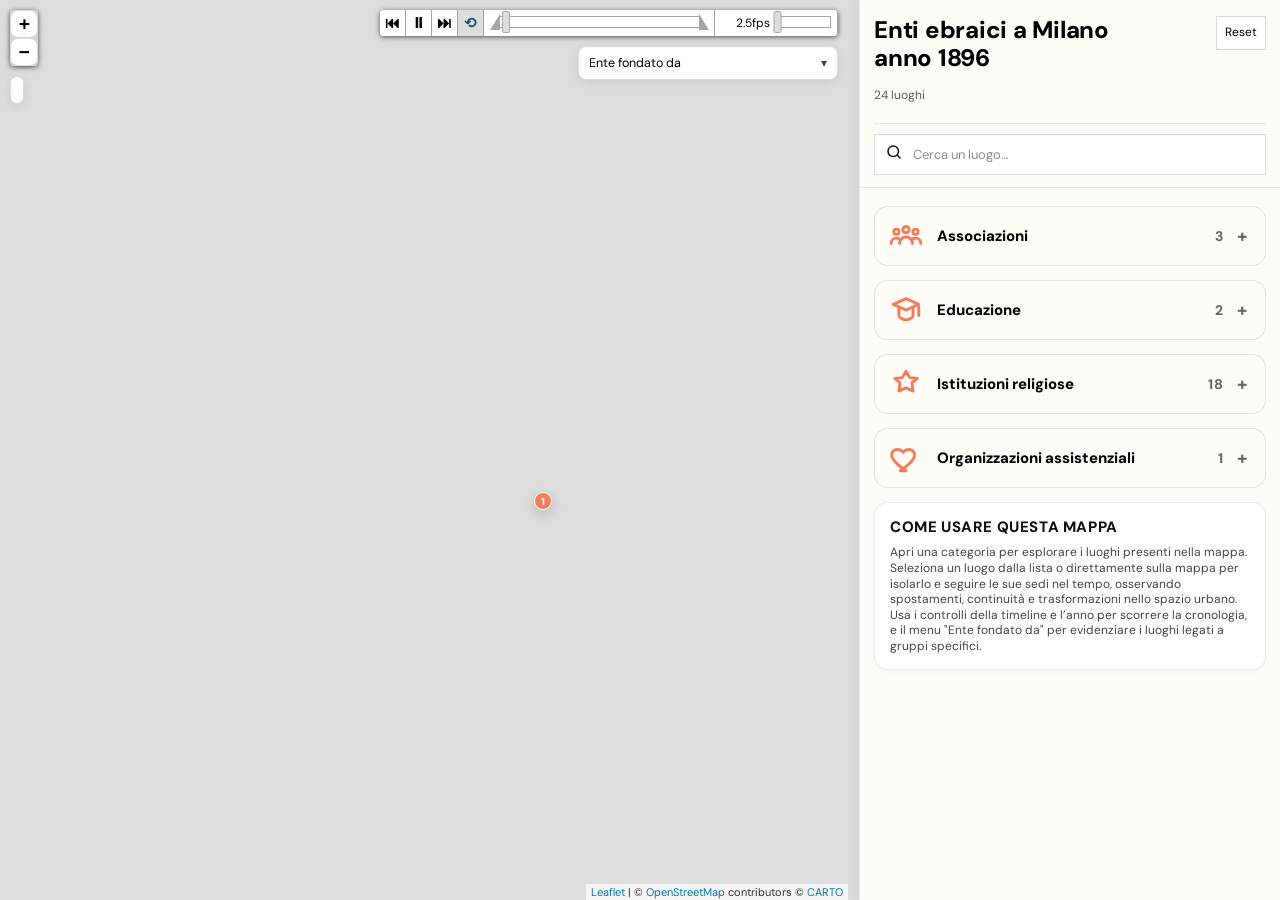
==== index_it.html @ d7c6ec54 "Improve story marker clarity" ====
<!DOCTYPE html>
<html lang="it">
  <head>
    <meta charset='utf-8' />
      <title>Trame — Milano ebraica nel tempo</title>
      <meta name='viewport' content='initial-scale=1,maximum-scale=1,user-scalable=no' />

      <link rel="stylesheet" href="./css/leaflet.css">
      <script src="./js/leaflet.js"></script>

      <script type="text/javascript" src="./js/Leaflet.Coordinates-0.1.5.min.js"></script>
	    <link rel="stylesheet" href="./css/Leaflet.Coordinates-0.1.5.css"/>

      <script src="js/Autolinker.min.js"></script>

      <link rel="stylesheet" href="./css/leaflet-search.min.css"/>
      <script src="js/leaflet-search.js"></script>

      <link rel="stylesheet" href="./css/easy-button.css">
      <script src="js/easy-button.js"></script>

      <script type="text/javascript" src="./js/iso8601-js-period-master/iso8601.js"></script>

      <script type="text/javascript" src="./js/Leaflet.TimeDimension-master/dist/leaflet.timedimension.min.js"></script>
      <link rel="stylesheet" href="./js/Leaflet.TimeDimension-master/dist/leaflet.timedimension.control.min.css" />

      <link rel="stylesheet" href="./css/MapStyle.css"/>
      <link rel="stylesheet" href="./css/milano.css"/>

      <script type="text/javascript" src="./js/milano_layer_style.js"></script>

      <!-- Data -->
      <script src="./data/milano_sites.js" type="text/javascript"></script>

      <!-- GeoJSON builder -->
      <script src="./js/trame/milano-geojson-creation.js" type="text/javascript"></script>

      <!-- TimeDimension helper -->
      <script type="text/javascript" src="./js/timedimension_layer_betweendates.js"></script>
  </head>

  <body>
    <div id='map'></div>

    <!-- Right sidebar: places visible in the current year -->
    <div id="sidebar" aria-label="Luoghi">
      <div class="sidebar-header">
        <div class="sidebar-title">
          <h3 id="sidebarTitle">Enti ebraici a Milano<br>anno <span id="sidebarYear">—</span></h3>
          <button id="btnClearSelection" class="sidebar-btn" type="button">Reset</button>
        </div>
        <div class="sidebar-sub">
          <span id="sidebarCount">0</span>
          <span id="sidebarHint"></span>
        </div>
        <div id="sidebarCategoryFilters" class="sidebar-filters" aria-label="Filtri categoria"></div>
      </div>
      <!-- Info box (shown when a place/marker is clicked) -->
      <div id="placeInfo" class="place-info" hidden></div>
      <div id="placesList"></div>
    </div>

    <script type="text/javascript" src="./js/timedimension_map_milano.js"></script>
<script>

      // ---- Normalisers (robust matching across dataset quirks) ----
      // Some entries may contain trailing spaces or multiple inner spaces.
      // We normalise to compare reliably (case-insensitive, trimmed, collapsed whitespace).
      function normSiteName(v) {
        return (v == null ? "" : String(v))
          .replace(/\s+/g, " " )
          .trim()
          .toLowerCase();
      }

      function cleanYearValue(v) {
        var s = String(v == null ? '' : v).trim();
        if (!s) return '';
        var lower = s.toLowerCase();
        if (lower === 'null' || lower === 'nan') return '';
        return s;
      }

      function numericYearValue(v, fallback) {
        var s = cleanYearValue(v);
        if (!s) return (typeof fallback === 'number') ? fallback : null;
        var n = Number(s);
        return isNaN(n) ? ((typeof fallback === 'number') ? fallback : null) : n;
      }

      function currentTimelineYear() {
        return new Date().getFullYear();
      }

      // ---- Derive slider interval from data (fallback to 1927–2026) ----
      function getYearRange(arr) {
        var minY = 9999, maxY = 0;
        for (var i = 0; i < arr.length; i++) {
          var s = numericYearValue(arr[i].start_year);
          var e = numericYearValue(arr[i].end_year, currentTimelineYear());
          if (!isNaN(s)) minY = Math.min(minY, s);
          if (!isNaN(e)) maxY = Math.max(maxY, e);
        }
        if (minY === 9999) minY = 1927;
        if (maxY === 0) maxY = 2026;
        return { min: minY, max: maxY };
      }

      var yr = getYearRange(milanoSites);
      var startISO = yr.min + "-01-01";
      var endISO = yr.max + "-12-31";

      var map = createAndSetUpMapMilano(startISO, endISO);

      function getSidebarOcclusionInsets() {
        var out = { top: 0, right: 0, bottom: 0, left: 0 };
        var sidebar = document.getElementById('sidebar');
        if (!sidebar || !map || !map.getContainer) return out;
        try {
          var mapRect = map.getContainer().getBoundingClientRect();
          var sideRect = sidebar.getBoundingClientRect();
          if (!mapRect || !sideRect) return out;

          var overlapX = Math.min(mapRect.right, sideRect.right) - Math.max(mapRect.left, sideRect.left);
          var overlapY = Math.min(mapRect.bottom, sideRect.bottom) - Math.max(mapRect.top, sideRect.top);
          if (overlapX <= 0 || overlapY <= 0) return out;

          if (sideRect.width >= mapRect.width * 0.75) {
            out.bottom = Math.round(overlapY);
            return out;
          }

          out.right = Math.round(overlapX);
        } catch (e) {}
        return out;
      }

      function getVisibleMapSize() {
        if (!map || !map.getSize) return null;
        var size = map.getSize();
        var insets = getSidebarOcclusionInsets();
        return L.point(
          Math.max(160, size.x - insets.left - insets.right),
          Math.max(160, size.y - insets.top - insets.bottom)
        );
      }

      function fitBoundsKeepingSidebar(bounds, extraOptions) {
        if (!map || !bounds || !bounds.isValid || !bounds.isValid()) return;
        var insets = getSidebarOcclusionInsets();
        var opts = {
          maxZoom: 13,
          paddingTopLeft: [24 + insets.left, 24 + insets.top],
          paddingBottomRight: [24 + insets.right, 32 + insets.bottom]
        };
        if (extraOptions) {
          for (var k in extraOptions) opts[k] = extraOptions[k];
        }
        map.fitBounds(bounds, opts);
      }

      function fitStoryBoundsKeepingSidebar(bounds) {
        if (!map || !bounds || !bounds.isValid || !bounds.isValid()) return;
        var insets = getSidebarOcclusionInsets();
        map.fitBounds(bounds, {
          maxZoom: 13,
          paddingTopLeft: [72 + insets.left, 84 + insets.top],
          paddingBottomRight: [72 + insets.right, 148 + insets.bottom]
        });
      }

      function focusLatLngKeepingSidebar(latlng, zoom) {
        if (!map || !latlng) return;
        map.setView(latlng, zoom);
        var insets = getSidebarOcclusionInsets();
        var dx = Math.round((insets.right - insets.left) / 2);
        var dy = Math.round((insets.bottom - insets.top) / 2);
        if (dx || dy) {
          try { map.panBy([dx, dy], { animate: false }); } catch (e) {}
        }
      }

      function fitCurrentFilteredMarkersKeepingSidebar() {
        if (!map || selectedSiteName) return;
        var t = map.timeDimension ? map.timeDimension.getCurrentTime() : NaN;
        var displayed = (timeSitesLayer && timeSitesLayer._currentLayer) ? timeSitesLayer._currentLayer : baseGeoJsonLayer;
        if (!displayed || !displayed.eachLayer) return;

        var bounds = L.latLngBounds([]);
        displayed.eachLayer(function(layer){
          if (!layer || !layer.getLatLng || !layer.feature || !layer.feature.properties) return;
          var p = layer.feature.properties || {};
          if (!passesActiveFilters(p)) return;
          if (!isNaN(t) && !isFeatureActiveAtTime(layer.feature, t)) return;
          bounds.extend(layer.getLatLng());
        });

        if (!bounds.isValid()) return;
        if (bounds.getNorthEast().equals(bounds.getSouthWest())) {
          focusLatLngKeepingSidebar(bounds.getCenter(), Math.max(map.getZoom ? map.getZoom() : 12, 13));
        } else {
          fitBoundsKeepingSidebar(bounds.pad(0.18), { maxZoom: 13 });
        }
      }

      function fitAllSitesKeepingSidebar() {
        if (!map) return;
        var bounds = L.latLngBounds([]);
        (sitesGeojson.features || []).forEach(function(f){
          var g = f && f.geometry;
          if (!g || g.type !== 'Point' || !Array.isArray(g.coordinates)) return;
          var lng = Number(g.coordinates[0]);
          var lat = Number(g.coordinates[1]);
          if (isNaN(lat) || isNaN(lng)) return;
          bounds.extend([lat, lng]);
        });
        if (bounds.isValid()) fitBoundsKeepingSidebar(bounds.pad(0.06), { maxZoom: 13 });
      }

      function panOpenPopupIntoVisibleMap(layer) {
        if (!map || !layer || !layer.getPopup) return;
        if (selectedSiteName) return;
        var popup = null;
        try { popup = layer.getPopup(); } catch(e0) { popup = null; }
        if (!popup || !popup.getElement) return;
        var el = popup.getElement();
        if (!el || !map.getContainer) return;

        var mapRect = map.getContainer().getBoundingClientRect();
        var popRect = el.getBoundingClientRect();
        var insets = getSidebarOcclusionInsets();
        var size = map.getSize();
        var pad = 24;
        var visible = {
          left: insets.left + pad,
          top: insets.top + pad,
          right: size.x - insets.right - pad,
          bottom: size.y - insets.bottom - pad
        };
        var box = {
          left: popRect.left - mapRect.left,
          top: popRect.top - mapRect.top,
          right: popRect.right - mapRect.left,
          bottom: popRect.bottom - mapRect.top
        };

        var dx = 0;
        var dy = 0;
        if (box.right > visible.right) dx = box.right - visible.right;
        else if (box.left < visible.left) dx = box.left - visible.left;
        if (box.bottom > visible.bottom) dy = box.bottom - visible.bottom;
        else if (box.top < visible.top) dy = box.top - visible.top;

        if (dx || dy) {
          try { map.panBy([dx, dy], { animate: true, duration: 0.25 }); } catch(e1) {}
        }
      }

      // ---- Build points GeoJSON ----
      var sitesGeojson = buildPointsForSites(milanoSites);

      // ---- Initial framing: keep the view centred on Milano and include all points ----
      // The right sidebar occupies part of the map, so we compensate with right padding
      // and a slightly tighter bound to keep the city more centred without hiding outer points.
      try {
        var bb = L.latLngBounds([]);
        (sitesGeojson.features || []).forEach(function(f){
          var g = f && f.geometry;
          if (!g || g.type !== 'Point' || !Array.isArray(g.coordinates)) return;
          var lng = Number(g.coordinates[0]);
          var lat = Number(g.coordinates[1]);
          if (isNaN(lat) || isNaN(lng)) return;
          bb.extend([lat, lng]);
        });
        if (bb && bb.isValid && bb.isValid()) {
          setTimeout(function(){
            try { fitBoundsKeepingSidebar(bb.pad(0.06)); } catch(e) {}
          }, 0);
        }
      } catch(e) {}

      // ---- Category list (used to build the checkbox filter UI) ----
      // We collect distinct categories from the dataset and keep the original labels for display.
      function getCategories(arr) {
        var seen = {};
        for (var i = 0; i < arr.length; i++) {
          var c = (arr[i].categoria || '').toString().trim();
          if (c) seen[c.toLowerCase()] = c;
        }
        var out = Object.keys(seen).map(function(k){ return seen[k]; });
        out.sort(function(a,b){ return a.localeCompare(b, 'it'); });
        return out;
      }

      

// ---- Affiliation list (Comunità) ----
var AFF_NONE_KEY = '(none)';
var AFFILIATION_ORDER = ['chabad', 'lebanese', 'milanese', 'persian', 'mena', 'postwar', AFF_NONE_KEY];

function noneAffiliationLabel() {
  return '(nessuna)';
}

function canonicalAffiliationKey(value) {
  var raw = String(value == null ? '' : value).trim().toLowerCase();
  if (!raw || raw === '(nessuna)' || raw === '(none)') return AFF_NONE_KEY;
  if (raw === 'chabad') return 'chabad';
  if (raw.indexOf('libanese') >= 0 || raw.indexOf('lebanese') >= 0) return 'lebanese';
  if (raw.indexOf('milanese') >= 0 || raw.indexOf('milanes') >= 0) return 'milanese';
  if (raw.indexOf('persian') >= 0 || raw.indexOf('persiana') >= 0) return 'persian';
  if (raw.indexOf('medio oriente') >= 0 || raw.indexOf('middle eastern') >= 0 || raw.indexOf('north african') >= 0) return 'mena';
  if (raw.indexOf('dopoguerra') >= 0 || raw.indexOf('postwar') >= 0) return 'postwar';
  return raw;
}

function compareAffiliationKeys(a, b) {
  var ia = AFFILIATION_ORDER.indexOf(a);
  var ib = AFFILIATION_ORDER.indexOf(b);
  if (ia === -1 && ib === -1) return String(a).localeCompare(String(b), 'it');
  if (ia === -1) return 1;
  if (ib === -1) return -1;
  return ia - ib;
}

function getAffiliations(arr) {
  var seen = {};
  var hasNone = false;
  for (var i = 0; i < arr.length; i++) {
    var a = (arr[i].affiliazione || '').toString().trim();
    if (!a) {
      hasNone = true;
      continue;
    }
    var key = canonicalAffiliationKey(a);
    if (!seen[key]) seen[key] = a;
  }
  var keys = Object.keys(seen).sort(compareAffiliationKeys);
  var labels = keys.map(function(k){ return seen[k]; });
  if (hasNone) {
    keys.push(AFF_NONE_KEY);
    labels.push(noneAffiliationLabel());
  }
  return { labels: labels, keys: keys };
}

var categories = getCategories(milanoSites);


var affiliationMeta = getAffiliations(milanoSites);
var affiliations = affiliationMeta.labels;

var affiliationsLowerAll = affiliationMeta.keys;
var activeAffiliationsLower = affiliationsLowerAll.slice(); // kept for backward compatibility

// Comunità selection state. Empty = no highlight; otherwise it outlines matching visible points.
var selectedAffiliationsLower = [];

// Deterministic outline colours for communities (used as marker borders)
var AFF_OUTLINE_COLORS = (function(){
  var fixed = {
    '(none)': '#8e8e8e',
    'chabad': '#06B6D4',
    'lebanese': '#9333EA',
    'milanese': '#16A34A',
    'persian': '#1E3A8A',
    'mena': '#EC4899',
    'postwar': '#7F1D1D'
  };
  var coolFallback = ['#06B6D4','#9333EA','#16A34A','#1E3A8A','#EC4899','#7F1D1D','#5d6d7e','#5bc0be'];
  var m = {};
  for (var i=0;i<affiliationsLowerAll.length;i++){
    var k = affiliationsLowerAll[i];
    m[k] = fixed[k] || coolFallback[i % coolFallback.length];
  }
  if (!m[AFF_NONE_KEY]) m[AFF_NONE_KEY] = '#8e8e8e';
  return m;
})();


      var categoriesLowerAll = categories.map(function(x){ return (x || '').toString().trim().toLowerCase(); });
      var activeCategoriesLower = categoriesLowerAll.slice(); // start with all selected

      // Category colours (used by the point style and by the checkbox 'swatches').
      // Keys are normalised to lower-case so matching is robust.
      // If your dataset uses different labels, add aliases here (e.g., 'associazioni' -> same blue).
      var CATEGORY_COLORS = {
        "religioso": "#f17e5a",
        "religious institution": "#f17e5a",
        "istituzione religiosa": "#f17e5a",
        "educazione": "#f17e5a",
        "school": "#f17e5a",
        "scuola": "#f17e5a",
        "associazione": "#f17e5a",
        "association": "#f17e5a",
        "associazioni": "#f17e5a",
        "comunitario": "#f17e5a",
        "assistenza": "#f17e5a",
        "welfare institution": "#f17e5a",
        "organizzazione assistenziale": "#f17e5a",
        "altro": "#f17e5a",
        "other": "#f17e5a",
        "altro / non classificato": "#f17e5a",
        "non classificato": "#f17e5a"
      };

      
      function getPopupSourceInfo(p) {
        if (!p) return '';
        var direct = p.fonti || p.fonte || p.Fonti || p.sources || p.source || p.Sources || '';
        if (direct) return String(direct).trim();
        if (window.milanoSites && Array.isArray(window.milanoSites)) {
          var sito = String(p.sito || '').trim();
          var sy = String(p.start_year == null ? '' : p.start_year).trim();
          var ey = String(p.end_year == null ? '' : p.end_year).trim();
          for (var i = 0; i < window.milanoSites.length; i++) {
            var r = window.milanoSites[i] || {};
            if (String(r.sito || '').trim() !== sito) continue;
            var rsy = String(r.start_year == null ? '' : r.start_year).trim();
            var rey = String(r.end_year == null ? '' : r.end_year).trim();
            if ((sy && rsy && sy !== rsy) || (ey && rey && ey !== rey)) continue;
            var v = r.fonti || r.fonte || r.Fonti || r.sources || r.source || r.Sources || '';
            if (v) return String(v).trim();
          }
          for (var j = 0; j < window.milanoSites.length; j++) {
            var rr = window.milanoSites[j] || {};
            if (String(rr.sito || '').trim() !== sito) continue;
            var vv = rr.fonti || rr.fonte || rr.Fonti || rr.sources || rr.source || rr.Sources || '';
            if (vv) return String(vv).trim();
          }
        }
        return '';
      }

function bindPopupHtml(feature, layer) {
        var p = feature.properties || {};
        var yearsLabel = '';
        if ((p.end_year === null || p.end_year === undefined || p.end_year === '' || String(p.end_year).toLowerCase() === 'null') && p.start_year) {
          yearsLabel = String(p.start_year) + '–';
        } else if (p.start_year === p.end_year) {
          yearsLabel = String(p.start_year || '');
        } else {
          yearsLabel = String(p.start_year || '') + "–" + String(p.end_year || '');
        }

        var srcInfo = getPopupSourceInfo(p);
        var html = ''
          + '<div class="mini-popup">'
          + '<h2 class="mini-popup__title">' + (p.sito || '') + '</h2>'
          + '<div class="mini-popup__meta">'
          +   '<p class="mini-popup__line"><strong>Categoria:</strong> ' + (p.categoria || p.category || '') + '</p>'
          +   (p.affiliazione ? '<p class="mini-popup__line"><strong>Ente fondato da:</strong> ' + p.affiliazione + '</p>' : '')
          +   (p.indirizzo ? '<p class="mini-popup__line"><strong>Indirizzo:</strong> ' + p.indirizzo + '</p>' : '')
          +   '<p class="mini-popup__line"><strong>Attivo da:</strong> ' + yearsLabel + '</p>'
          +   (srcInfo ? '<p class="mini-popup__line mini-popup__line--source"><strong>Fonte:</strong> ' + srcInfo + '</p>' : '')
          + '</div>'
          + '</div>';

        // Default behaviour: opening a popup closes the previous one.
        // This keeps the map readable when moving across many phases.
        layer.bindPopup(html, {
          autoClose: true,
          closeOnClick: true,
          closeButton: true,
          keepInView: true,
          maxWidth: 280,
          minWidth: 210,
          className: 'leaflet-popup--mini'
        });

	        layer.on('popupopen', function(){
	          setTimeout(function(){
	            try { applySmartPopupPlacement(layer); } catch(errp) {}
	            try { panOpenPopupIntoVisibleMap(layer); } catch(errv) {}
	            try { updatePopupConnector(layer); } catch(errc) {}
	            try { layoutStoryPhaseLabels(); } catch(errl) {}
	          }, 0);
	          setTimeout(function(){
	            try { panOpenPopupIntoVisibleMap(layer); } catch(errv2) {}
	          }, 90);
	        });
        layer.on('popupclose', function(){
          setTimeout(function(){
            try { clearPopupConnector(layer); } catch(errc2) {}
            try { layoutStoryPhaseLabels(); } catch(errl2) {}
          }, 0);
        });
      }


      // Extra interactions:
      // - Clicking a marker in the general view isolates that place and shows its story (all phases).
      // - In story mode, each phase shows its date range as a permanent label above the marker.
      var selectedFocusUid = null;
      var selectedSiteLabel = null;

      function bindFeatureInteractions(feature, layer) {
        var p = (feature && feature.properties) ? feature.properties : {};
        var siteName = normSiteName(p.sito);

        // In story mode: we used to show date ranges as labels above markers,
        // but it made the map harder to read. Dates remain visible in popups and sidebar.

        // Click handling:
        // - In the GENERAL view, clicks are managed by updateOverlapStyles() so stacks can "spiderfy".
        // - In STORY mode (isolated place), we keep a simple click to open popup + update focus.
        if (selectedSiteName) {
	          layer.on('click', function(e) {
	            if (!p || !siteName) return;
	            selectedFocusUid = String(p.uid || '');
	            var tClick = Date.parse(String(p.start_date || '').trim());
	            if (!isNaN(tClick)) {
	              try { map.timeDimension.setCurrentTime(tClick); } catch(errTime) {}
	            }
	            try { renderPlaceInfoForSelected(); } catch(err) {}
	            try { focusLatLngKeepingSidebar(layer.getLatLng(), Math.max(map.getZoom ? map.getZoom() : 13, 13)); } catch(err0) {}
	            try { layer.openPopup(); } catch(err2) {}
	            startTimelinePlayer(120);
	            try { if (e) L.DomEvent.stop(e); } catch(err3) {}
	          });
        }
      }

      function onEachSiteFeature(feature, layer) {
        bindPopupHtml(feature, layer);
        bindFeatureInteractions(feature, layer);
        // Story mode: show phase dates near markers (helps read movements)
        if (selectedSiteName) {
          try { bindStoryPhaseLabel(feature, layer); } catch(e) {}
        }
      }

function buildLayers(selectedCategoriesLower, selectedAffiliationsLower) {
  // selectedCategoriesLower: array of lower-cased categories to show.
  // If null/undefined -> show all. If empty -> show none.
  var selected = Array.isArray(selectedCategoriesLower)
    ? selectedCategoriesLower.map(function(x){ return (x || '').toString().trim().toLowerCase(); }).filter(Boolean)
    : null;

  var filtered;
  if (selected === null) {
    filtered = sitesGeojson;
  } else if (selected.length === 0) {
    filtered = { type: 'FeatureCollection', features: [] };
  } else {
    filtered = {
      type: 'FeatureCollection',
      features: (sitesGeojson.features || []).filter(function(f) {
        var p = (f.properties || {});
        var craw = (p.category && p.category.toString().trim()) ? p.category : (p.categoria || '');
        var c = craw.toString().trim().toLowerCase();
        return (selected.indexOf(c) !== -1);
      })
    };
  }

  // Optional: isolate one place entity by `sito` (story mode in the right sidebar).
  // In story mode we intentionally show *all* phases of that place, regardless of the
  // category filter, so the user can follow changes over time.
  if (selectedSiteName) {
    filtered = {
      type: 'FeatureCollection',
      features: (sitesGeojson.features || []).filter(function(f){
        return normSiteName((f.properties || {}).sito) === normSiteName(selectedSiteName);
      })
    };
  }

  var base = L.geoJSON(filtered, {
    pointToLayer: function(feature, latlng) {
      var p = (feature && feature.properties) ? feature.properties : {};
      // Story mode: keep category colour so selection from the list is immediately recognisable
      if (selectedSiteName) {
        var present = [];
        try {
          for (var si = 0; si < (window.selectedAffiliationsLower || []).length; si++) {
            var ksel = (window.selectedAffiliationsLower || [])[si];
            if (featureHasSelectedAff(p, ksel)) present.push(ksel);
          }
        } catch(e) {}
        var rings = present.length ? ringsCssForSelectedKeys(present) : '';
        return L.marker(latlng, { icon: makeStoryIconForProperties(p, 30, rings) });
      }
      // Main chronology: base style will be refined by updateOverlapStyles()
      return L.marker(latlng, { icon: makeCountIcon(1, PAL_LIGHT, 20, '') });
    },
    onEachFeature: onEachSiteFeature
  });

  // In story mode we keep ALL phases visible at once (static layer),
  // and use the time slider to highlight the active phase (see updateStoryHighlight()).
  var timed = null;
  if (selectedSiteName) {
    timed = base;
  } else {
    timed = L.TimeDimension.Layer.betweendates(
      base,
      { timeDimension: map.timeDimension }
    );
  }

  return { base: base, timed: timed };
}

      // Initial layers (all categories)
      var layers = buildLayers(null, null);
      var baseGeoJsonLayer = layers.base;
      var timeSitesLayer = layers.timed;

      // ---- Layer selector removed (no longer needed) ----
      // The project now has a single temporal layer always shown.
      // Keeping Leaflet's layer control adds UI clutter.
      var layerControl = null;

      // Default: visible
      timeSitesLayer.addTo(map);

      // ---- Ensure a sane initial time + apply dynamic styling immediately ----
      // Without this, the first render can show "inactive" styling until the first
      // user-triggered time change (e.g. Reset).
      try {
        var minYear = null;
        (sitesGeojson.features || []).forEach(function(f){
          var y = Number((f.properties||{}).start_year);
          if (!isNaN(y)) minYear = (minYear === null) ? y : Math.min(minYear, y);
        });
        if (minYear !== null && map.timeDimension) {
          map.timeDimension.setCurrentTime(Date.UTC(minYear, 0, 1));
        }
      } catch(e) {}

      // First paint (after TD builds its first _currentLayer)
      try {
        setTimeout(function(){
          try { updateOverlapStyles(); } catch(e1) {}
          try { updateSidebarList(); } catch(e2) {}
        }, 0);
      } catch(e) {}

      // ---- Autoplay on load ----
      // Start the TimeDimension player automatically when the map is ready.
      try {
        if (map && map._tdPlayer && typeof map._tdPlayer.start === 'function') {
          // Small delay ensures the control/layers are fully attached.
          setTimeout(function(){ try { map._tdPlayer.start(); } catch(e) {} }, 300);
        }
      } catch(e) {}


// ---- Shared references (for rebuilding layers when filters change) ----
var searchControl = null;

// Sidebar selection state
// When set, we enter "story mode" and isolate all records with the same `sito`
// so the map shows how that place changes across time.
var selectedSiteName = null;
    selectedFocusUid = null;
var selectedCategoryColor = null;
var sidebarOpenCategories = {};

// ---- Story mode helpers (dates + movement arrows) ----
var storyIndexByUid = {};
var storyPathLatLngs = [];
var storyMovementLayer = null;
var expandedSidebarCategoryLower = null;

function startTimelinePlayer(delayMs) {
  var delay = (typeof delayMs === 'number') ? delayMs : 80;
  setTimeout(function(){
    try {
      if (map && map._tdPlayer && typeof map._tdPlayer.start === 'function') {
        map._tdPlayer.start();
      }
    } catch(e) {}
    try {
      var ctrlPlayer = map && map._tdControl && map._tdControl._player;
      if (ctrlPlayer && ctrlPlayer !== map._tdPlayer && typeof ctrlPlayer.start === 'function') {
        ctrlPlayer.start();
      }
    } catch(e2) {}
  }, Math.max(0, delay));
}

function isTimelinePlayerRunning() {
  try {
    if (map && map._tdPlayer) {
      if (typeof map._tdPlayer.isPlaying === 'function') return !!map._tdPlayer.isPlaying();
      return !!map._tdPlayer._playing;
    }
  } catch(e) {}
  return false;
}

function stopTimelinePlayer() {
  try {
    if (map && map._tdPlayer && typeof map._tdPlayer.stop === 'function') {
      map._tdPlayer.stop();
    }
  } catch(e) {}
  try {
    var ctrlPlayer = map && map._tdControl && map._tdControl._player;
    if (ctrlPlayer && ctrlPlayer !== map._tdPlayer && typeof ctrlPlayer.stop === 'function') {
      ctrlPlayer.stop();
    }
  } catch(e2) {}
}

function storyStartTimeForSelection(siteName, focusUid) {
  var normalized = normSiteName(siteName || selectedSiteName);
  if (!normalized) return null;
  var phases = (sitesGeojson.features || []).filter(function(f){
    return normSiteName((f.properties || {}).sito) === normalized;
  });
  phases.sort(function(a,b){ return Number((a.properties||{}).start_year) - Number((b.properties||{}).start_year); });
  var chosen = null;
  if (focusUid) {
    for (var i = 0; i < phases.length; i++) {
      if (phases[i] && phases[i].properties && String(phases[i].properties.uid) === String(focusUid)) {
        chosen = phases[i];
        break;
      }
    }
  }
  if (!chosen) chosen = phases[0] || null;
  if (!chosen || !chosen.properties) return null;
  var t = Date.parse(String(chosen.properties.start_date || '').trim());
  return isNaN(t) ? null : t;
}

function clearStoryMovementLayer() {
  try { if (storyMovementLayer && map) map.removeLayer(storyMovementLayer); } catch(e) {}
  storyMovementLayer = null;
}

// Compute ordering + path for the currently selected place.

function sentenceCaseLabel(str){
  str = String(str || '').trim();
  if (!str) return '';
  return str.charAt(0).toUpperCase() + str.slice(1).toLowerCase();
}

function computeStoryMeta(phases) {
  storyIndexByUid = {};
  storyPathLatLngs = [];
  if (!Array.isArray(phases)) return;

  for (var i = 0; i < phases.length; i++) {
    var p = (phases[i] && phases[i].properties) ? phases[i].properties : ((phases[i] && phases[i].feature && phases[i].feature.properties) ? phases[i].feature.properties : {});
    var uid = (p && (p.uid !== undefined) && p.uid !== null) ? String(p.uid) : String(i);
    storyIndexByUid[uid] = i;

    try {
      var g = phases[i].geometry || (phases[i].feature ? phases[i].feature.geometry : null);
      if (g && g.coordinates && g.coordinates.length >= 2) {
        var ll = L.latLng(Number(g.coordinates[1]), Number(g.coordinates[0]));
        if (!isNaN(ll.lat) && !isNaN(ll.lng)) storyPathLatLngs.push(ll);
      }
    } catch(e) {}
  }

  // Dedupe consecutive duplicates (no movement)
  var dedup = [];
  for (var j = 0; j < storyPathLatLngs.length; j++) {
    var cur = storyPathLatLngs[j];
    var prev = (dedup.length ? dedup[dedup.length - 1] : null);
    if (!prev || (cur.lat !== prev.lat || cur.lng !== prev.lng)) dedup.push(cur);
  }
  storyPathLatLngs = dedup;
}

// Keep date labels visually anchored to their icon and move them only when needed.
function storyTooltipBaseOffset(direction, dx, dy) {
  var defaults = {
    right: L.point(2, 0),
    left: L.point(-2, 0),
    top: L.point(0, -5),
    bottom: L.point(0, 5)
  };
  var base = defaults[direction] || defaults.right;
  return L.point(base.x + (Number(dx) || 0), base.y + (Number(dy) || 0));
}

function storyBoxesOverlap(a, b, padX, padY) {
  var px = Number(padX) || 0;
  var py = Number(padY) || 0;
  return !(a.x2 + px < b.x1 || a.x1 > b.x2 + px || a.y2 + py < b.y1 || a.y1 > b.y2 + py);
}

function storyTooltipBoxForCandidate(pt, width, height, direction, offset) {
  var x1 = pt.x;
  var y1 = pt.y;

  if (direction === 'left') {
    x1 = pt.x + offset.x - width;
    y1 = pt.y - height / 2 + offset.y;
  } else if (direction === 'top') {
    x1 = pt.x - width / 2 + offset.x;
    y1 = pt.y + offset.y - height;
  } else if (direction === 'bottom') {
    x1 = pt.x - width / 2 + offset.x;
    y1 = pt.y + offset.y;
  } else {
    x1 = pt.x + offset.x;
    y1 = pt.y - height / 2 + offset.y;
  }

  return { x1: x1, y1: y1, x2: x1 + width, y2: y1 + height };
}

function storyMarkerBoxForLayer(layer, pt) {
  var size = 26;
  try {
    var icon = layer && layer.options ? layer.options.icon : null;
    var sz = icon && icon.options ? icon.options.iconSize : null;
    if (Array.isArray(sz) && sz.length >= 2) size = Math.max(Number(sz[0]) || 0, Number(sz[1]) || 0) || size;
  } catch(e) {}
  var pad = 6;
  var half = size / 2 + pad;
  return { x1: pt.x - half, y1: pt.y - half, x2: pt.x + half, y2: pt.y + half };
}

function storyViewportPenalty(box, size, pad) {
  if (!box || !size) return 9999;
  var p = Number(pad) || 0;
  var penalty = 0;
  if (box.x1 < p) penalty += (p - box.x1);
  if (box.y1 < p) penalty += (p - box.y1);
  if (box.x2 > (size.x - p)) penalty += (box.x2 - (size.x - p));
  if (box.y2 > (size.y - p)) penalty += (box.y2 - (size.y - p));
  return penalty;
}

function storyNearbyCount(items, item, radiusPx) {
  var r = Number(radiusPx) || 72;
  var count = 0;
  for (var i = 0; i < items.length; i++) {
    if (items[i] === item) continue;
    var dx = items[i].pt.x - item.pt.x;
    var dy = items[i].pt.y - item.pt.y;
    if ((dx * dx + dy * dy) <= (r * r)) count++;
  }
  return count;
}

function storyPopupObstacleBox() {
  try {
    var pop = document.querySelector('.leaflet-popup.leaflet-popup--mini, .leaflet-popup');
    if (!pop || !map || !map.getContainer) return null;
    var popRect = pop.getBoundingClientRect();
    var mapRect = map.getContainer().getBoundingClientRect();
    if (!popRect || !mapRect) return null;
    return {
      x1: popRect.left - mapRect.left,
      y1: popRect.top - mapRect.top,
      x2: popRect.right - mapRect.left,
      y2: popRect.bottom - mapRect.top
    };
  } catch(e) { return null; }
}

function storyPointToSegmentDistance(pt, a, b) {
  if (!pt || !a || !b) return 9999;
  var vx = b.x - a.x;
  var vy = b.y - a.y;
  var wx = pt.x - a.x;
  var wy = pt.y - a.y;
  var c1 = vx * wx + vy * wy;
  if (c1 <= 0) return Math.sqrt((pt.x - a.x)*(pt.x - a.x) + (pt.y - a.y)*(pt.y - a.y));
  var c2 = vx * vx + vy * vy;
  if (c2 <= c1) return Math.sqrt((pt.x - b.x)*(pt.x - b.x) + (pt.y - b.y)*(pt.y - b.y));
  var t = c1 / c2;
  var px = a.x + t * vx;
  var py = a.y + t * vy;
  return Math.sqrt((pt.x - px)*(pt.x - px) + (pt.y - py)*(pt.y - py));
}

function storyLabelLinePenalty(box, segments) {
  if (!box || !segments || !segments.length) return 0;
  var center = { x: (box.x1 + box.x2) / 2, y: (box.y1 + box.y2) / 2 };
  var penalty = 0;
  for (var i = 0; i < segments.length; i++) {
    var s = segments[i];
    if (!s || !s.a || !s.b) continue;
    var minX = Math.min(s.a.x, s.b.x) - 16;
    var minY = Math.min(s.a.y, s.b.y) - 16;
    var maxX = Math.max(s.a.x, s.b.x) + 16;
    var maxY = Math.max(s.a.y, s.b.y) + 16;
    var segBox = { x1:minX, y1:minY, x2:maxX, y2:maxY };
    if (storyBoxesOverlap(box, segBox, 0, 0)) penalty += 1;
    var d = storyPointToSegmentDistance(center, s.a, s.b);
    if (d < 20) penalty += (20 - d) / 4;
  }
  return penalty;
}

function storyLabelCandidatesForItem(item, mapWidth, clusterCenter) {
  var dxCenter = 0;
  var dyCenter = 0;
  if (clusterCenter) {
    dxCenter = item.pt.x - clusterCenter.x;
    dyCenter = item.pt.y - clusterCenter.y;
  }

  var horizontal = Math.abs(dxCenter) >= Math.abs(dyCenter);
  var preferredSide = horizontal ? (dxCenter >= 0 ? 'right' : 'left') : (dyCenter >= 0 ? 'bottom' : 'top');
  var secondarySide = preferredSide === 'right' ? 'left'
    : preferredSide === 'left' ? 'right'
    : preferredSide === 'top' ? 'bottom'
    : 'top';

  if (!clusterCenter) {
    var preferLeft = !!(mapWidth && item.pt.x > (mapWidth * 0.68));
    preferredSide = preferLeft ? 'left' : 'right';
    secondarySide = preferLeft ? 'right' : 'left';
  }

  var variants = [];
  var seen = {};

  function add(direction, dx, dy, score) {
    var key = [direction, dx, dy].join('|');
    if (seen[key]) return;
    seen[key] = true;
    variants.push({ direction: direction, dx: dx, dy: dy, score: score });
  }

  var rings = [0, 2, 4, 6, 10, 14];
  var sideNudges = [0, -6, 6, -12, 12, -18, 18];
  var verticalNudges = [0, -6, 6, -12, 12, -18, 18];
  var sideOrder = [preferredSide, secondarySide, 'top', 'bottom'];

  for (var r = 0; r < rings.length; r++) {
    var baseScore = r * 12;
    for (var s = 0; s < sideOrder.length; s++) {
      var dir = sideOrder[s];
      var nudges = (dir === 'left' || dir === 'right') ? sideNudges : verticalNudges;
      for (var n = 0; n < nudges.length; n++) {
        if (dir === 'left' || dir === 'right') {
          var signX = dir === 'right' ? 1 : -1;
          add(dir, signX * rings[r], nudges[n], baseScore + s * 3 + n);
        } else {
          var signY = dir === 'bottom' ? 1 : -1;
          add(dir, nudges[n], signY * rings[r], baseScore + s * 3 + n);
        }
      }
    }
  }

  return variants.map(function(v){
    var off = storyTooltipBaseOffset(v.direction, v.dx, v.dy);
    return {
      direction: v.direction,
      offset: off,
      box: storyTooltipBoxForCandidate(item.pt, item.width, item.height, v.direction, off),
      score: v.score
    };
  });
}

function layoutStoryPhaseLabels() {
  if (!selectedSiteName || !map || !baseGeoJsonLayer) return;

  var mapSize = null;
  try { mapSize = getVisibleMapSize() || map.getSize(); } catch(e0) { mapSize = null; }

  var items = [];
  baseGeoJsonLayer.eachLayer(function(layer){
    if (!layer || !layer.getLatLng || !layer.getTooltip) return;
    var tip = null;
    try { tip = layer.getTooltip(); } catch(e) { tip = null; }
    if (!tip) return;

    var el = null;
    try { el = tip.getElement ? tip.getElement() : null; } catch(e2) { el = null; }
    var width = el && el.offsetWidth ? el.offsetWidth : 84;
    var height = el && el.offsetHeight ? el.offsetHeight : 30;
    var pt = map.latLngToContainerPoint(layer.getLatLng());
    var markerBox = storyMarkerBoxForLayer(layer, pt);

    items.push({ layer: layer, tooltip: tip, pt: pt, width: width, height: height, markerBox: markerBox });
  });

  var clusterCenter = null;
  if (items.length) {
    var sx = 0, sy = 0;
    items.forEach(function(item){ sx += item.pt.x; sy += item.pt.y; });
    clusterCenter = { x: sx / items.length, y: sy / items.length };
  }

  items.forEach(function(item){
    item.nearbyCount = storyNearbyCount(items, item, 88);
  });

  items.sort(function(a, b){
    if (b.nearbyCount !== a.nearbyCount) return b.nearbyCount - a.nearbyCount;
    if (a.pt.x !== b.pt.x) return a.pt.x - b.pt.x;
    return a.pt.y - b.pt.y;
  });

  var markerObstacles = items.map(function(item){ return item.markerBox; });
  var placedLabels = [];
  var popupObstacle = storyPopupObstacleBox();
  var ordered = items.slice().sort(function(a, b){
    var auid = (a && a.layer && a.layer.feature && a.layer.feature.properties && a.layer.feature.properties.uid != null) ? String(a.layer.feature.properties.uid) : '';
    var buid = (b && b.layer && b.layer.feature && b.layer.feature.properties && b.layer.feature.properties.uid != null) ? String(b.layer.feature.properties.uid) : '';
    var ai = (storyIndexByUid && storyIndexByUid.hasOwnProperty(auid)) ? storyIndexByUid[auid] : 9999;
    var bi = (storyIndexByUid && storyIndexByUid.hasOwnProperty(buid)) ? storyIndexByUid[buid] : 9999;
    return ai - bi;
  });
  var lineSegments = [];
  for (var s = 0; s < ordered.length - 1; s++) {
    var pa = ordered[s] && ordered[s].pt;
    var pb = ordered[s+1] && ordered[s+1].pt;
    if (!pa || !pb) continue;
    var dx = pb.x - pa.x, dy = pb.y - pa.y;
    if ((dx*dx + dy*dy) < 4) continue;
    lineSegments.push({ a: pa, b: pb });
  }

  items.forEach(function(item){
    var candidates = storyLabelCandidatesForItem(item, mapSize ? mapSize.x : null, clusterCenter);
    var fallback = null;
    var chosen = null;

    candidates.forEach(function(candidate){
      var overlapMarkers = 0;
      var overlapLabels = 0;
      var overlapPopup = 0;
      var viewportPenalty = storyViewportPenalty(candidate.box, mapSize, 10);
      var linePenalty = storyLabelLinePenalty(candidate.box, lineSegments);

      for (var i = 0; i < markerObstacles.length; i++) {
        if (markerObstacles[i] === item.markerBox) continue;
        if (storyBoxesOverlap(candidate.box, markerObstacles[i], 14, 12)) overlapMarkers++;
      }
      for (var j = 0; j < placedLabels.length; j++) {
        if (storyBoxesOverlap(candidate.box, placedLabels[j], 16, 10)) overlapLabels++;
      }
      if (popupObstacle && storyBoxesOverlap(candidate.box, popupObstacle, 18, 16)) overlapPopup++;

      var directionBias = (candidate.direction === 'right') ? 0 : (candidate.direction === 'left' ? 120 : 220);
      candidate.totalPenalty = viewportPenalty + overlapMarkers * 2400 + overlapLabels * 3200 + overlapPopup * 4200 + linePenalty * 1400 + candidate.score + directionBias;
      if (!fallback || candidate.totalPenalty < fallback.totalPenalty) fallback = candidate;
      if (!chosen && overlapMarkers === 0 && overlapLabels === 0 && overlapPopup === 0 && linePenalty < 0.25 && viewportPenalty === 0) chosen = candidate;
    });

    var best = chosen || fallback || candidates[0];
    if (!best) return;

    try {
      item.tooltip.options.direction = best.direction;
      item.tooltip.options.offset = best.offset;
      item.tooltip.update();
    } catch(e3) {}

    placedLabels.push(best.box);
  });
}



function storyPopupBoxForCandidate(pt, width, height, offset) {
  var tip = 16;
  var x1 = pt.x - (width / 2) + offset.x;
  var y1 = pt.y - height - tip + offset.y;
  return { x1: x1, y1: y1, x2: x1 + width, y2: y1 + height + tip };
}

function storyPopupPreferredSides(pt, clusterCenter) {
  if (!pt || !clusterCenter) return ['right','left','top','bottom'];
  var dx = pt.x - clusterCenter.x;
  var dy = pt.y - clusterCenter.y;
  if (Math.abs(dx) >= Math.abs(dy)) {
    return dx >= 0 ? ['right','top','bottom','left'] : ['left','top','bottom','right'];
  }
  return dy >= 0 ? ['bottom','right','left','top'] : ['top','right','left','bottom'];
}

function storyPopupCandidateOffsets(width, height, pt, clusterCenter) {
  var halfW = Math.round(width / 2);
  var halfH = Math.round(height / 2);
  var near = 38;
  var mid = 58;
  var far = 82;
  var diag = 28;
  var bySide = {
    right: [
      { direction: 'right', offset: L.point(halfW + near, halfH - 12), score: 0 },
      { direction: 'right', offset: L.point(halfW + mid, halfH - 12), score: 3 },
      { direction: 'right', offset: L.point(halfW + far, halfH - 12), score: 7 },
      { direction: 'right', offset: L.point(halfW + near + diag, 2), score: 5 },
      { direction: 'right', offset: L.point(halfW + near + diag, height - 26), score: 6 }
    ],
    left: [
      { direction: 'left', offset: L.point(-halfW - near, halfH - 12), score: 0 },
      { direction: 'left', offset: L.point(-halfW - mid, halfH - 12), score: 3 },
      { direction: 'left', offset: L.point(-halfW - far, halfH - 12), score: 7 },
      { direction: 'left', offset: L.point(-halfW - near - diag, 2), score: 5 },
      { direction: 'left', offset: L.point(-halfW - near - diag, height - 26), score: 6 }
    ],
    top: [
      { direction: 'top', offset: L.point(0, -18), score: 0 },
      { direction: 'top', offset: L.point(-(halfW * 0.4), -18), score: 4 },
      { direction: 'top', offset: L.point((halfW * 0.4), -18), score: 4 },
      { direction: 'top', offset: L.point(-(halfW * 0.7), -20), score: 8 },
      { direction: 'top', offset: L.point((halfW * 0.7), -20), score: 8 }
    ],
    bottom: [
      { direction: 'bottom', offset: L.point(0, height + 28), score: 0 },
      { direction: 'bottom', offset: L.point(-(halfW * 0.4), height + 30), score: 5 },
      { direction: 'bottom', offset: L.point((halfW * 0.4), height + 30), score: 5 },
      { direction: 'bottom', offset: L.point(-(halfW * 0.7), height + 34), score: 10 },
      { direction: 'bottom', offset: L.point((halfW * 0.7), height + 34), score: 10 }
    ]
  };

  var orderedSides = storyPopupPreferredSides(pt, clusterCenter);
  var candidates = [];
  orderedSides.forEach(function(side, idx){
    (bySide[side] || []).forEach(function(c){
      candidates.push({ direction: c.direction, offset: c.offset, score: c.score + idx * 14 });
    });
  });
  return candidates;
}

function storyBoxIntersectionArea(a, b, padX, padY) {
  if (!a || !b) return 0;
  var px = Number(padX) || 0;
  var py = Number(padY) || 0;
  var left = Math.max(a.x1, b.x1 - px);
  var right = Math.min(a.x2, b.x2 + px);
  var top = Math.max(a.y1, b.y1 - py);
  var bottom = Math.min(a.y2, b.y2 + py);
  if (right <= left || bottom <= top) return 0;
  return (right - left) * (bottom - top);
}


var ENABLE_POPUP_CONNECTORS = false;
var popupConnectorPane = null;
function ensurePopupConnectorPane() {
  if (!ENABLE_POPUP_CONNECTORS) return null;
  if (popupConnectorPane && popupConnectorPane.parentNode) return popupConnectorPane;
  if (!map || !map.getContainer) return null;
  var container = map.getContainer();
  if (!container) return null;
  popupConnectorPane = container.querySelector('.popup-connector-pane');
  if (!popupConnectorPane) {
    popupConnectorPane = document.createElement('div');
    popupConnectorPane.className = 'popup-connector-pane';
    container.appendChild(popupConnectorPane);
  }
  return popupConnectorPane;
}

function clearPopupConnector(layer) {
  if (!ENABLE_POPUP_CONNECTORS) return;
  var pane = ensurePopupConnectorPane();
  if (!pane) return;
  var targetId = null;
  try { targetId = layer && layer._leaflet_id != null ? String(layer._leaflet_id) : null; } catch(e) { targetId = null; }
  var nodes = pane.querySelectorAll('.popup-connector-line');
  nodes.forEach(function(node){
    if (!targetId || node.getAttribute('data-layer-id') === targetId) node.remove();
  });
}

function popupAnchorPointForMarker(box, markerPt) {
  var inset = 24;
  if (markerPt.x < box.x1) return { x: box.x1, y: Math.max(box.y1 + inset, Math.min(box.y2 - inset, markerPt.y)) };
  if (markerPt.x > box.x2) return { x: box.x2, y: Math.max(box.y1 + inset, Math.min(box.y2 - inset, markerPt.y)) };
  if (markerPt.y < box.y1) return { x: Math.max(box.x1 + inset, Math.min(box.x2 - inset, markerPt.x)), y: box.y1 };
  if (markerPt.y > box.y2) return { x: Math.max(box.x1 + inset, Math.min(box.x2 - inset, markerPt.x)), y: box.y2 };
  var dLeft = Math.abs(markerPt.x - box.x1), dRight = Math.abs(box.x2 - markerPt.x), dTop = Math.abs(markerPt.y - box.y1), dBottom = Math.abs(box.y2 - markerPt.y);
  var minD = Math.min(dLeft, dRight, dTop, dBottom);
  if (minD === dLeft) return { x: box.x1, y: Math.max(box.y1 + inset, Math.min(box.y2 - inset, markerPt.y)) };
  if (minD === dRight) return { x: box.x2, y: Math.max(box.y1 + inset, Math.min(box.y2 - inset, markerPt.y)) };
  if (minD === dTop) return { x: Math.max(box.x1 + inset, Math.min(box.x2 - inset, markerPt.x)), y: box.y1 };
  return { x: Math.max(box.x1 + inset, Math.min(box.x2 - inset, markerPt.x)), y: box.y2 };
}

function updatePopupConnector(layer) {
  if (!ENABLE_POPUP_CONNECTORS) return;
  if (!layer || !map || !layer.getLatLng || !layer.getPopup) return;
  var popup = null;
  try { popup = layer.getPopup(); } catch(e) { popup = null; }
  if (!popup) return;
  var popupEl = null;
  try { popupEl = popup.getElement ? popup.getElement() : null; } catch(e1) { popupEl = null; }
  if (!popupEl) return;
  var pane = ensurePopupConnectorPane();
  if (!pane) return;
  var layerId = null;
  try { layerId = layer._leaflet_id != null ? String(layer._leaflet_id) : null; } catch(e2) { layerId = null; }
  clearPopupConnector(layer);

  var mapRect = null, popRect = null;
  try { mapRect = map.getContainer().getBoundingClientRect(); popRect = popupEl.getBoundingClientRect(); } catch(e3) { mapRect = null; popRect = null; }
  if (!mapRect || !popRect) return;

  var box = { x1: popRect.left - mapRect.left, y1: popRect.top - mapRect.top, x2: popRect.right - mapRect.left, y2: popRect.bottom - mapRect.top };
  var markerPt = map.latLngToContainerPoint(layer.getLatLng());
  var anchor = popupAnchorPointForMarker(box, markerPt);

  var dx = anchor.x - markerPt.x;
  var dy = anchor.y - markerPt.y;
  var len = Math.sqrt(dx * dx + dy * dy);
  if (!isFinite(len) || len < 8) return;

  var trim = 22;
  var ux = dx / len, uy = dy / len;
  var startX = markerPt.x + ux * trim;
  var startY = markerPt.y + uy * trim;
  var finalDx = anchor.x - startX;
  var finalDy = anchor.y - startY;
  var finalLen = Math.sqrt(finalDx * finalDx + finalDy * finalDy);
  if (!isFinite(finalLen) || finalLen < 10) return;
  var angle = Math.atan2(finalDy, finalDx) * 180 / Math.PI;

  var line = document.createElement('div');
  line.className = 'popup-connector-line';
  if (layerId) line.setAttribute('data-layer-id', layerId);
  line.style.left = startX + 'px';
  line.style.top = startY + 'px';
  line.style.width = finalLen + 'px';
  line.style.transform = 'rotate(' + angle + 'deg)';
  pane.appendChild(line);
}

function refreshOpenPopupConnector() {
  if (!ENABLE_POPUP_CONNECTORS) return;
  if (!map || !baseGeoJsonLayer) return;
  try {
    baseGeoJsonLayer.eachLayer(function(layer){
      if (!layer || !layer.isPopupOpen || !layer.getPopup) return;
      if (layer.isPopupOpen()) updatePopupConnector(layer);
    });
  } catch(e) {}
}

function applySmartPopupPlacement(layer) {
  if (!layer || !map || !layer.getLatLng || !layer.getPopup) return;
  var popup = null;
  try { popup = layer.getPopup(); } catch(e) { popup = null; }
  if (!popup) return;

  var pt = map.latLngToContainerPoint(layer.getLatLng());
  var mapSize = null;
  try { mapSize = getVisibleMapSize() || map.getSize(); } catch(e0) { mapSize = null; }

  var popupEl = null;
  try { popupEl = popup.getElement ? popup.getElement() : null; } catch(e1) { popupEl = null; }
  var width = popupEl && popupEl.offsetWidth ? popupEl.offsetWidth : 264;
  var height = popupEl && popupEl.offsetHeight ? popupEl.offsetHeight : 138;

  var markerObstacles = [];
  try {
    baseGeoJsonLayer && baseGeoJsonLayer.eachLayer(function(other){
      if (!other || other === layer || !other.getLatLng) return;
      var opt = map.latLngToContainerPoint(other.getLatLng());
      markerObstacles.push(storyMarkerBoxForLayer(other, opt));
    });
  } catch(e2) {}

  var labelObstacles = [];
  try {
    baseGeoJsonLayer && baseGeoJsonLayer.eachLayer(function(other){
      if (!other || !other.getTooltip) return;
      var tip = other.getTooltip();
      if (!tip) return;
      var tel = tip.getElement ? tip.getElement() : null;
      if (!tel || !tel.offsetWidth || !tel.offsetHeight || !other.getLatLng) return;
      var opt = map.latLngToContainerPoint(other.getLatLng());
      var box = storyTooltipBoxForCandidate(opt, tel.offsetWidth, tel.offsetHeight, tip.options.direction || 'right', tip.options.offset || L.point(0,0));
      labelObstacles.push(box);
    });
  } catch(e3) {}

  var ordered = [];
  try {
    baseGeoJsonLayer && baseGeoJsonLayer.eachLayer(function(other){
      if (other && other.getLatLng) ordered.push(other);
    });
  } catch(e4) {}
  ordered.sort(function(a, b){
    var auid = (a && a.feature && a.feature.properties && a.feature.properties.uid != null) ? String(a.feature.properties.uid) : '';
    var buid = (b && b.feature && b.feature.properties && b.feature.properties.uid != null) ? String(b.feature.properties.uid) : '';
    var ai = (storyIndexByUid && storyIndexByUid.hasOwnProperty(auid)) ? storyIndexByUid[auid] : 9999;
    var bi = (storyIndexByUid && storyIndexByUid.hasOwnProperty(buid)) ? storyIndexByUid[buid] : 9999;
    return ai - bi;
  });
  var lineSegments = [];
  for (var s = 0; s < ordered.length - 1; s++) {
    var pa = ordered[s] && ordered[s].getLatLng ? map.latLngToContainerPoint(ordered[s].getLatLng()) : null;
    var pb = ordered[s+1] && ordered[s+1].getLatLng ? map.latLngToContainerPoint(ordered[s+1].getLatLng()) : null;
    if (!pa || !pb) continue;
    var dx = pb.x - pa.x, dy = pb.y - pa.y;
    if ((dx*dx + dy*dy) < 4) continue;
    lineSegments.push({ a: pa, b: pb });
  }

  var clusterCenter = null;
  if (ordered.length) {
    var sx = 0, sy = 0, sn = 0;
    for (var ci = 0; ci < ordered.length; ci++) {
      if (!ordered[ci] || !ordered[ci].getLatLng) continue;
      var cpt = map.latLngToContainerPoint(ordered[ci].getLatLng());
      if (!cpt) continue;
      sx += cpt.x; sy += cpt.y; sn++;
    }
    if (sn) clusterCenter = { x: sx / sn, y: sy / sn };
  }

  var candidates = storyPopupCandidateOffsets(width, height, pt, clusterCenter);
  var best = null;
  candidates.forEach(function(candidate){
    var box = storyPopupBoxForCandidate(pt, width, height, candidate.offset);
    var viewportPenalty = storyViewportPenalty(box, mapSize, 16) * 180;
    var overlapMarkers = 0;
    var overlapLabels = 0;
    var overlapMarkerArea = 0;
    var overlapLabelArea = 0;
    for (var i = 0; i < markerObstacles.length; i++) {
      var a1 = storyBoxIntersectionArea(box, markerObstacles[i], 22, 22);
      if (a1 > 0) { overlapMarkers++; overlapMarkerArea += a1; }
    }
    for (var j = 0; j < labelObstacles.length; j++) {
      var a2 = storyBoxIntersectionArea(box, labelObstacles[j], 22, 18);
      if (a2 > 0) { overlapLabels++; overlapLabelArea += a2; }
    }
    var linePenalty = storyLabelLinePenalty(box, lineSegments);
    var dist = Math.sqrt(Math.pow(((box.x1 + box.x2) / 2) - pt.x, 2) + Math.pow(((box.y1 + box.y2) / 2) - pt.y, 2));
    var distancePenalty = Math.max(0, dist - 156) * 9;
    var ownLabelPenalty = 0;
    try {
      var tipOwn = layer.getTooltip ? layer.getTooltip() : null;
      var telOwn = tipOwn && tipOwn.getElement ? tipOwn.getElement() : null;
      if (telOwn && telOwn.offsetWidth && telOwn.offsetHeight) {
        var ownBox = storyTooltipBoxForCandidate(pt, telOwn.offsetWidth, telOwn.offsetHeight, tipOwn.options.direction || 'right', tipOwn.options.offset || L.point(0,0));
        var ownArea = storyBoxIntersectionArea(box, ownBox, 26, 24);
        if (ownArea > 0) ownLabelPenalty = 56000 + ownArea * 4;
      }
    } catch(eOwn) {}
    var markerPenalty = overlapMarkers * 24000 + overlapMarkerArea * 6;
    var labelPenalty = overlapLabels * 30000 + overlapLabelArea * 7;
    candidate.totalPenalty = viewportPenalty + markerPenalty + labelPenalty + linePenalty * 12000 + ownLabelPenalty + distancePenalty + candidate.score;
    candidate.box = box;
    if (!best || candidate.totalPenalty < best.totalPenalty) best = candidate;
  });

  if (!best) return;
  try {
    popup.options.offset = best.offset;
    popup.update();
    setTimeout(function(){
      try {
        var el = popup.getElement ? popup.getElement() : null;
        if (el) {
          el.classList.remove('popup-dir-right','popup-dir-left','popup-dir-top','popup-dir-bottom');
          el.classList.add('popup-dir-' + best.direction);
        }
      } catch(eDir) {}
      try { updatePopupConnector(layer); } catch(e6) {}
    }, 0);
  } catch(e5) {}
}

function bindStoryPhaseLabel(feature, layer) {
  if (!selectedSiteName || !feature || !layer) return;
  var p = (feature.properties || {});
  var years = '';
  try { years = yearLabelForFeature(p); } catch(e) { years = ''; }
  if (!years) return;

  var uid = (p && (p.uid !== undefined) && p.uid !== null) ? String(p.uid) : null;
  var seq = (uid && storyIndexByUid && storyIndexByUid.hasOwnProperty(uid)) ? (storyIndexByUid[uid] + 1) : null;
  var label = seq
    ? ('<span class="phase-label__seq">' + seq + '</span><span class="phase-label__years">' + years + '</span>')
    : ('<span class="phase-label__years">' + years + '</span>');

  try {
    layer.bindTooltip(label, {
      permanent: true,
      direction: 'right',
      opacity: 1,
      offset: storyTooltipBaseOffset('right'),
      className: 'phase-label phase-label--anchored'
    });
  } catch(e) {}
}

// Angle (deg) from A to B measured in screen space.
// Using projected points keeps arrows aligned with the rendered segment,
// even when map projection makes geographic bearings look slightly off.
function screenAngleDeg(a, b) {
  if (!a || !b || !map || !map.latLngToLayerPoint) return 0;
  var pa = map.latLngToLayerPoint(a);
  var pb = map.latLngToLayerPoint(b);
  var dx = (pb.x - pa.x);
  var dy = (pb.y - pa.y);
  return Math.atan2(dy, dx) * 180 / Math.PI;
}

function interpolateLatLng(a, b, t) {
  return L.latLng(
    a.lat + (b.lat - a.lat) * t,
    a.lng + (b.lng - a.lng) * t
  );
}

function ensureStoryMovementPane() {
  if (!map || !map.createPane || !map.getPane) return null;
  var pane = map.getPane('storyMovementPane');
  if (!pane) {
    pane = map.createPane('storyMovementPane');
    pane.style.zIndex = 430;
    pane.style.pointerEvents = 'none';
  }
  return 'storyMovementPane';
}

function renderStoryMovement() {
  clearStoryMovementLayer();
  if (!selectedSiteName || !map) return;
  if (!Array.isArray(storyPathLatLngs) || storyPathLatLngs.length < 2) return;

  var movementPane = ensureStoryMovementPane();
  storyMovementLayer = L.layerGroup();

  // Animated dashed line to suggest movement
  var line = L.polyline(storyPathLatLngs, {
    color: '#3f3f3f',
    weight: 1.6,
    opacity: 0.38,
    dashArray: '5 12',
    lineCap: 'round',
    className: 'movement-line',
    pane: movementPane || undefined
  });
  storyMovementLayer.addLayer(line);

  // Three direction arrows per segment, spaced away from the endpoints.
  var arrowFractions = [0.24, 0.50, 0.76];
  var arrowSvg = '<svg viewBox="0 0 24 24" aria-hidden="true" focusable="false">'
    + '<path d="M4 12h10" fill="none" stroke="currentColor" stroke-width="2.2" stroke-linecap="round"></path>'
    + '<path d="M12 6.8L20 12l-8 5.2z" fill="currentColor"></path>'
    + '</svg>';

  for (var i = 0; i < storyPathLatLngs.length - 1; i++) {
    var a = storyPathLatLngs[i], b = storyPathLatLngs[i+1];
    var ang = screenAngleDeg(a, b);

    for (var j = 0; j < arrowFractions.length; j++) {
      var ll = interpolateLatLng(a, b, arrowFractions[j]);
      var icon = L.divIcon({
        className: 'movement-arrow-icon',
        html: '<div class="move-arrow" style="transform: rotate(' + ang + 'deg)">' + arrowSvg + '</div>',
        iconSize: [16, 16],
        iconAnchor: [8, 8]
      });
      storyMovementLayer.addLayer(L.marker(ll, { icon: icon, interactive: false, keyboard: false, pane: movementPane || undefined }));
    }
  }

  storyMovementLayer.addTo(map);
}

// Highlight the phase active at the current time (bigger + darker outline).
function updateStoryHighlight() {
  if (!selectedSiteName || !baseGeoJsonLayer || !map || !map.timeDimension) return;
  var t = map.timeDimension.getCurrentTime();

  baseGeoJsonLayer.eachLayer(function(layer){
    if (!layer || !layer.feature || !layer.feature.properties) return;
    var f = layer.feature;
    var p = f.properties || {};
    var active = false;
    try { active = isFeatureActiveAtTime(f, t); } catch(e) { active = false; }

    // Comunità rings (if selected) + active ring
    var present = [];
    try {
      for (var si = 0; si < (selectedAffiliationsLower || []).length; si++) {
        var ksel = selectedAffiliationsLower[si];
        if (featureHasSelectedAff(p, ksel)) present.push(ksel);
      }
    } catch(e2) {}

    var rings = present.length ? ringsCssForSelectedKeys(present) : '';
    var combined = rings || '';

    var size = active ? 30 : 24;
    try { layer.setIcon(makeStoryIconForProperties(p, size, combined)); } catch(e3) {}
    try { layer.setOpacity(active ? 1 : 0.55); } catch(e4) {}
  });
}


// Precompute time bounds for fast filtering in the sidebar
try {
  (sitesGeojson.features || []).forEach(function(f){
    var p = f.properties || {};
    p._t0 = Date.parse(String(p.start_date || '').trim());
    p._t1 = Date.parse(String(p.end_date || '').trim());
  });
} catch(e) {}

function rebuildOverlaysAndSearch() {
  // Preserve whether the layer is currently visible
  var wasVisible = map.hasLayer(timeSitesLayer);

  // Preserve whether the player was running
  var wasPlaying = false;
  try { wasPlaying = !!(map && map._tdPlayer && map._tdPlayer._playing); } catch(e) {}

  // Stop player while we swap layers (prevents TimeDimension desync)
  try { if (map && map._tdPlayer && typeof map._tdPlayer.stop === 'function') map._tdPlayer.stop(); } catch(e) {}

  // Remove old layer/control/search safely
  try { if (layerControl) map.removeControl(layerControl); } catch(e) {}
  try { if (searchControl) map.removeControl(searchControl); } catch(e) {}
  try { if (map.hasLayer(timeSitesLayer)) map.removeLayer(timeSitesLayer); } catch(e) {}

  // Rebuild layers using current category filters. Community selections only add outlines.
  var layersNew = buildLayers(activeCategoriesLower, activeAffiliationsLower);
  baseGeoJsonLayer = layersNew.base;
  timeSitesLayer = layersNew.timed;

  // --- Update the TimeDimension available times so the slider range follows filters
  // This makes the time slider interact with Categoria + Comunità by shrinking/expanding
  // the available year range to the currently selected subset.
  try {
    if (map && map.timeDimension) {
      var years = [];
      var minY = null, maxY = null;
      (sitesGeojson.features || []).forEach(function(f){
        var p = (f && f.properties) ? f.properties : {};
        // In story mode keep global range (narrative traversal)
        if (selectedSiteName) return;
        if (!passesActiveFilters(p)) return;
        var sy = numericYearValue(p.start_year);
        var ey = numericYearValue(p.end_year, currentTimelineYear());
        if (sy === null || ey === null) return;
        minY = (minY === null) ? sy : Math.min(minY, sy);
        maxY = (maxY === null) ? ey : Math.max(maxY, ey);
      });

      // Fallback to global bounds if filters yield none
      if (minY === null || maxY === null) {
        (sitesGeojson.features || []).forEach(function(f){
          var p = (f && f.properties) ? f.properties : {};
          var sy = numericYearValue(p.start_year);
          var ey = numericYearValue(p.end_year, currentTimelineYear());
          if (sy === null || ey === null) return;
          minY = (minY === null) ? sy : Math.min(minY, sy);
          maxY = (maxY === null) ? ey : Math.max(maxY, ey);
        });
      }

      if (minY !== null && maxY !== null) {
        for (var yy = minY; yy <= maxY; yy++) years.push(Date.UTC(yy, 0, 1));
        map.timeDimension.setAvailableTimes(years, 'replace');
      }
    }
  } catch(e) {}

  // Layer selector removed
  layerControl = null;

  // Restore visibility
  if (wasVisible) timeSitesLayer.addTo(map);

  // Recreate search (binds to the rebuilt baseGeoJsonLayer)
  searchControl = new L.Control.Search({
    layer: baseGeoJsonLayer,
    propertyName: 'sito',
    marker: false,
    moveToLocation: function(latlng, title, map) { map.setView(latlng, 15); },
    textPlaceholder: 'Cerca un luogo…'
  });
  // Search remains available in the right sidebar only.
  // Do not add the Leaflet search button to the top-left map controls.

  // Re-bind the search handler (defined below)
  bindSearchAutoPopup();

  // Force TimeDimension to re-render the current frame against the new layer
  try {
    if (map && map.timeDimension) {
      var t = map.timeDimension.getCurrentTime();
      map.timeDimension.setCurrentTime(t);
    }
  } catch(e) {}

  // Update the sidebar list + restyle overlaps for the current time (after TD paints)
  setTimeout(function(){
    try { updateSidebarList(); } catch(e1) {}
    try { if (selectedSiteName) { updateStoryHighlight(); renderStoryMovement(); layoutStoryPhaseLabels(); } } catch(e0) {}
    try { updateOverlapStyles(); } catch(e2) {}
    // Resume autoplay if it was running
    try { if (wasPlaying && map && map._tdPlayer && typeof map._tdPlayer.start === 'function') map._tdPlayer.start(); } catch(e3) {}
  }, 0);
}

      // Ensure the first frame is rendered immediately (otherwise markers can look "faded"
      // until the first timeload event is fired).
      try {
        var t0init = Date.parse(String(startISO));
        if (!isNaN(t0init) && map && map.timeDimension) {
          map.timeDimension.setCurrentTime(t0init);
        }
      } catch(e) {}
      setTimeout(function(){
        try { updateSidebarList(); } catch(e) {}
        try { updateOverlapStyles(); } catch(e) {}
        try { if (selectedSiteName) layoutStoryPhaseLabels(); } catch(e) {}
      }, 0);

      

// ---- UI: Categoria in sidebar + Comunità dropdown on map ----

// Monochrome (B/W) symbolic SVG icons for categories.
var CATEGORY_SVGS = {
  'associazione': '<svg viewBox="0 0 64 64" aria-hidden="true"><circle cx="32" cy="20" r="6"></circle><path d="M20 46c0-7 5.4-12 12-12s12 5 12 12"></path><circle cx="14" cy="24" r="5"></circle><path d="M4 46c0-6 4.5-10 10-10 2 0 3.8.5 5.4 1.4"></path><circle cx="50" cy="24" r="5"></circle><path d="M60 46c0-6-4.5-10-10-10-2 0-3.8.5-5.4 1.4"></path></svg>',
  'comunitario': '<svg viewBox="0 0 24 24" aria-hidden="true"><circle cx="9" cy="9" r="3"/><circle cx="16" cy="10" r="2.5"/><path d="M4.5 20c.6-3.2 3-5 6-5s5.4 1.8 6 5"/><path d="M13.5 20c.3-2.3 2-3.7 4-3.7 1.8 0 3.2.9 3.8 3.7"/></svg>',
  'educazione': '<svg viewBox="0 0 24 24" aria-hidden="true"><path d="M3 8l9-4 9 4-9 4-9-4z"/><path d="M7 11v5c0 1.5 3 3 5 3s5-1.5 5-3v-5"/><path d="M21 10v6"/></svg>',
  'assistenza': '<svg viewBox="0 0 24 24" aria-hidden="true"><path d="M12 21s-7-4.5-9.5-9C.8 8.8 3 6 6 6c1.8 0 3.2 1 4 2 0.8-1 2.2-2 4-2 3 0 5.2 2.8 3.5 6-2.5 4.5-9.5 9-9.5 9z"/></svg>',
  'religioso': '<svg viewBox="0 0 24 24" aria-hidden="true"><path d="M12 3l2.6 4.5L20 8l-3.8 3.2L17 17l-5-2.4L7 17l.8-5.8L4 8l5.4-.5L12 3z"/></svg>',
  'altro': '<svg viewBox="0 0 24 24" aria-hidden="true"><circle cx="12" cy="12" r="2.2"/></svg>',
  'all': '<svg viewBox="0 0 24 24" aria-hidden="true"><path d="M4 7h16"/><path d="M4 12h16"/><path d="M4 17h16"/></svg>'
};

function catIcon(catName) {
  var raw = (catName || '').toString().trim().toLowerCase();
  var key = raw;
  if (raw === 'associazioni' || raw === 'association' || raw === 'associations' || raw === 'associazione') key = 'associazione';
  else if (raw === 'scuola' || raw === 'scuole' || raw === 'school' || raw === 'schools' || raw === 'education' || raw === 'educazione' || raw.indexOf('scuol') >= 0 || raw.indexOf('school') >= 0 || raw.indexOf('educat') >= 0 || raw.indexOf('educaz') >= 0) key = 'educazione';
  else if (raw === 'welfare institution' || raw === 'welfare institutions' || raw === 'organizzazione assistenziale' || raw === 'organizzazioni assistenziali' || raw.indexOf('assistenz') >= 0 || raw.indexOf('welfare') >= 0) key = 'assistenza';
  else if (raw === 'religious institution' || raw === 'religious institutions' || raw === 'istituzione religiosa' || raw === 'istituzioni religiose' || raw.indexOf('religios') >= 0) key = 'religioso';
  else if (raw.indexOf('altro') === 0 || raw.indexOf('other') === 0 || raw.indexOf('non classificato') >= 0) key = 'altro';
  return (CATEGORY_SVGS && CATEGORY_SVGS[key]) ? CATEGORY_SVGS[key] : CATEGORY_SVGS['altro'];
}

// ---- Sidebar controls: search only ----
var sidebarControlsMount = document.getElementById('sidebarCategoryFilters');
var placeSearchInputEl = null;
var placeSearchDatalistEl = null;
var placeSearchTermLower = ''; // free-text search on place name (sidebar only)
var lastAutoSearchSelectionKey = '';

function buildSidebarControls() {
  if (!sidebarControlsMount) return;

  sidebarControlsMount.innerHTML = '';

  // --- Search (with datalist autocomplete) ---
  var searchWrap = document.createElement('div');
  searchWrap.className = 'sidebar-search';
  searchWrap.innerHTML =
    '<span class="search-icon" aria-hidden="true">' +
      '<svg viewBox="0 0 24 24"><circle cx="11" cy="11" r="7"></circle><path d="M20 20l-3.6-3.6"></path></svg>' +
    '</span>' +
    '<input id="placeSearch" type="search" placeholder="Cerca un luogo…" list="placeSearchList" autocomplete="off" />' +
    '<datalist id="placeSearchList"></datalist>';

  sidebarControlsMount.appendChild(searchWrap);

  placeSearchInputEl = searchWrap.querySelector('#placeSearch');
  placeSearchDatalistEl = searchWrap.querySelector('#placeSearchList');

  // Populate datalist with all unique place names (dataset index)
  try {
    if (placeSearchDatalistEl) {
      var uniq = {};
      (sitesGeojson.features || []).forEach(function(f){
        var p = (f && f.properties) ? f.properties : {};
        var nm = String(p.sito || '').trim();
        if (!nm) return;
        uniq[nm.toLowerCase()] = nm;
      });
      var names = Object.keys(uniq).map(function(k){ return uniq[k]; });
      names.sort(function(a,b){ return a.localeCompare(b, 'it'); });
      placeSearchDatalistEl.innerHTML = '';
      names.forEach(function(nm){
        var opt = document.createElement('option');
        opt.value = nm;
        placeSearchDatalistEl.appendChild(opt);
      });
    }
  } catch(e) {}

  function onSearchChange() {
    var v = placeSearchInputEl ? String(placeSearchInputEl.value || '') : '';
    placeSearchTermLower = v.trim().toLowerCase();
    try { updateSidebarList(); } catch(e) {}
    try { autoActivateSidebarSearch(false); } catch(e2) {}
  }

  if (placeSearchInputEl) {
    placeSearchInputEl.addEventListener('input', onSearchChange);
    placeSearchInputEl.addEventListener('change', onSearchChange);
    // Safari fires 'search' when the clear (x) is used
    placeSearchInputEl.addEventListener('search', onSearchChange);
    placeSearchInputEl.addEventListener('keydown', function(ev){
      if (ev.key === 'Enter') {
        try { autoActivateSidebarSearch(true); } catch(e) {}
      }
    });
  }

}

buildSidebarControls();

function getSidebarSearchCandidates() {
  var term = String(placeSearchTermLower || '').trim().toLowerCase();
  if (!term) return [];

  var seen = {};
  var out = [];

  (sitesGeojson.features || []).forEach(function(f){
    var p = (f && f.properties) ? f.properties : {};
    var nm = String(p.sito || '').trim();
    if (!nm) return;
    if (!passesActiveFilters(p)) return;
    if (nm.toLowerCase().indexOf(term) === -1) return;

    var key = normSiteName(nm);
    if (!key || seen[key]) return;
    seen[key] = true;
    out.push({
      key: key,
      name: nm,
      uid: String(p.uid || ''),
      feature: f,
      exact: (nm.toLowerCase() === term)
    });
  });

  out.sort(function(a,b){
    if (a.exact !== b.exact) return a.exact ? -1 : 1;
    return a.name.localeCompare(b.name, 'it');
  });
  return out;
}

function autoActivateSidebarSearch(forceFirst) {
  var term = String(placeSearchTermLower || '').trim().toLowerCase();
  if (!term) {
    lastAutoSearchSelectionKey = '';
    return;
  }

  var candidates = getSidebarSearchCandidates();
  if (!candidates.length) return;

  var target = null;
  for (var i = 0; i < candidates.length; i++) {
    if (candidates[i].exact) { target = candidates[i]; break; }
  }
  if (!target && candidates.length === 1) target = candidates[0];
  if (!target && forceFirst) target = candidates[0];
  if (!target) return;

  var selectionKey = term + '::' + normSiteName(target.name) + '::' + String(target.uid || '');
  if (selectionKey === lastAutoSearchSelectionKey) return;
  lastAutoSearchSelectionKey = selectionKey;

  try {
    selectedCategoryColor = catColorFor((target.feature && target.feature.properties) ? target.feature.properties : {});
  } catch(e) { selectedCategoryColor = null; }
  selectPlaceByName(target.name, target.uid);
}


// ---- Comunità dropdown ----
var CommunityDropdownControl = L.Control.extend({
  options: { position: 'topright' },
  onAdd: function() {
    var container = L.DomUtil.create('div', 'leaflet-bar community-control');

    // Toggle button
    var btn = L.DomUtil.create('button', 'community-toggle', container);
    btn.type = 'button';
    btn.setAttribute('aria-expanded', 'false');
    btn.innerHTML = '<span class="community-toggle-label">Ente fondato da</span><span class="community-toggle-count" id="communityCount"></span><span class="community-chevron" aria-hidden="true">▾</span>';

    // Panel (dropdown body)
    var panel = L.DomUtil.create('div', 'community-panel', container);
    panel.setAttribute('role', 'menu');
    panel.hidden = true;

    
    // Prevent map interactions from hijacking clicks inside the dropdown.
    panel.addEventListener('mousedown', function(e){ try { L.DomEvent.stop(e); } catch(err){} });
    panel.addEventListener('click', function(e){ try { L.DomEvent.stop(e); } catch(err){} });
function updateToggleCount() {
      var el = container.querySelector('#communityCount');
      if (!el) return;
      if (!selectedAffiliationsLower || selectedAffiliationsLower.length === 0) {
        el.textContent = '';
      } else {
        el.textContent = ' (' + selectedAffiliationsLower.length + ')';
      }
    }

    function closePanel() {
      panel.hidden = true;
      container.classList.remove('is-open');
      btn.setAttribute('aria-expanded', 'false');
    }
    function openPanel() {
      panel.hidden = false;
      container.classList.add('is-open');
      btn.setAttribute('aria-expanded', 'true');
    }
    function togglePanel(e) {
      try { L.DomEvent.stop(e); } catch(err) {}
      if (e && e.preventDefault) e.preventDefault();
      if (panel.hidden) openPanel();
      else closePanel();
    }

    try { L.DomEvent.disableClickPropagation(container); } catch(err) {}
    try { L.DomEvent.disableScrollPropagation(container); } catch(err) {}

    // Important on iPad/Safari: keep a single activation path for the dropdown
    // and for its buttons, otherwise taps may be swallowed or require multiple tries.
    if (window.PointerEvent) {
      btn.addEventListener('pointerdown', togglePanel, { passive: false });
    } else {
      btn.addEventListener('touchstart', togglePanel, { passive: false });
      btn.addEventListener('click', togglePanel);
    }

    // Close dropdown when tapping outside, but ignore the same interaction that
    // opened/toggled the control.
    var lastControlInteractionTs = 0;
    function markControlInteraction(){ lastControlInteractionTs = Date.now(); }
    container.addEventListener('pointerdown', markControlInteraction, true);
    container.addEventListener('touchstart', markControlInteraction, true);
    container.addEventListener('mousedown', markControlInteraction, true);
    function onDocPointerDown(ev){
      try {
        if ((Date.now() - lastControlInteractionTs) < 250) return;
        if (!container.contains(ev.target)) closePanel();
      } catch(e){}
    }
    document.addEventListener('pointerdown', onDocPointerDown, true);
    document.addEventListener('mousedown', onDocPointerDown, true);
    document.addEventListener('touchstart', onDocPointerDown, true);

    function makeAffButton(label, keyLower, isClear) {
      var b = L.DomUtil.create('button', 'aff-btn', panel);
      b.type = 'button';
      b.setAttribute('data-aff', isClear ? '__clear__' : keyLower);
      b.setAttribute('aria-pressed', 'false');

      var strokeCol = isClear ? '#111' : (AFF_OUTLINE_COLORS[keyLower] || '#111');
      b.innerHTML =
        (isClear ? '' : ('<span class="aff-swatch" style="--stroke:' + strokeCol + '"></span>')) +
        '<span class="aff-label">' + label + '</span>';

	      function onAffActivate(e){
	        try { L.DomEvent.stop(e); } catch(err) {}
	        if (e && e.preventDefault) e.preventDefault();
	        markControlInteraction();

	        if (isClear) {
	          selectedAffiliationsLower = [];
	        } else {
	          var idx = selectedAffiliationsLower.indexOf(keyLower);
	          if (idx >= 0) selectedAffiliationsLower.splice(idx, 1);
	          else selectedAffiliationsLower.push(keyLower);
	          try {
	            selectedAffiliationsLower.sort(function(a,b){ return affiliationsLowerAll.indexOf(a) - affiliationsLowerAll.indexOf(b); });
	          } catch(eSort) {}
	        }
	        activeAffiliationsLower = selectedAffiliationsLower.length
	          ? selectedAffiliationsLower.slice()
	          : affiliationsLowerAll.slice();
	        updateAffButtons();
	        updateToggleCount();
	        try { clearSpiderfy(); } catch(e1) {}
	        try { updateOverlapStyles(); } catch(e2) {}
	        try { if (selectedSiteName) updateStoryHighlight(); } catch(e3) {}
	        closePanel();
	      }
      if (window.PointerEvent) {
        b.addEventListener('pointerdown', onAffActivate, { passive: false });
      } else {
        b.addEventListener('touchstart', onAffActivate, { passive: false });
        b.addEventListener('click', onAffActivate);
      }

      return b;
    }

    var affButtons = [];
    function updateAffButtons() {
      affButtons.forEach(function(b){
        var k = b.getAttribute('data-aff');
        var active = false;
        if (k === '__clear__') active = (selectedAffiliationsLower.length === 0);
        else active = (selectedAffiliationsLower.indexOf(k) !== -1);

        if (active) b.classList.add('is-active');
        else b.classList.remove('is-active');

        try { b.setAttribute('aria-pressed', active ? 'true' : 'false'); } catch(e) {}
      });
    }

    // Build dropdown body
    affButtons.push(makeAffButton('Elimina selezione', null, true));
    for (var k = 0; k < affiliations.length; k++) {
      var kk = affiliationsLowerAll[k];
      affButtons.push(makeAffButton(affiliations[k], kk, false));
    }
	    updateAffButtons();
	    updateToggleCount();
	    window.refreshCommunityControl = function(){
	      try { updateAffButtons(); } catch(eA) {}
	      try { updateToggleCount(); } catch(eC) {}
	    };

    L.DomEvent.disableClickPropagation(container);
    L.DomEvent.disableScrollPropagation(container);

    return container;
  }
});



map.addControl(new CommunityDropdownControl());


function mountTopRightTimeYear() {
  // Place only the time slider above the community dropdown, aligned to the same right edge.
  var topRight = document.querySelector('.leaflet-top.leaflet-right');
  if (!topRight) return;

  var timeCtrl = topRight.querySelector('.leaflet-control-timecontrol');
  timeCtrl = timeCtrl ? timeCtrl.closest('.leaflet-control') : null;
  if (!timeCtrl) return;

  var yearBox = topRight.querySelector('.yearbox');
  var yearCtrl = yearBox ? yearBox.closest('.leaflet-control') : null;
  if (yearCtrl && yearCtrl.parentNode) {
    yearCtrl.parentNode.removeChild(yearCtrl);
  }

  var header = topRight.querySelector('.topright-timeyear');
  if (!header) {
    header = document.createElement('div');
    header.className = 'leaflet-control topright-timeyear';
  }

  if (timeCtrl.parentElement !== header) header.appendChild(timeCtrl);

  if (header.parentElement !== topRight) {
    topRight.insertBefore(header, topRight.firstChild);
  } else if (topRight.firstChild !== header) {
    topRight.insertBefore(header, topRight.firstChild);
  }
}

// Run once the controls exist in DOM.
setTimeout(mountTopRightTimeYear, 0);
window.addEventListener('resize', function() { setTimeout(mountTopRightTimeYear, 0); });


function mountTopRightLangCommunity() {
  var topRight = document.querySelector('.leaflet-top.leaflet-right');
  if (!topRight) return;

  var commEl = topRight.querySelector('.community-control');
  if (!commEl) return;

  var commCtrl = commEl.closest('.leaflet-control') || commEl;

  var row = topRight.querySelector('.topright-lang-community');
  if (!row) {
    row = document.createElement('div');
    row.className = 'leaflet-control topright-lang-community';
  }

  row.innerHTML = '';
  row.appendChild(commCtrl);

  var header = topRight.querySelector('.topright-timeyear');
  if (row.parentElement !== topRight) {
    if (header && header.nextSibling) topRight.insertBefore(row, header.nextSibling);
    else if (header) topRight.appendChild(row);
    else topRight.insertBefore(row, topRight.firstChild);
  } else {
    var desiredRef = header ? header.nextSibling : topRight.firstChild;
    if (desiredRef !== row) {
      if (desiredRef) topRight.insertBefore(row, desiredRef);
      else topRight.appendChild(row);
    }
  }
}

// Run once the controls exist in DOM.
setTimeout(mountTopRightLangCommunity, 0);
window.addEventListener('resize', function() { setTimeout(mountTopRightLangCommunity, 0); });


// ---- Sidebar: list of ALL places, with inactive ones greyed out for the current year ----
var sidebarYearEl = document.getElementById('sidebarYear');
var sidebarTitleEl = document.getElementById('sidebarTitle');
var sidebarCountEl = document.getElementById('sidebarCount');
var placesListEl = document.getElementById('placesList');
var btnClearSelection = document.getElementById('btnClearSelection');
var placeInfoEl = document.getElementById('placeInfo');

function getCurrentYear() {
  var t = map && map.timeDimension ? map.timeDimension.getCurrentTime() : NaN;
  if (isNaN(t)) return null;
  return new Date(t).getFullYear();
}

function yearLabelForFeature(p) {
  if (!p) return '';
  var sy = cleanYearValue(p.start_year);
  var ey = cleanYearValue(p.end_year);
  if (!ey) return sy ? (sy + '–') : '';
  return (sy === ey) ? sy : (sy + '–' + ey);
}

function isFeatureActiveAtTime(f, t) {
  var p = (f && f.properties) ? f.properties : {};
  var t0 = p._t0;
  var t1 = p._t1;
  if (!isNaN(t0) && !isNaN(t1)) return (t >= t0 && t <= t1);

  var y = new Date(t).getFullYear();
  var ys = numericYearValue(p.start_year);
  var ye = numericYearValue(p.end_year);
  if (ys === null) return false;
  if (ye === null) return (y >= ys);
  return (y >= ys && y <= ye);
}

function categoryIsActive(p) {
  if (!p) return false;
  if (!Array.isArray(activeCategoriesLower)) return true;
  var craw = (p.category && p.category.toString().trim()) ? p.category : (p.categoria || '');
  var c = craw.toString().trim().toLowerCase();
  return activeCategoriesLower.indexOf(c) !== -1;
}


function affiliationIsActive(p) {
  if (!p) return false;
  if (!Array.isArray(activeAffiliationsLower)) return true;
  var araw = (p.affiliazione || '').toString().trim();
  var key = canonicalAffiliationKey(araw || AFF_NONE_KEY);
  return activeAffiliationsLower.indexOf(key) !== -1;
}

function passesActiveFilters(p) {
  return categoryIsActive(p);
}

function catColorFor(p) {
  return '#f17e5a';
}

function affKeysFor(p) {
  var raw = (p && p.affiliazione != null) ? String(p.affiliazione) : '';
  raw = raw.trim();
  if (!raw) return [AFF_NONE_KEY];
  // Allow multiple affiliations in one cell (e.g., "Persiani; Libanesi")
  var parts = raw.split(/[;,\/|\n]+/).map(function(s){ return String(s).trim(); }).filter(function(s){ return !!s; });
  if (!parts.length) return [AFF_NONE_KEY];
  return parts.map(function(s){ return canonicalAffiliationKey(s); });
}

function affKeyFor(p) {
  return affKeysFor(p)[0];
}
function affColorForKey(k) {
  if (!k) return '#555';
  var kk = String(k).trim().toLowerCase();
  return (AFF_OUTLINE_COLORS && AFF_OUTLINE_COLORS[kk]) ? AFF_OUTLINE_COLORS[kk] : '#555';
}

function affColorFor(p) {
  return affColorForKey(affKeyFor(p));
}


function hexToRgb(hex) {
  if (!hex) return null;
  var h = String(hex).replace('#','').trim();
  if (h.length === 3) h = h[0]+h[0]+h[1]+h[1]+h[2]+h[2];
  if (h.length !== 6) return null;
  var n = parseInt(h, 16);
  if (isNaN(n)) return null;
  return { r: (n >> 16) & 255, g: (n >> 8) & 255, b: n & 255 };
}

function rgbToHex(r,g,b){
  function toHex(x){ var s = Math.max(0, Math.min(255, Math.round(x))).toString(16); return (s.length===1?'0':'')+s; }
  return '#' + toHex(r) + toHex(g) + toHex(b);
}

// Darken a colour by factor in [0..1]
function darken(hex, factor) {
  var rgb = hexToRgb(hex);
  if (!rgb) return hex || '#999';
  var f = Math.max(0, Math.min(1, factor || 0));
  return rgbToHex(rgb.r * (1 - f), rgb.g * (1 - f), rgb.b * (1 - f));
}


// --- Global palette for main chronology (single Greens palette) ---
// Lighter end of the Greens palette: keep it visibly green (not "almost white")
// Use a clearly visible light green (the previous one looked "transparent" on light basemaps)
var PAL_LIGHT = '#74c476';
var PAL_DARK  = '#006d2c';

function lerp(a,b,t){ return a + (b-a)*t; }
function mixHex(hexA, hexB, t) {
  var A = hexToRgb(hexA), B = hexToRgb(hexB);
  if (!A || !B) return hexA || '#999';
  var tt = Math.max(0, Math.min(1, t));
  return rgbToHex(lerp(A.r,B.r,tt), lerp(A.g,B.g,tt), lerp(A.b,B.b,tt));
}


// Build one or more outline "rings" (marker borders) using CSS box-shadow.
// We keep the marker body untouched; rings are only shown when one or more Comunità are selected.
function ringsCssForColors(colors) {
  if (!colors || !colors.length) return '0 0 0 0 transparent';
  // Add a pale separator so community rings do not visually merge with the glyph.
  var out = ['0 0 0 3px rgba(255,252,248,0.96)'];
  for (var i = 0; i < colors.length; i++) {
    var w = 5 + (i * 4); // 5, 9, 13...
    out.push('0 0 0 ' + w + 'px ' + colors[i]);
    if (i < colors.length - 1) {
      out.push('0 0 0 ' + (w + 2) + 'px rgba(255,252,248,0.96)');
    }
  }
  return out.join(', ');
}

function ringsCssForSelectedKeys(presentKeysLower) {
  if (!presentKeysLower || !presentKeysLower.length) return '0 0 0 0 transparent';
  var cols = presentKeysLower.map(function(k){ return affColorForKey(k); });
  return ringsCssForColors(cols);
}

function featureHasSelectedAff(p, keyLower) {
  var keys = affKeysFor(p || {});
  return keys.indexOf(keyLower) !== -1;
}

function makeCountIcon(count, color, size, rings) {
  var sz = Math.max(12, Number(size) || 18);
  var fs = Math.max(10, Math.round(sz * 0.55));
  var cInt = Math.max(1, Math.min(6, Number(count) || 1));
  var palette = {1:'#f17e5a',2:'#e55433',3:'#d83419',4:'#bc1600',5:'#9e0f00',6:'#720800'};
  var col = palette[cInt] || '#f17e5a';
  var ringsCss = (rings !== undefined && rings !== null && String(rings).trim() !== '') ? String(rings) : '0 0 0 0 transparent';
  return L.divIcon({
    className: 'count-marker-wrap count-' + cInt,
    html: '<div class="count-marker count-' + cInt + '" style="--cm:' + col + ';--rings:' + ringsCss + ';--sz:' + sz + 'px;--fs:' + fs + 'px">' + (count||1) + '</div>',
    iconSize: [sz, sz],
    iconAnchor: [sz/2, sz/2]
  });
}

// --- Spiderfy (cluster-like expansion) for stacked markers ---
var spiderfyLayer = null;
var spiderfyOriginKey = null;
var spiderfyOriginLatLng = null;
var spiderfyPausedTimeline = false;

function keyForStackLatLng(ll) {
  return ll.lat.toFixed(6) + ',' + ll.lng.toFixed(6);
}

function ensureSpiderfyLayer() {
  if (!spiderfyLayer) {
    spiderfyLayer = L.layerGroup().addTo(map);
    // Close spiderfy when user clicks elsewhere
    try {
      map.on('click', function(){ clearSpiderfy(); });
      map.on('zoomstart', function(){ clearSpiderfy(); });
      map.on('movestart', function(){ clearSpiderfy(); });
      map.timeDimension && map.timeDimension.on('timeload', refreshSpiderfyForCurrentTime);
    } catch(e) {}
  }
}

function clearSpiderfy(resumeTimeline) {
  if (!spiderfyLayer) return;
  var shouldResumeTimeline = (resumeTimeline !== false) && spiderfyPausedTimeline && !selectedSiteName;
  try { spiderfyLayer.clearLayers(); } catch(e) {}
  spiderfyOriginKey = null;
  spiderfyOriginLatLng = null;
  spiderfyPausedTimeline = false;
  if (shouldResumeTimeline) startTimelinePlayer(80);
}

// Icon-only marker for category glyphs (no coloured blob).
// The glyph itself is slightly tinted; outlines are thicker for readability.
function makeIconOnlyMarker(svgHtml, accentColor, sizePx, rings) {
  var sz = Math.max(16, Number(sizePx) || 22);
  var ringsCss = (rings !== undefined && rings !== null && String(rings).trim() !== '') ? String(rings) : '0 0 0 0 transparent';
  var accent = accentColor || '#111';
  return L.divIcon({
    className: 'icon-only-marker-wrap',
    html:
      '<div class="icon-only-marker" style="--sz:' + sz + 'px;--rings:' + ringsCss + ';--accent:' + accent + '">' +
        '<span class="icon-only-marker__icon" style="color:' + accent + '">' + (svgHtml || '') + '</span>' +
      '</div>',
    iconSize: [sz, sz],
    iconAnchor: [sz/2, sz/2]
  });
}

function makeCategoryIcon(categoryLabel, accentColor, sizePx, rings) {
  return makeIconOnlyMarker(catIcon(categoryLabel), accentColor, sizePx, rings);
}

function makeStoryIconForProperties(p, sizePx, rings) {
  var accent = catColorFor(p || {});
  return makeIconOnlyMarker(catIcon(p.categoria || p.category || ''), accent, sizePx, rings);
}

function selectPlaceFromFeature(feature) {
  if (!feature || !feature.properties) return;
  var p = feature.properties || {};
  try { selectedCategoryColor = catColorFor(p); } catch(e) { selectedCategoryColor = null; }
  selectPlaceByName(p.sito, String(p.uid || ''));
}

function activeStackFeaturesForKey(key) {
  var out = [];
  if (!key || !map || !map.timeDimension) return out;
  var t = map.timeDimension.getCurrentTime();
  var displayed = (timeSitesLayer && timeSitesLayer._currentLayer) ? timeSitesLayer._currentLayer : baseGeoJsonLayer;
  if (!displayed || !displayed.eachLayer) return out;

  displayed.eachLayer(function(l){
    if (!l || !l.feature || !l.feature.properties || !l.getLatLng) return;
    var f = l.feature;
    var p = f.properties || {};
    if (!passesActiveFilters(p)) return;
    if (!isFeatureActiveAtTime(f, t)) return;
    if (keyForStackLatLng(l.getLatLng()) === key) out.push(f);
  });
  return out;
}

function refreshSpiderfyForCurrentTime() {
  if (!spiderfyOriginKey || !spiderfyOriginLatLng || selectedSiteName) {
    clearSpiderfy();
    return;
  }
  var features = activeStackFeaturesForKey(spiderfyOriginKey);
  if (features.length > 1) {
    spiderfyStack(spiderfyOriginLatLng, spiderfyOriginKey, features, true);
  } else {
    clearSpiderfy();
  }
}

function spiderfyStack(originLatLng, key, features, forceRefresh) {
  ensureSpiderfyLayer();
  if (!features || features.length <= 1) return;

  // Toggle behaviour: clicking the same stack closes it.
  if (!forceRefresh && spiderfyOriginKey && spiderfyOriginKey === key) {
    clearSpiderfy();
    return;
  }
  var shouldPauseTimeline = !forceRefresh && isTimelinePlayerRunning();
  clearSpiderfy(false);
  if (shouldPauseTimeline) {
    stopTimelinePlayer();
    spiderfyPausedTimeline = true;
  }
  spiderfyOriginKey = key;
  spiderfyOriginLatLng = originLatLng;

	  var n = features.length;
	  var centerPt = map.latLngToLayerPoint(originLatLng);
	  var radiusPx = Math.max(26, Math.min(42, 18 + 7 * Math.sqrt(n)));

	  for (var i = 0; i < n; i++) {
	    var ang = (-Math.PI / 2) + ((Math.PI * 2 * i) / n);
	    var pt = L.point(centerPt.x + radiusPx * Math.cos(ang), centerPt.y + radiusPx * Math.sin(ang));
	    var ll = map.layerPointToLatLng(pt);

    var p = (features[i].properties || {});
    var catKey = (p.categoria || '').toString().trim().toLowerCase();
    var catCol = (CATEGORY_COLORS && CATEGORY_COLORS[catKey]) ? CATEGORY_COLORS[catKey] : '#666';

    // Comunità outlines are opt-in: only when one or more communities are selected.
    var present = [];
    try {
      for (var si = 0; si < selectedAffiliationsLower.length; si++) {
        var ksel = selectedAffiliationsLower[si];
        if (featureHasSelectedAff(p, ksel)) present.push(ksel);
      }
    } catch(e) {}
    var rings = present.length ? ringsCssForSelectedKeys(present) : '';
	    var m = L.marker(ll, { icon: makeCategoryIcon((p.categoria || p.category || catKey || ''), catCol, 24, rings), riseOnHover: true });
    try { bindPopupHtml(features[i], m); } catch(e) {}

    // Clicking one of the spiderfied points: open its popup.
    // IMPORTANT: stop propagation so the map click handler doesn't immediately clear spiderfy.
    m.on('click', (function(feature){
      return function(e){
        try {
          if (e && e.originalEvent) {
            L.DomEvent.stopPropagation(e.originalEvent);
            L.DomEvent.preventDefault(e.originalEvent);
          }
          L.DomEvent.stop(e);
        } catch(err) {}
        try { this.openPopup(); } catch(err2) {}
        try { selectPlaceFromFeature(feature); } catch(err3) {}
      };
    })(features[i]));

    spiderfyLayer.addLayer(m);
  }
}

// In the general view (main chronology), dynamically emphasise stacks of points that share
// the same coordinates at the current time:
//   - SAME hue for all points
//   - more points => darker + larger
function updateOverlapStyles() {
  if (!map || !map.timeDimension) return;
  if (selectedSiteName) return; // story mode: keep fixed styling

  var t = map.timeDimension.getCurrentTime();
  var counts = {};
  var groups = {};

  // Prefer the actually displayed geojson layer (TimeDimension's current layer)
  // so styling always matches what the user sees.
  var displayed = (timeSitesLayer && timeSitesLayer._currentLayer) ? timeSitesLayer._currentLayer : baseGeoJsonLayer;
  if (!displayed) return;

  // Pass 1: count active points per coordinate (and keep the layers grouped)
  displayed.eachLayer(function(l){
    if (!l || !l.feature || !l.feature.properties || !l.getLatLng) return;
    var f = l.feature;
    var p = f.properties || {};
    if (!passesActiveFilters(p)) return;
    if (!isFeatureActiveAtTime(f, t)) return;

    var k = keyForStackLatLng(l.getLatLng());
    counts[k] = (counts[k] || 0) + 1;
    if (!groups[k]) groups[k] = [];
    groups[k].push(l);
  });

  // Determine scaling range
  var maxCount = 1;
  Object.keys(counts).forEach(function(k){ maxCount = Math.max(maxCount, counts[k] || 1); });
  // Color palette (single Greens) defined globally: PAL_LIGHT -> PAL_DARK

  // Pass 2: apply styles
  // NOTE: points are Leaflet Markers (DivIcons) so we style with setIcon/setOpacity.
  // We also make them behave like a cluster: for a stack, show ONE aggregate marker
  // and hide the duplicates; clicking the aggregate "spiderfies" the stack.
  displayed.eachLayer(function(l){
    if (!l || !l.feature || !l.feature.properties || !l.getLatLng) return;
    var f = l.feature;
    var p = f.properties || {};
    var activeNow = passesActiveFilters(p) && isFeatureActiveAtTime(f, t);
    if (!activeNow) {
      try { l.setOpacity(0); } catch(e) {}
      return;
    }

    var k = keyForStackLatLng(l.getLatLng());
    var c = counts[k] || 1;

    // Determine if this layer is the "leader" of its coordinate group
    var group = groups[k] || [l];
    var leader = group[0] === l;

    if (!leader) {
      // Hide duplicates so we get a true single marker per coordinate
      try { l.setOpacity(0); } catch(e) {}
      try { if (l._icon) l._icon.style.pointerEvents = 'none'; } catch(e2) {}
      return;
    }

    // Normalised intensity for colour (single Greens palette)
    var tt = (maxCount <= 1) ? 0 : ((c - 1) / (maxCount - 1));
    var col = mixHex(PAL_LIGHT, PAL_DARK, tt);

    // Size scaling (visible)
    var radius = 7 + 5 * Math.sqrt(Math.max(0, c - 1));
    try {
      // When count==1 we still want it clearly visible (verdino)
      if (typeof l.setOpacity === "function") l.setOpacity(1);
      if (l._icon) l._icon.style.pointerEvents = 'auto';
      if (typeof l.setIcon === "function") {
        // Comunità highlight: ONLY add a coloured outline to markers that include
        // at least one feature of the selected affiliation at the current time/coordinate.
        var present = [];
        try {
          for (var si = 0; si < (window.selectedAffiliationsLower || []).length; si++) {
            var ksel = (window.selectedAffiliationsLower || [])[si];
            var hasAff = false;
            for (var gi = 0; gi < group.length; gi++) {
              var fp = (group[gi] && group[gi].feature) ? (group[gi].feature.properties || {}) : {};
              if (featureHasSelectedAff(fp, ksel)) { hasAff = true; break; }
            }
            if (hasAff) present.push(ksel);
          }
        } catch(eAff) {}
        var rings = present.length ? ringsCssForSelectedKeys(present) : '';
        l.setIcon(makeCountIcon(c, col, radius*2.2, rings));
      }
    } catch(e) {}


    // If this marker represents a stack (>1), disable its own popup so click can spiderfy.
    // When it becomes a single point again, restore the popup.
    try {
      if (c > 1) {
        if (typeof l.getPopup === 'function' && l.getPopup()) l.unbindPopup();
      } else {
        if (typeof l.getPopup === 'function' && !l.getPopup()) bindPopupHtml(l.feature, l);
      }
    } catch(ePop) {}
    // Store stack info on the leader marker so the click handler always has fresh data
    try {
      l._stackKey = k;
      l._stackCount = c;
      l._stackFeatures = group.map(function(x){ return x.feature; }).filter(Boolean);
    } catch(e) {}

    // Bind click: if stacked, spiderfy; if single, keep the usual behaviour.
    if (!l._stackClickBound) {
      l._stackClickBound = true;
      l.on('click', function(e){
        try { if (e) L.DomEvent.stop(e); } catch(err) {}
        var ll = this.getLatLng ? this.getLatLng() : null;
        if (!ll) return;
        var kk = this._stackKey || keyForStackLatLng(ll);
        var feats = this._stackFeatures || [];
        var cc = this._stackCount || feats.length || 1;
        if (cc > 1 && feats.length) {
          // Spiderfy to individual category-coloured markers with popups
          spiderfyStack(ll, kk, feats);
        } else {
          clearSpiderfy();
          // Open popup + enter story mode
          try { this.openPopup && this.openPopup(); } catch(err2) {}
          try { this.feature && selectPlaceFromFeature(this.feature); } catch(err3) {}
        }
      });
    }
  });
}


var projectIntroText = 'Apri una categoria per esplorare i luoghi presenti nella mappa. Seleziona un luogo dalla lista o direttamente sulla mappa per isolarlo e seguire le sue sedi nel tempo, osservando spostamenti, continuità e trasformazioni nello spazio urbano. Usa i controlli della timeline e l’anno per scorrere la cronologia, e il menu "Ente fondato da" per evidenziare i luoghi legati a gruppi specifici.';
var _lastSidebarTapTs = 0;
function bindSidebarTap(el, handler) {
  if (!el || !handler) return;
  el.addEventListener('pointerup', function(ev){
    if (ev && ev.pointerType === 'mouse') return;
    _lastSidebarTapTs = Date.now();
    ev.preventDefault();
    ev.stopPropagation();
    handler(ev);
  });
  el.addEventListener('click', function(ev){
    if (Date.now() - _lastSidebarTapTs < 450) {
      ev.preventDefault();
      ev.stopPropagation();
      return;
    }
    handler(ev);
  });
}

function updateSidebarList() {
  if (!placesListEl || !map || !map.timeDimension) return;

	  var t = map.timeDimension.getCurrentTime();
	  var y = getCurrentYear();
	  if (sidebarYearEl) sidebarYearEl.textContent = (y !== null ? y : '—');
	  if (btnClearSelection) btnClearSelection.textContent = selectedSiteName ? "Torna all'elenco" : 'Reset';

	  if (sidebarTitleEl) {
    sidebarTitleEl.innerHTML = selectedSiteName
      ? ('<span style="font-weight:700">' + String(selectedSiteLabel || selectedSiteName || '') + '</span> — <span id="sidebarYear">' + (y !== null ? y : '—') + '</span>')
      : ('Enti ebraici a Milano<br>anno <span id="sidebarYear">' + (y !== null ? y : '—') + '</span>');
    // Re-bind sidebarYearEl if we replaced the innerHTML
    sidebarYearEl = document.getElementById('sidebarYear');
  }

  // STORY MODE: show the sequence of phases for the selected place (its changes over time)
  if (selectedSiteName) {
    var phases = (sitesGeojson.features || []).filter(function(f){
      return normSiteName((f.properties||{}).sito) === normSiteName(selectedSiteName);
    });
    phases.sort(function(a,b){
      return Number((a.properties||{}).start_year) - Number((b.properties||{}).start_year);
    });

    if (sidebarCountEl) sidebarCountEl.textContent = phases.length + ' ' + (phases.length === 1 ? 'indirizzo' : 'indirizzi');
    placesListEl.innerHTML = '';

    phases.forEach(function(f){
      var p = f.properties || {};
      var activeNow = isFeatureActiveAtTime(f, t);

      var item = document.createElement('div');
      item.className = 'place-item' + (activeNow ? '' : ' is-inactive');
      item.setAttribute('role', 'button');
      item.tabIndex = 0;

      var name = document.createElement('div');
      name.className = 'place-name';
      name.textContent = (p.indirizzo ? String(p.indirizzo) : '—');

      var meta = document.createElement('div');
      meta.className = 'place-meta';

      var left = document.createElement('div');
      left.className = 'place-cat';

      var dot = document.createElement('span');
      dot.className = 'place-ico';
      dot.innerHTML = catIcon((function(v){ v=String(v||''); if (v.toLowerCase()==='education' || v.toLowerCase()==='educazione') return 'school'; return v; })(p.categoria || p.category || ''));
      dot.style.color = activeNow ? catColorFor(p) : '#9e9e9e';

      var cat = document.createElement('span');
      cat.textContent = (function(v){ v=String(v||''); if (v.toLowerCase()==='schools') return 'Education'; if (v.toLowerCase()==='scuole') return 'Educazione'; return v; })(p.categoria || p.category || '');

      left.appendChild(dot);
      left.appendChild(cat);

      var yrs = document.createElement('div');
      yrs.className = 'place-years';
      yrs.textContent = yearLabelForFeature(p);

      meta.appendChild(left);
      meta.appendChild(yrs);

      item.appendChild(name);
      item.appendChild(meta);

      function activatePhase(){
        // Jump to this phase, open its popup, and keep the chronology running.
        selectedFocusUid = String(p.uid || '');
        var t0 = Date.parse(String(p.start_date || '').trim());
        if (!isNaN(t0)) map.timeDimension.setCurrentTime(t0);

        try {
          var targetLayer = null;
          baseGeoJsonLayer.eachLayer(function(l){
            if (l && l.feature && l.feature.properties && String(l.feature.properties.uid) === String(p.uid)) targetLayer = l;
          });
          if (targetLayer) {
            focusLatLngKeepingSidebar(targetLayer.getLatLng(), 15);
            // If the time doesn't actually change, Leaflet.TimeDimension may not emit a new 'timeload'.
            // So we register a one-shot handler *and* an immediate fallback.
            var __open = function(){ try { targetLayer.openPopup(); } catch(e) {} };
            try { map.timeDimension && map.timeDimension.once('timeload', __open); } catch(e) {}
            setTimeout(__open, 60);
          }
        } catch(e) {}
        startTimelinePlayer(120);
      }

      item.addEventListener('click', activatePhase);
      item.addEventListener('keydown', function(ev){
        if (ev.key === 'Enter' || ev.key === ' ') { ev.preventDefault(); activatePhase(); }
      });

      placesListEl.appendChild(item);
    });

    if (btnClearSelection) { btnClearSelection.disabled = false; btnClearSelection.removeAttribute("disabled"); }
    return;
  }

  // NORMAL MODE: list ALL places in the dataset, grouped by category.
  // (No time filtering here: the list is the complete index; the map is filtered by the timeline.)
  var byCategory = {};
  (sitesGeojson.features || []).forEach(function(f){
    var p = f.properties || {};
    var nm = String(p.sito || '').trim();
    if (!nm) return;

    // Apply Categoria dropdown filter (and keep story mode behaviour elsewhere)
    if (!passesActiveFilters(p)) return;

    // Apply sidebar search (free text)
    if (placeSearchTermLower && nm.toLowerCase().indexOf(placeSearchTermLower) === -1) return;

    var craw = (p.categoria || p.category || '').toString().trim();
    var catLabel = craw || 'Altro / non classificato';

    if (!byCategory[catLabel]) byCategory[catLabel] = {};
    if (!byCategory[catLabel][nm]) byCategory[catLabel][nm] = [];
    byCategory[catLabel][nm].push(f);
  });

  var catNames = Object.keys(byCategory);
  catNames.sort(function(a,b){ return a.localeCompare(b, 'it'); });

  // Count total unique places
  var totalPlaces = 0;
  catNames.forEach(function(cn){ totalPlaces += Object.keys(byCategory[cn] || {}).length; });

  var _isFiltered = (placeSearchTermLower && placeSearchTermLower.length);
  if (sidebarCountEl) sidebarCountEl.textContent = totalPlaces + (_isFiltered ? ' luoghi filtrati' : ' luoghi');
  placesListEl.innerHTML = '';


  var anyOpen = false;
  catNames.forEach(function(catLabel){
    var section = document.createElement('div');
    section.className = 'place-section';

    var names = Object.keys(byCategory[catLabel] || {});
    names.sort(function(a,b){ return a.localeCompare(b, 'it'); });
    var catKey = String(catLabel || '').toLowerCase();
    if (typeof sidebarOpenCategories[catKey] === 'undefined') sidebarOpenCategories[catKey] = false;
    if (sidebarOpenCategories[catKey]) anyOpen = true;

    var head = document.createElement('button');
    head.type = 'button';
    head.className = 'place-section-toggle' + (sidebarOpenCategories[catKey] ? ' is-open' : '');
    head.setAttribute('aria-expanded', sidebarOpenCategories[catKey] ? 'true' : 'false');

    var main = document.createElement('span');
    main.className = 'place-section-head-main';

    var dot = document.createElement('span');
    dot.className = 'place-ico place-ico--section';
    dot.innerHTML = catIcon(String(catLabel || ''));
    dot.style.color = catColorFor({ categoria: catLabel });

    var title = document.createElement('span');
    title.className = 'place-section-label';
    title.textContent = sentenceCaseLabel(catLabel);

    var count = document.createElement('span');
    count.className = 'place-section-count';
    count.textContent = String(names.length);

    var chev = document.createElement('span');
    chev.className = 'place-section-chevron';
    chev.textContent = sidebarOpenCategories[catKey] ? '−' : '+';

    main.appendChild(dot);
    main.appendChild(title);
    head.appendChild(main);
    head.appendChild(count);
    head.appendChild(chev);
    section.appendChild(head);

    var itemsWrap = document.createElement('div');
    itemsWrap.className = 'place-section-items';
    itemsWrap.hidden = !sidebarOpenCategories[catKey];

    names.forEach(function(nm){
      var group = byCategory[catLabel][nm] || [];
      group.sort(function(a,b){ return Number((a.properties||{}).start_year) - Number((b.properties||{}).start_year); });
      var rep = group[0];
      var p = rep.properties || {};

      var item = document.createElement('button');
      item.type = 'button';
      item.className = 'place-item';

      var name = document.createElement('div');
      name.className = 'place-name';
      name.textContent = nm;

      var meta = document.createElement('div');
      meta.className = 'place-meta';

      var left = document.createElement('div');
      left.className = 'place-cat';

      var d2 = document.createElement('span');
      d2.className = 'place-ico';
      d2.innerHTML = catIcon((function(v){ v=String(v||''); if (v.toLowerCase()==='education' || v.toLowerCase()==='educazione') return 'school'; return v; })(p.categoria || p.category || ''));
      d2.style.color = catColorFor(p);

      var phases = document.createElement('span');
      phases.textContent = (group.length > 1) ? (group.length + ' indirizzi') : yearLabelForFeature(p);

      left.appendChild(d2);
      left.appendChild(phases);
      meta.appendChild(left);

      item.appendChild(name);
      item.appendChild(meta);

      function activate(){ selectedCategoryColor = catColorFor(p); selectPlaceByName(nm, String((p && p.uid) ? p.uid : '')); }
      bindSidebarTap(item, activate);
      item.addEventListener('keydown', function(ev){
        if (ev.key === 'Enter' || ev.key === ' ') { ev.preventDefault(); activate(); }
      });

      itemsWrap.appendChild(item);
    });

    bindSidebarTap(head, function(ev){
      if (ev) { ev.preventDefault(); ev.stopPropagation(); }
      sidebarOpenCategories[catKey] = !sidebarOpenCategories[catKey];
      updateSidebarList();
    });

    section.appendChild(itemsWrap);
    placesListEl.appendChild(section);
  });

  var intro = document.createElement('div');
  intro.className = 'sidebar-project-intro';
  intro.hidden = anyOpen;
  intro.innerHTML = '<h4>Come usare questa mappa</h4><p>' + projectIntroText + '</p>';
  placesListEl.appendChild(intro);

  if (btnClearSelection) { btnClearSelection.disabled = false; btnClearSelection.removeAttribute("disabled"); }
}

function selectPlaceByName(name, focusUid) {
  if (!name) return;

  selectedSiteName = normSiteName(name);
  selectedSiteLabel = String(name || '').trim();
  selectedFocusUid = (typeof focusUid !== 'undefined' && focusUid !== null) ? String(focusUid) : null;

  // Ensure temporal layer is visible
  if (!map.hasLayer(timeSitesLayer)) timeSitesLayer.addTo(map);

  // Jump the slider to the selected phase (or earliest start) so the story is visible immediately
  var phases = (sitesGeojson.features || []).filter(function(ff){
    return normSiteName((ff.properties||{}).sito) === normSiteName(selectedSiteName);
  });
  phases.sort(function(a,b){ return Number((a.properties||{}).start_year) - Number((b.properties||{}).start_year); });
  try { computeStoryMeta(phases); } catch(e) {}
  var t0 = storyStartTimeForSelection(selectedSiteName, selectedFocusUid);
  if (t0 !== null && !isNaN(t0)) {
    try { map.timeDimension.setCurrentTime(t0); } catch(eTime) {}
  }

  // Rebuild the layer stack so the map shows ONLY this place (all its phases) across time
  rebuildOverlaysAndSearch();

  // Fit to all phases and open the focused popup (or the first one)
  try {
    var bounds = [];
    var firstLayer = null;
    var focusLayer = null;

    baseGeoJsonLayer.eachLayer(function(l){
      if (l && l.getLatLng) {
        bounds.push(l.getLatLng());
        if (!firstLayer) firstLayer = l;

        try {
          if (selectedFocusUid && l.feature && l.feature.properties && String(l.feature.properties.uid) === String(selectedFocusUid)) {
            focusLayer = l;
          }
        } catch(e) {}
      }
    });

    var storyBounds = bounds.length ? L.latLngBounds(bounds).pad(0.32) : null;
    if (storyBounds && storyBounds.isValid && storyBounds.isValid()) {
      fitStoryBoundsKeepingSidebar(storyBounds);
    } else if (firstLayer) {
      focusLatLngKeepingSidebar(firstLayer.getLatLng(), 15);
    }

	    var toOpen = focusLayer || firstLayer;
	    if (toOpen) {
	      var keepStoryOverview = bounds.length > 1;
	      // Same issue as above: if current time doesn't change, 'timeload' may not fire.
	      // So we attempt both: a one-shot 'timeload' and a short fallback timeout.
	      var __open2 = function(){
	        try {
	          if (!keepStoryOverview && toOpen.getLatLng) {
	            focusLatLngKeepingSidebar(toOpen.getLatLng(), Math.max(map.getZoom ? map.getZoom() : 13, 13));
	          }
	        } catch(e0) {}
	        try { toOpen.openPopup(); } catch(e) {}
	        if (keepStoryOverview && storyBounds) {
	          setTimeout(function(){
	            try { fitStoryBoundsKeepingSidebar(storyBounds); } catch(eFit) {}
	          }, 80);
	        }
	      };
	      try { map.timeDimension && map.timeDimension.once('timeload', __open2); } catch(e) {}
	      setTimeout(__open2, 80);
	    }
  } catch(e) {}

  // Update the sidebar info box for this place
  try { renderPlaceInfoForSelected(); } catch(e) {}

  updateSidebarList();
  startTimelinePlayer(180);
  setTimeout(function(){ try { if (selectedSiteName) layoutStoryPhaseLabels(); } catch(e) {} }, 80);
}

function safeText(x){
  return (x === null || typeof x === 'undefined') ? '' : String(x);
}

function renderPlaceInfoForSelected() {
  if (!placeInfoEl) return;
  if (!selectedSiteName) {
    placeInfoEl.hidden = true;
    placeInfoEl.innerHTML = '';
    return;
  }

  var phases = (sitesGeojson.features || []).filter(function(f){
    return normSiteName((f.properties||{}).sito) === normSiteName(selectedSiteName);
  });
  phases.sort(function(a,b){ return Number((a.properties||{}).start_year) - Number((b.properties||{}).start_year); });
  var rep = phases[0] ? (phases[0].properties || {}) : {};

  var cat = safeText(rep.categoria || rep.category);
  var aff = safeText(rep.affiliazione);
  var desc = safeText(rep.popup_text);
  var indir = safeText(rep.indirizzo);
  var srcInfo = safeText(getPopupSourceInfo(rep));

  var minY = null, maxY = null;
  var hasOpenEndedPhase = false;
  phases.forEach(function(f){
    var p = f.properties || {};
    var ys = numericYearValue(p.start_year);
    var ye = numericYearValue(p.end_year);
    if (ys !== null) minY = (minY === null) ? ys : Math.min(minY, ys);
    if (ye !== null) maxY = (maxY === null) ? ye : Math.max(maxY, ye);
    else hasOpenEndedPhase = true;
  });
  var years = (minY !== null && maxY !== null)
    ? (hasOpenEndedPhase ? (minY + '–') : ((minY === maxY) ? String(minY) : (minY + '–' + maxY)))
    : (minY !== null && hasOpenEndedPhase ? (minY + '–') : '');

  var html = ''
    + '<div class="place-info-title">' + safeText((rep && rep.sito) || selectedSiteLabel || selectedSiteName) + '</div>'
    + '<div class="place-info-meta">'
    +   (cat ? ('<span class="pill"><span class="pill-ico" style="color:' + catColorFor({categoria:cat}) + '">' + catIcon(cat) + '</span>' + cat + '</span>') : '')
    +   (years ? ('<span class="pill">' + years + '</span>') : '')
    +   (phases.length ? ('<span class="pill">' + phases.length + ' ' + (phases.length === 1 ? 'indirizzo' : 'indirizzi') + '</span>') : '')
    + '</div>'
    + (indir ? ('<div class="place-info-line"><strong>Indirizzo:</strong> ' + indir + '</div>') : '')
    + (aff ? ('<div class="place-info-line"><strong>Ente fondato da:</strong> ' + aff + '</div>') : '')
    + (desc ? ('<div class="place-info-desc">' + desc + '</div>') : '')
    + (srcInfo ? ('<div class="place-info-source">Fonte: ' + safeText(srcInfo) + '</div>') : '');

  placeInfoEl.innerHTML = html;
  placeInfoEl.hidden = false;
}

function handleSidebarReset(ev) {
  if (ev) { try { ev.preventDefault(); ev.stopPropagation(); } catch(e) {} }
  var wasInStoryMode = !!selectedSiteName;
  var resumeTime = wasInStoryMode ? storyStartTimeForSelection(selectedSiteName, selectedFocusUid) : null;
  selectedSiteName = null;
  selectedSiteLabel = null;
  selectedFocusUid = null;
  lastAutoSearchSelectionKey = '';
  placeSearchTermLower = '';
  try { if (placeSearchInputEl) placeSearchInputEl.value = ''; } catch(e3) {}

  if (!wasInStoryMode) {
    selectedAffiliationsLower = [];
    activeAffiliationsLower = affiliationsLowerAll.slice();
  }
  sidebarOpenCategories = {};

  try { if (placeInfoEl) { placeInfoEl.hidden = true; placeInfoEl.innerHTML = ''; } } catch(e4) {}
  try { if (placesListEl) placesListEl.scrollTop = 0; } catch(e4b) {}
  try { clearSpiderfy(); } catch(e5) {}
  try { clearStoryMovementLayer(); } catch(e6) {}
  try { clearPopupConnector(); } catch(e7) {}
  try { if (typeof window.refreshCommunityControl === 'function') window.refreshCommunityControl(); } catch(e8) {}
  try { rebuildOverlaysAndSearch(); } catch(e9) {}
  try {
    if (resumeTime !== null && !isNaN(resumeTime) && map && map.timeDimension) {
      map.timeDimension.setCurrentTime(resumeTime);
    }
  } catch(e9b) {}
  try { updateSidebarList(); } catch(e10) {}
  setTimeout(function(){
    try { if (placesListEl) placesListEl.scrollTop = 0; } catch(e11) {}
    try { fitAllSitesKeepingSidebar(); } catch(e12) {}
    startTimelinePlayer(40);
  }, 120);
}
if (btnClearSelection) {
  try {
    btnClearSelection.disabled = false;
    btnClearSelection.removeAttribute('disabled');
    btnClearSelection.setAttribute('aria-disabled', 'false');
  } catch(e) {}
  btnClearSelection.addEventListener('click', handleSidebarReset, true);
  btnClearSelection.addEventListener('pointerup', function(ev){
    if (ev && ev.pointerType === 'mouse') return;
    handleSidebarReset(ev);
  }, true);
  btnClearSelection.addEventListener('touchend', handleSidebarReset, {passive:false, capture:true});
  btnClearSelection.addEventListener('keydown', function(ev){
    if (ev.key === 'Enter' || ev.key === ' ') { handleSidebarReset(ev); }
  });
}

// Keep the sidebar in sync with the time slider / autoplay
map.timeDimension.on('timeload', function(){
  updateSidebarList();
  try { if (selectedSiteName) { updateStoryHighlight(); layoutStoryPhaseLabels(); } } catch(e) {}
  updateOverlapStyles();
});

map.on('zoomend moveend resize', function(){
  try { if (selectedSiteName) layoutStoryPhaseLabels(); } catch(e) {}
});



      // ---- Legend ----
      // Legend removed
      // ---- Search (by "sito" or address) ----
      // Search control is (re)created by rebuildOverlaysAndSearch()
// When a place is found via search, move there AND open its popup automatically.
// We also jump the time slider inside the feature's time window so the feature is visible.
function bindSearchAutoPopup() {
  if (!searchControl) return;

  // Remove previous listener (defensive)
  map.off('search:locationfound');

  map.on('search:locationfound', function(e) {
    var lyr = e.layer;
    if (!lyr || !lyr.feature || !lyr.feature.properties) return;

    // Ensure the temporal layer is visible (user may have hidden it via layer selector)
    if (!map.hasLayer(timeSitesLayer)) timeSitesLayer.addTo(map);

    var t = Date.parse(String(lyr.feature.properties.start_date || '').trim());

	    function openNow(){
	      try { if (lyr.getLatLng) focusLatLngKeepingSidebar(lyr.getLatLng(), 15); } catch(e0) {}
	      try{ lyr.openPopup(); }catch(e){}
	    }

    if (!isNaN(t)) {
      map.timeDimension.once('timeload', openNow);
      map.timeDimension.setCurrentTime(t);
      startTimelinePlayer(120);
    } else {
      openNow();
      startTimelinePlayer(120);
    }
  });
}

// Don't auto-close popups when the search UI collapses.


try {
  map.on('move zoom resize', function(){
    try { refreshOpenPopupConnector(); } catch(e) {}
  });
} catch(e) {}

      // ---- A small console hint about missing coordinates ----
      if (typeof milanoSitesNoCoords !== 'undefined' && milanoSitesNoCoords.length) {
        console.log("Records without coordinates (not mapped):", milanoSitesNoCoords.length);
      }

    </script>
  </body>
</html>
---- css/leaflet.css ----
/* required styles */

.leaflet-pane,
.leaflet-tile,
.leaflet-marker-icon,
.leaflet-marker-shadow,
.leaflet-tile-container,
.leaflet-pane > svg,
.leaflet-pane > canvas,
.leaflet-zoom-box,
.leaflet-image-layer,
.leaflet-layer {
	position: absolute;
	left: 0;
	top: 0;
	}
.leaflet-container {
	overflow: hidden;
	}
.leaflet-tile,
.leaflet-marker-icon,
.leaflet-marker-shadow {
	-webkit-user-select: none;
	   -moz-user-select: none;
	        user-select: none;
	  -webkit-user-drag: none;
	}
/* Prevents IE11 from highlighting tiles in blue */
.leaflet-tile::selection {
	background: transparent;
}
/* Safari renders non-retina tile on retina better with this, but Chrome is worse */
.leaflet-safari .leaflet-tile {
	image-rendering: -webkit-optimize-contrast;
	}
/* hack that prevents hw layers "stretching" when loading new tiles */
.leaflet-safari .leaflet-tile-container {
	width: 1600px;
	height: 1600px;
	-webkit-transform-origin: 0 0;
	}
.leaflet-marker-icon,
.leaflet-marker-shadow {
	display: block;
	}
/* .leaflet-container svg: reset svg max-width decleration shipped in Joomla! (joomla.org) 3.x */
/* .leaflet-container img: map is broken in FF if you have max-width: 100% on tiles */
.leaflet-container .leaflet-overlay-pane svg,
.leaflet-container .leaflet-marker-pane img,
.leaflet-container .leaflet-shadow-pane img,
.leaflet-container .leaflet-tile-pane img,
.leaflet-container img.leaflet-image-layer,
.leaflet-container .leaflet-tile {
	max-width: none !important;
	max-height: none !important;
	}

.leaflet-container.leaflet-touch-zoom {
	-ms-touch-action: pan-x pan-y;
	touch-action: pan-x pan-y;
	}
.leaflet-container.leaflet-touch-drag {
	-ms-touch-action: pinch-zoom;
	/* Fallback for FF which doesn't support pinch-zoom */
	touch-action: none;
	touch-action: pinch-zoom;
}
.leaflet-container.leaflet-touch-drag.leaflet-touch-zoom {
	-ms-touch-action: none;
	touch-action: none;
}
.leaflet-container {
	-webkit-tap-highlight-color: transparent;
}
.leaflet-container a {
	-webkit-tap-highlight-color: rgba(51, 181, 229, 0.4);
}
.leaflet-tile {
	filter: inherit;
	visibility: hidden;
	}
.leaflet-tile-loaded {
	visibility: inherit;
	}
.leaflet-zoom-box {
	width: 0;
	height: 0;
	-moz-box-sizing: border-box;
	     box-sizing: border-box;
	z-index: 800;
	}
/* workaround for https://bugzilla.mozilla.org/show_bug.cgi?id=888319 */
.leaflet-overlay-pane svg {
	-moz-user-select: none;
	}

.leaflet-pane         { z-index: 400; }

.leaflet-tile-pane    { z-index: 200; }
.leaflet-overlay-pane { z-index: 400; }
.leaflet-shadow-pane  { z-index: 500; }
.leaflet-marker-pane  { z-index: 600; }
.leaflet-tooltip-pane   { z-index: 650; }
.leaflet-popup-pane   { z-index: 700; }

.leaflet-map-pane canvas { z-index: 100; }
.leaflet-map-pane svg    { z-index: 200; }

.leaflet-vml-shape {
	width: 1px;
	height: 1px;
	}
.lvml {
	behavior: url(#default#VML);
	display: inline-block;
	position: absolute;
	}


/* control positioning */

.leaflet-control {
	position: relative;
	z-index: 800;
	pointer-events: visiblePainted; /* IE 9-10 doesn't have auto */
	pointer-events: auto;
	}
.leaflet-top,
.leaflet-bottom {
	position: absolute;
	z-index: 1000;
	pointer-events: none;
	}
.leaflet-top {
	top: 0;
	}
.leaflet-right {
	right: 0;
	}
.leaflet-bottom {
	bottom: 0;
	}
.leaflet-left {
	left: 0;
	}
.leaflet-control {
	float: left;
	clear: both;
	}
.leaflet-right .leaflet-control {
	float: right;
	}
.leaflet-top .leaflet-control {
	margin-top: 10px;
	}
.leaflet-bottom .leaflet-control {
	margin-bottom: 10px;
	}
.leaflet-left .leaflet-control {
	margin-left: 10px;
	}
.leaflet-right .leaflet-control {
	margin-right: 10px;
	}


/* zoom and fade animations */

.leaflet-fade-anim .leaflet-tile {
	will-change: opacity;
	}
.leaflet-fade-anim .leaflet-popup {
	opacity: 0;
	-webkit-transition: opacity 0.2s linear;
	   -moz-transition: opacity 0.2s linear;
	        transition: opacity 0.2s linear;
	}
.leaflet-fade-anim .leaflet-map-pane .leaflet-popup {
	opacity: 1;
	}
.leaflet-zoom-animated {
	-webkit-transform-origin: 0 0;
	    -ms-transform-origin: 0 0;
	        transform-origin: 0 0;
	}
.leaflet-zoom-anim .leaflet-zoom-animated {
	will-change: transform;
	}
.leaflet-zoom-anim .leaflet-zoom-animated {
	-webkit-transition: -webkit-transform 0.25s cubic-bezier(0,0,0.25,1);
	   -moz-transition:    -moz-transform 0.25s cubic-bezier(0,0,0.25,1);
	        transition:         transform 0.25s cubic-bezier(0,0,0.25,1);
	}
.leaflet-zoom-anim .leaflet-tile,
.leaflet-pan-anim .leaflet-tile {
	-webkit-transition: none;
	   -moz-transition: none;
	        transition: none;
	}

.leaflet-zoom-anim .leaflet-zoom-hide {
	visibility: hidden;
	}


/* cursors */

.leaflet-interactive {
	cursor: pointer;
	}
.leaflet-grab {
	cursor: -webkit-grab;
	cursor:    -moz-grab;
	cursor:         grab;
	}
.leaflet-crosshair,
.leaflet-crosshair .leaflet-interactive {
	cursor: crosshair;
	}
.leaflet-popup-pane,
.leaflet-control {
	cursor: auto;
	}
.leaflet-dragging .leaflet-grab,
.leaflet-dragging .leaflet-grab .leaflet-interactive,
.leaflet-dragging .leaflet-marker-draggable {
	cursor: move;
	cursor: -webkit-grabbing;
	cursor:    -moz-grabbing;
	cursor:         grabbing;
	}

/* marker & overlays interactivity */
.leaflet-marker-icon,
.leaflet-marker-shadow,
.leaflet-image-layer,
.leaflet-pane > svg path,
.leaflet-tile-container {
	pointer-events: none;
	}

.leaflet-marker-icon.leaflet-interactive,
.leaflet-image-layer.leaflet-interactive,
.leaflet-pane > svg path.leaflet-interactive,
svg.leaflet-image-layer.leaflet-interactive path {
	pointer-events: visiblePainted; /* IE 9-10 doesn't have auto */
	pointer-events: auto;
	}

/* visual tweaks */

.leaflet-container {
	background: #ddd;
	outline: 0;
	}
.leaflet-container a {
	color: #0078A8;
	}
.leaflet-container a.leaflet-active {
	outline: 2px solid orange;
	}
.leaflet-zoom-box {
	border: 2px dotted #38f;
	background: rgba(255,255,255,0.5);
	}


/* general typography */
.leaflet-container {
	font: 12px/1.5 "Helvetica Neue", Arial, Helvetica, sans-serif;
	}


/* general toolbar styles */

.leaflet-bar {
	box-shadow: 0 1px 5px rgba(0,0,0,0.65);
	border-radius: 4px;
	}
.leaflet-bar a,
.leaflet-bar a:hover {
	background-color: #fff;
	border-bottom: 1px solid #ccc;
	width: 26px;
	height: 26px;
	line-height: 26px;
	display: block;
	text-align: center;
	text-decoration: none;
	color: black;
	}
.leaflet-bar a,
.leaflet-control-layers-toggle {
	background-position: 50% 50%;
	background-repeat: no-repeat;
	display: block;
	}
.leaflet-bar a:hover {
	background-color: #f4f4f4;
	}
.leaflet-bar a:first-child {
	border-top-left-radius: 4px;
	border-top-right-radius: 4px;
	}
.leaflet-bar a:last-child {
	border-bottom-left-radius: 4px;
	border-bottom-right-radius: 4px;
	border-bottom: none;
	}
.leaflet-bar a.leaflet-disabled {
	cursor: default;
	background-color: #f4f4f4;
	color: #bbb;
	}

.leaflet-touch .leaflet-bar a {
	width: 30px;
	height: 30px;
	line-height: 30px;
	}
.leaflet-touch .leaflet-bar a:first-child {
	border-top-left-radius: 2px;
	border-top-right-radius: 2px;
	}
.leaflet-touch .leaflet-bar a:last-child {
	border-bottom-left-radius: 2px;
	border-bottom-right-radius: 2px;
	}

/* zoom control */

.leaflet-control-zoom-in,
.leaflet-control-zoom-out {
	font: bold 18px 'Lucida Console', Monaco, monospace;
	text-indent: 1px;
	}

.leaflet-touch .leaflet-control-zoom-in, .leaflet-touch .leaflet-control-zoom-out  {
	font-size: 22px;
	}


/* layers control */

.leaflet-control-layers {
	box-shadow: 0 1px 5px rgba(0,0,0,0.4);
	background: #fff;
	border-radius: 5px;
	}
.leaflet-control-layers-toggle {
	background-image: url(images/layers.png);
	width: 36px;
	height: 36px;
	}
.leaflet-retina .leaflet-control-layers-toggle {
	background-image: url(images/layers-2x.png);
	background-size: 26px 26px;
	}
.leaflet-touch .leaflet-control-layers-toggle {
	width: 44px;
	height: 44px;
	}
.leaflet-control-layers .leaflet-control-layers-list,
.leaflet-control-layers-expanded .leaflet-control-layers-toggle {
	display: none;
	}
.leaflet-control-layers-expanded .leaflet-control-layers-list {
	display: block;
	position: relative;
	}
.leaflet-control-layers-expanded {
	padding: 6px 10px 6px 6px;
	color: #333;
	background: #fff;
	}
.leaflet-control-layers-scrollbar {
	overflow-y: scroll;
	overflow-x: hidden;
	padding-right: 5px;
	}
.leaflet-control-layers-selector {
	margin-top: 2px;
	position: relative;
	top: 1px;
	}
.leaflet-control-layers label {
	display: block;
	}
.leaflet-control-layers-separator {
	height: 0;
	border-top: 1px solid #ddd;
	margin: 5px -10px 5px -6px;
	}

/* Default icon URLs */
.leaflet-default-icon-path {
	background-image: url(images/marker-icon.png);
	}


/* attribution and scale controls */

.leaflet-container .leaflet-control-attribution {
	background: #fff;
	background: rgba(255, 255, 255, 0.7);
	margin: 0;
	}
.leaflet-control-attribution,
.leaflet-control-scale-line {
	padding: 0 5px;
	color: #333;
	}
.leaflet-control-attribution a {
	text-decoration: none;
	}
.leaflet-control-attribution a:hover {
	text-decoration: underline;
	}
.leaflet-container .leaflet-control-attribution,
.leaflet-container .leaflet-control-scale {
	font-size: 11px;
	}
.leaflet-left .leaflet-control-scale {
	margin-left: 5px;
	}
.leaflet-bottom .leaflet-control-scale {
	margin-bottom: 5px;
	}
.leaflet-control-scale-line {
	border: 2px solid #777;
	border-top: none;
	line-height: 1.1;
	padding: 2px 5px 1px;
	font-size: 11px;
	white-space: nowrap;
	overflow: hidden;
	-moz-box-sizing: border-box;
	     box-sizing: border-box;

	background: #fff;
	background: rgba(255, 255, 255, 0.5);
	}
.leaflet-control-scale-line:not(:first-child) {
	border-top: 2px solid #777;
	border-bottom: none;
	margin-top: -2px;
	}
.leaflet-control-scale-line:not(:first-child):not(:last-child) {
	border-bottom: 2px solid #777;
	}

.leaflet-touch .leaflet-control-attribution,
.leaflet-touch .leaflet-control-layers,
.leaflet-touch .leaflet-bar {
	box-shadow: none;
	}
.leaflet-touch .leaflet-control-layers,
.leaflet-touch .leaflet-bar {
	border: 2px solid rgba(0,0,0,0.2);
	background-clip: padding-box;
	}


/* popup */

.leaflet-popup {
	position: absolute;
	text-align: center;
	margin-bottom: 20px;
	}
.leaflet-popup-content-wrapper {
	padding: 1px;
	text-align: left;
	border-radius: 12px;
	}
.leaflet-popup-content {
	margin: 13px 19px;
	line-height: 1.4;
	}
.leaflet-popup-content p {
	margin: 1px 0;
	}
.leaflet-popup-tip-container {
	width: 40px;
	height: 20px;
	position: absolute;
	left: 50%;
	margin-left: -20px;
	overflow: hidden;
	pointer-events: none;
	}
.leaflet-popup-tip {
	width: 17px;
	height: 17px;
	padding: 1px;

	margin: -10px auto 0;

	-webkit-transform: rotate(45deg);
	   -moz-transform: rotate(45deg);
	    -ms-transform: rotate(45deg);
	        transform: rotate(45deg);
	}
.leaflet-popup-content-wrapper,
.leaflet-popup-tip {
	background: white;
	color: #333;
	box-shadow: 0 3px 14px rgba(0,0,0,0.4);
	}
.leaflet-container a.leaflet-popup-close-button {
	position: absolute;
	top: 0;
	right: 0;
	padding: 4px 4px 0 0;
	border: none;
	text-align: center;
	width: 18px;
	height: 14px;
	font: 16px/14px Tahoma, Verdana, sans-serif;
	color: #c3c3c3;
	text-decoration: none;
	font-weight: bold;
	background: transparent;
	}
.leaflet-container a.leaflet-popup-close-button:hover {
	color: #999;
	}
.leaflet-popup-scrolled {
	overflow: auto;
	border-bottom: 1px solid #ddd;
	border-top: 1px solid #ddd;
	}

.leaflet-oldie .leaflet-popup-content-wrapper {
	zoom: 1;
	}
.leaflet-oldie .leaflet-popup-tip {
	width: 24px;
	margin: 0 auto;

	-ms-filter: "progid:DXImageTransform.Microsoft.Matrix(M11=0.70710678, M12=0.70710678, M21=-0.70710678, M22=0.70710678)";
	filter: progid:DXImageTransform.Microsoft.Matrix(M11=0.70710678, M12=0.70710678, M21=-0.70710678, M22=0.70710678);
	}
.leaflet-oldie .leaflet-popup-tip-container {
	margin-top: -1px;
	}

.leaflet-oldie .leaflet-control-zoom,
.leaflet-oldie .leaflet-control-layers,
.leaflet-oldie .leaflet-popup-content-wrapper,
.leaflet-oldie .leaflet-popup-tip {
	border: 1px solid #999;
	}


/* div icon */

.leaflet-div-icon {
	background: #fff;
	border: 1px solid #666;
	}


/* Tooltip */
/* Base styles for the element that has a tooltip */
.leaflet-tooltip {
	position: absolute;
	padding: 6px;
	background-color: #fff;
	border: 1px solid #fff;
	border-radius: 3px;
	color: #222;
	white-space: nowrap;
	-webkit-user-select: none;
	-moz-user-select: none;
	-ms-user-select: none;
	user-select: none;
	pointer-events: none;
	box-shadow: 0 1px 3px rgba(0,0,0,0.4);
	}
.leaflet-tooltip.leaflet-clickable {
	cursor: pointer;
	pointer-events: auto;
	}
.leaflet-tooltip-top:before,
.leaflet-tooltip-bottom:before,
.leaflet-tooltip-left:before,
.leaflet-tooltip-right:before {
	position: absolute;
	pointer-events: none;
	border: 6px solid transparent;
	background: transparent;
	content: "";
	}

/* Directions */

.leaflet-tooltip-bottom {
	margin-top: 6px;
}
.leaflet-tooltip-top {
	margin-top: -6px;
}
.leaflet-tooltip-bottom:before,
.leaflet-tooltip-top:before {
	left: 50%;
	margin-left: -6px;
	}
.leaflet-tooltip-top:before {
	bottom: 0;
	margin-bottom: -12px;
	border-top-color: #fff;
	}
.leaflet-tooltip-bottom:before {
	top: 0;
	margin-top: -12px;
	margin-left: -6px;
	border-bottom-color: #fff;
	}
.leaflet-tooltip-left {
	margin-left: -6px;
}
.leaflet-tooltip-right {
	margin-left: 6px;
}
.leaflet-tooltip-left:before,
.leaflet-tooltip-right:before {
	top: 50%;
	margin-top: -6px;
	}
.leaflet-tooltip-left:before {
	right: 0;
	margin-right: -12px;
	border-left-color: #fff;
	}
.leaflet-tooltip-right:before {
	left: 0;
	margin-left: -12px;
	border-right-color: #fff;
	}
---- css/Leaflet.Coordinates-0.1.5.css ----
.leaflet-control-coordinates{background-color:#D8D8D8;background-color:rgba(255,255,255,.8);cursor:pointer}.leaflet-control-coordinates,.leaflet-control-coordinates .uiElement input{-webkit-border-radius:5px;-moz-border-radius:5px;border-radius:5px}.leaflet-control-coordinates .uiElement{margin:4px}.leaflet-control-coordinates .uiElement .labelFirst{margin-right:4px}.leaflet-control-coordinates .uiHidden{display:none}.leaflet-control-coordinates .uiElement.label{color:inherit;font-weight:inherit;font-size:inherit;padding:0;display:inherit}
---- css/easy-button.css ----
.leaflet-bar button,
.leaflet-bar button:hover {
  background-color: #fff;
  border: none;
  border-bottom: 1px solid #ccc;
  width: 26px;
  height: 26px;
  line-height: 26px;
  display: block;
  text-align: center;
  text-decoration: none;
  color: black;
}

.leaflet-bar button {
  background-position: 50% 50%;
  background-repeat: no-repeat;
  overflow: hidden;
  display: block;
}

.leaflet-bar button:hover {
  background-color: #f4f4f4;
}

.leaflet-bar button:first-of-type {
  border-top-left-radius: 4px;
  border-top-right-radius: 4px;
}

.leaflet-bar button:last-of-type {
  border-bottom-left-radius: 4px;
  border-bottom-right-radius: 4px;
  border-bottom: none;
}

.leaflet-bar.disabled,
.leaflet-bar button.disabled {
  cursor: default;
  pointer-events: none;
  opacity: .4;
}

.easy-button-button .button-state{
  display: block;
  width: 100%;
  height: 100%;
  position: relative;
}


.leaflet-touch .leaflet-bar button {
  width: 30px;
  height: 30px;
  line-height: 30px;
}
---- css/MapStyle.css ----
body {
  margin: 0;
  padding: 0;
  font-family: 'Helvetica Neue', Helvetica, Arial, Sans-serif;
  will-change: auto;
}
  /* this set the style of the id "map", the main map which appears in the webpage */
  #map {
        position: absolute;
        top: 0;
        bottom: 0;
        width: 100%;
        }
  h1 {
      font-size: 20px;
      line-height: 30px;
      }

  h2 {
      font-size: 14px;
      line-height: 20px;
      margin-bottom: 10px;
      }

  a  {
      text-decoration: none;
      color: #2dc4b2;
      }

  .legend {
    line-height: 30px;
    color: #555;
      }
  .legend i {
    width: 18px;
    height: 18px;
    float: left;
    margin-right: 20px;
    opacity: 0.7;
      }

  .info {
      padding: 6px 15px;
      font: 14px/16px Arial, Helvetica, sans-serif;
      background: white;
      line-height: 20px;
      background: rgba(255,255,255,0.8);
      box-shadow: 0 0 15px rgba(0,0,0,0.2);
      border-radius: 5px;
  }

  ul {
      padding-left: 20px;
  }

  .disclaimer {
      padding: 6px 15px;
      font: 1vw Arial, Helvetica, sans-serif;
      background: white;
      line-height: 20pt;
      background: rgba(255,255,255,0.8);
      box-shadow: 0 0 15px rgba(0,0,0,0.2);
      border-radius: 5px;
      text-align: justify;
  }

  .info h4 {
      margin: 0 0 5px;
      color: #777;
  }

  .legend .circle {
                  border-radius: 50%;
                  width: 10px;
                  height: 10px;
                  margin-top: 5px;
                  border:1px solid black;
                  -moz-border-radius:50%;
                  -webkit-border-radius:50%;
  }

  .yearbox {
      padding-top: 0px;
      padding-right: 10px;
      padding-bottom: 0px;
      padding-left: 10px;
      font: 20px Arial, Helvetica, sans-serif;
      background: white;
      line-height: 0px;
      background: rgba(255,255,255,0.8);
      box-shadow: 0 0 15px rgba(0,0,0,0.2);
      border-radius: 5px;
      text-align: center;
  }

  .searchBox {
      padding-top: 0px;
      padding-right: 10px;
      padding-bottom: 0px;
      padding-left: 10px;
      font: 20px Arial, Helvetica, sans-serif;
      background: white;
      line-height: 10px;
      background: rgba(255,255,255,0.9);
      box-shadow: 0 0 15px rgba(0,0,0,0.2);
      border-radius: 5px;
      text-align: center;
      max-height: 300px;
      max-width: 300px;
      overflow-y: auto;
  }


  .infoBox {
    padding-top: 0px;
    padding-right: 10px;
    padding-bottom: 0px;
    padding-left: 10px;
    font: 20px Arial, Helvetica, sans-serif;
    background: white;
    line-height: 10px;
    background: rgba(255,255,255,0.9);
    box-shadow: 0 0 15px rgba(0,0,0,0.2);
    border-radius: 5px;
    text-align: center;
    max-height: 300px;
    overflow-y: auto;
}
  .searchBox p {
      font-size: 10px;
      text-align: left;
      margin: 10px;
  }

  .searchBox h1 {
      font-size: 12px;
      text-align: left;
      margin: 10px;
  }

  .searchBox h2 {
      font-size: 8px;
      text-align: left;
      font-weight: normal;
  }

  
  .infoBox p {
    font-size: 10px;
    text-align: left;
    margin: 10px;
}

.infoBox h1 {
    font-size: 12px;
    text-align: left;
    margin: 10px;
}

.infoBox h2 {
    font-size: 8px;
    text-align: left;
    font-weight: normal;
}

  #button-wrapper {
      position: absolute;
      bottom: 100px;
      z-index: 9999;
      width: 100%;
      border: 1px;
      background: rgba(255,255,255,0.8);
      box-shadow: 0 0 15px rgba(0,0,0,0.2);
      border-radius: 5px;
      width: 100px;
  }

  .button {
      background-color:yellow;
  }

  .button:focus {
      background-color:white;
  }

  .mydivicon{
    width: 12px
    height: 12px;
    border-radius: 10px;
    background: #ff7800;
    border: 1px solid #000;
    opacity: 0.85
}
---- css/milano.css ----
@import url("https://fonts.googleapis.com/css2?family=DM+Sans:wght@400;500;700;800&display=swap");
/* Milano map custom UI (TRAME)
   - Positions the category filter panel (top-right)
   - Minor typography and spacing tweaks to match the original TRAME style
*/

/* Extra UI styling for the Milano Jewish sites view */

.info.legend h4 {
  margin: 0 0 8px 0;
}

.legend-row {
  display: flex;
  align-items: center;
  gap: 8px;
  margin: 4px 0;
}

.legend-swatch {
  width: 14px;
  height: 14px;
  border-radius: 50%;
  border: 1px solid rgba(0,0,0,0.25);
  display: inline-block;
}

.legend-label {
  font-size: 12px;
  min-height: 34px;
  box-sizing: border-box;
  user-select: none;
  transition: background 120ms ease, box-shadow 120ms ease, border-color 120ms ease;
}

/* Make popups a bit easier to read */
.leaflet-popup-content {
  font-size: 13px;
  min-height: 34px;
  box-sizing: border-box;
  user-select: none;
  transition: background 120ms ease, box-shadow 120ms ease, border-color 120ms ease;
  line-height: 1.35;
}

/* --- Right sidebar: list of places visible in the current year --- */
#sidebar {
  /* Keep sidebar width as a variable so we can offset Leaflet controls accordingly */
  --sidebar-w: 340px;
  position: absolute;
  top: 0;
  right: 0;
  bottom: 0;
  width: var(--sidebar-w);
  max-width: 92vw;
  background: rgba(255, 255, 255, 0.92);
  border-left: 1px solid rgba(0,0,0,0.08);
  box-shadow: -2px 0 10px rgba(0,0,0,0.12);
  z-index: 900; /* below leaflet popups (usually 1000+) but above tiles */
  display: flex;
  flex-direction: column;
}

/*
  Prevent Leaflet controls (top-right / bottom-right) from sitting *under* the sidebar.
  This fixes the overlapping you see on the right.
*/
.leaflet-top.leaflet-right,
.leaflet-bottom.leaflet-right {
  right: calc(var(--sidebar-w, 420px) + 12px) !important;
}

/* On smaller screens the sidebar becomes an overlay; keep controls in their default positions */
@media (max-width: 820px) {
  #sidebar {
    width: 92vw;
    --sidebar-w: 92vw;
  }
  .leaflet-top.leaflet-right,
  .leaflet-bottom.leaflet-right {
    right: 0 !important;
  }
}

#sidebar .sidebar-header {
  padding: 12px 12px 10px 12px;
  border-bottom: 1px solid rgba(0,0,0,0.08);
}

/* Sidebar info box (description of the selected/clicked place) */
.place-info {
  padding: 10px 12px;
  border-bottom: 1px solid rgba(0,0,0,0.08);
}

.place-info-title {
  font-size: 13px;
  font-weight: 800;
  margin: 0 0 8px 0;
  color: #111;
}

.place-info-meta {
  display: flex;
  flex-wrap: wrap;
  gap: 5px;
  margin-bottom: 8px;
}

.pill {
  display: inline-flex;
  align-items: center;
  gap: 5px;
  font-size: 11px;
  padding: 4px 8px;
  border-radius: 999px;
  background: rgba(0,0,0,0.05);
  border: 1px solid rgba(0,0,0,0.08);
  color: #222;
}

.pill-dot {
  width: 10px;
  height: 10px;
  border-radius: 999px;
  border: 1px solid rgba(0,0,0,0.18);
}

/* Category icon used inside pills (replaces coloured dot) */
.pill-ico {
  width: 14px;
  height: 14px;
  display: inline-flex;
  align-items: center;
  justify-content: center;
}
.pill-ico svg {
  width: 14px;
  height: 14px;
  stroke: currentColor;
  fill: none;
  stroke-width: 2;
  stroke-linecap: round;
  stroke-linejoin: round;
}

.place-info-line {
  font-size: 13px;
  min-height: 34px;
  box-sizing: border-box;
  user-select: none;
  transition: background 120ms ease, box-shadow 120ms ease, border-color 120ms ease;
  color: #333;
  margin: 4px 0;
}

.place-info-desc {
  margin-top: 8px;
  font-size: 13px;
  min-height: 34px;
  box-sizing: border-box;
  user-select: none;
  transition: background 120ms ease, box-shadow 120ms ease, border-color 120ms ease;
  line-height: 1.35;
  color: #222;
}

#sidebar .sidebar-title {
  display: flex;
  align-items: baseline;
  justify-content: space-between;
  gap: 10px;
}

#sidebar .sidebar-title h3 {
  margin: 0;
  font-size: 14px;
}

#sidebar .sidebar-sub {
  margin-top: 6px;
  font-size: 13px;
  min-height: 34px;
  box-sizing: border-box;
  user-select: none;
  transition: background 120ms ease, box-shadow 120ms ease, border-color 120ms ease;
  color: #444;
  display: flex;
  justify-content: space-between;
  gap: 10px;
}

#sidebar button.sidebar-btn {
  font-size: 13px;
  min-height: 34px;
  box-sizing: border-box;
  user-select: none;
  transition: background 120ms ease, box-shadow 120ms ease, border-color 120ms ease;
  padding: 6px 8px;
  border-radius: 8px;
  border: 1px solid rgba(0,0,0,0.14);
  background: white;
  cursor: pointer;
}

#sidebar button.sidebar-btn:disabled {
  opacity: 0.55;
  cursor: default;
}

#placesList {
  padding: 8px 6px 12px 6px;
  overflow: auto;
}

.place-item {
  display: block;
  padding: 10px 10px;
  margin: 6px 6px;
  border-radius: 10px;
  background: rgba(255,255,255,0.95);
  border: 1px solid rgba(0,0,0,0.08);
  box-shadow: 0 1px 4px rgba(0,0,0,0.06);
  cursor: pointer;
}

.place-item:hover {
  border-color: rgba(0,0,0,0.18);
}

.place-item.is-selected {
  border-color: rgba(0,0,0,0.28);
  box-shadow: 0 2px 7px rgba(0,0,0,0.12);
}

/* Inactive places (not present in the current year and/or filtered out) */
.place-item.is-inactive {
  opacity: 0.55;
  background: rgba(250,250,250,0.95);
}

.place-item.is-inactive:hover {
  border-color: rgba(0,0,0,0.12);
}

.place-name {
  font-size: 13px;
  font-weight: 600;
  margin: 0 0 6px 0;
}

.place-meta {
  font-size: 13px;
  min-height: 34px;
  box-sizing: border-box;
  user-select: none;
  transition: background 120ms ease, box-shadow 120ms ease, border-color 120ms ease;
  color: #444;
  display: flex;
  justify-content: space-between;
  gap: 8px;
}

.place-cat {
  display: inline-flex;
  align-items: center;
  gap: 8px;
}

.place-dot {
  width: 10px;
  height: 10px;
  border-radius: 999px;
  border: 1px solid rgba(0,0,0,0.18);
}

/* Category icons in the sidebar */
.place-ico {
  width: 24px;
  height: 24px;
  display: inline-flex;
  align-items: center;
  justify-content: center;
  flex: 0 0 auto;
}
.place-ico svg {
  width: 24px;
  height: 24px;
  stroke: currentColor;
  fill: none;
  stroke-width: 2.5;
  stroke-linecap: round;
  stroke-linejoin: round;
}
.place-ico--section svg {
  width: 22px;
  height: 22px;
  stroke-width: 2.4;
}

.place-years {
  white-space: nowrap;
}

/* Grouped list sections */
.place-section {
  margin: 6px 0 12px 0;
}

.place-section-head {
  display: flex;
  align-items: center;
  gap: 8px;
  padding: 8px 10px;
  margin: 10px 6px 4px 6px;
  border-radius: 10px;
  background: rgba(255,255,255,0.88);
  border: 1px solid rgba(0,0,0,0.10);
  box-shadow: 0 1px 8px rgba(0,0,0,0.06);
  font-size: 13px;
  min-height: 34px;
  box-sizing: border-box;
  user-select: none;
  transition: background 120ms ease, box-shadow 120ms ease, border-color 120ms ease;
  font-weight: 800;
  letter-spacing: .02em;
  color: #111;
}

/* Permanent labels used in story mode to show the phase dates close to each marker */
.leaflet-tooltip.phase-label {
  background: rgba(255,255,255,0.96);
  border: 1px solid rgba(0,0,0,0.14);
  border-radius: 999px;
  padding: 3px 8px;
  box-shadow: 0 1px 6px rgba(0,0,0,0.10);
  font-size: 13px;
  min-height: 0;
  line-height: 1.2;
  white-space: nowrap;
  box-sizing: border-box;
  user-select: none;
  transition: background 120ms ease, box-shadow 120ms ease, border-color 120ms ease;
  font-weight: 700;
  color: #111;
}

.leaflet-tooltip.phase-label:before {
  display: none;
}

.leaflet-tooltip.phase-label {
  display: inline-flex;
  align-items: center;
  gap: 5px;
}

.leaflet-tooltip.phase-label .phase-label__seq {
  display: inline-flex;
  align-items: center;
  justify-content: center;
  min-width: 17px;
  height: 17px;
  padding: 0 4px;
  border-radius: 999px;
  background: rgba(17,17,17,0.10);
  color: #111;
  font-size: 10px;
  line-height: 1;
  font-weight: 800;
  flex: 0 0 auto;
}

.leaflet-tooltip.phase-label .phase-label__years {
  display: inline-block;
}

/* Story mode: movement line + arrowheads to show spatial relocation */
.leaflet-overlay-pane .movement-line {
  stroke-dasharray: 6 10;
  animation: movement-dash 2.2s linear infinite;
}

@keyframes movement-dash {
  to { stroke-dashoffset: -32; }
}

.movement-arrow-icon {
  background: transparent !important;
  border: none !important;
}

.move-arrow {
  width: 16px;
  height: 16px;
  display: flex;
  align-items: center;
  justify-content: center;
  color: rgba(17, 17, 17, 0.48);
  transform-origin: 50% 50%;
  filter: drop-shadow(0 1px 1px rgba(255,255,255,0.75));
  animation: arrow-pulse 1.6s ease-in-out infinite;
  will-change: transform, opacity;
}

.move-arrow svg {
  width: 16px;
  height: 16px;
  display: block;
  overflow: visible;
}

@keyframes arrow-pulse {
  0%, 100% { opacity: 0.38; }
  50% { opacity: 0.68; }
}


/* --- Dynamic count markers (divIcon) for overlaps in the main chronology --- */
.count-marker-wrap { }
.count-marker {
  width: var(--sz, 18px);
  height: var(--sz, 18px);
  border-radius: 999px;
  background: var(--cm, #74c476);
  opacity: 1;
  display: flex;
  align-items: center;
  justify-content: center;
  font-size: var(--fs, 12px);
  font-weight: 800;
  /* number in black */
  color: #111;
  border: 2px solid transparent;
  box-shadow: var(--rings, 0 0 0 0 transparent), 0 1px 5px rgba(0,0,0,0.18);
  text-shadow: none;
}

/* Category markers used when a stack is expanded (cluster-like) */

/* Glyph markers (used for spiderfy points + story mode markers) */
.glyph-marker {
  width: var(--sz, 18px);
  height: var(--sz, 18px);
  border-radius: 999px;
  background: var(--fill, rgba(255,255,255,0.96));
  border: 2px solid rgba(0,0,0,0.25);
  box-shadow: var(--rings, 0 0 0 0 transparent), 0 1px 6px rgba(0,0,0,0.20);
  display: flex;
  align-items: center;
  justify-content: center;
}

.glyph-marker__icon svg {
  width: 60%;
  height: 60%;
  stroke: currentColor;
  fill: none;
  stroke-width: 2;
  stroke-linecap: round;
  stroke-linejoin: round;
}

/* Icon-only category markers (spiderfy + story mode).
   No coloured blob: just a crisp glyph with a subtle white halo and optional rings. */
.icon-only-marker {
  width: var(--sz, 32px);
  height: var(--sz, 32px);
  background: rgba(255,252,248,0.94);
  border: 2px solid rgba(255,255,255,0.98);
  border-radius: 999px; /* rings look nicer as circles */
  box-shadow: var(--rings, 0 0 0 0 transparent), 0 2px 8px rgba(0,0,0,0.16);
  display: flex;
  align-items: center;
  justify-content: center;
}

.icon-only-marker__icon {
  display: flex;
  align-items: center;
  justify-content: center;
  filter: none;
}

.icon-only-marker__icon svg {
  width: 68%;
  height: 68%;
  stroke: currentColor;
  fill: none !important;
  stroke-width: 2.7;
  stroke-linecap: round;
  stroke-linejoin: round;
}


/* --- Filters control: monochrome SVG icons --- */
.filters-control .filter-icon svg,
#sidebar .filter-icon svg {
  width: 18px;
  height: 18px;
  stroke: #111;
  fill: none;
  stroke-width: 2.6; /* more legible in the legend */
  stroke-linecap: round;
  stroke-linejoin: round;
}
.filters-control .filter-icon svg circle,
#sidebar .filter-icon svg circle {
  fill: none;
}

/* --- Sidebar Categoria filter (moved from map control) --- */
#sidebar .sidebar-filters {
  margin-top: 10px;
  padding-top: 10px;
  border-top: 1px solid rgba(0,0,0,0.08);
}

/* --- Sidebar search + Categoria dropdown --- */
#sidebar .sidebar-search {
  display: flex;
  align-items: center;
  gap: 8px;
  padding: 8px 10px;
  border-radius: 10px;
  border: 1px solid rgba(0,0,0,0.14);
  background: rgba(255,255,255,0.98);
}

#sidebar .sidebar-search .search-icon svg {
  width: 18px;
  height: 18px;
  stroke: #111;
  fill: none;
  stroke-width: 2;
  stroke-linecap: round;
  stroke-linejoin: round;
}

#sidebar .sidebar-search input[type="search"] {
  flex: 1;
  border: 0;
  outline: none;
  background: transparent;
  font-size: 13px;
  color: #111;
  min-width: 0;
}

#sidebar .sidebar-search input[type="search"]::placeholder {
  color: rgba(0,0,0,0.45);
}

#sidebar .sidebar-cat-select {
  margin-top: 10px;
}

#sidebar .sidebar-filter-label {
  display: block;
  font-size: 13px;
  color: #111;
  margin: 0 0 6px 0;
}

#sidebar select.sidebar-select {
  width: 100%;
  padding: 8px 10px;
  min-height: 34px;
  border-radius: 10px;
  border: 1px solid rgba(0,0,0,0.14);
  background: rgba(255,255,255,0.98);
  font-size: 13px;
  color: #111;
}

#sidebar select.sidebar-select:focus {
  outline: none;
  border-color: rgba(0,0,0,0.24);
  box-shadow: 0 0 0 3px rgba(0,0,0,0.06);
}

#sidebar .sidebar-filter-head {
  font-size: 13px;
  color: #111;
  margin: 0 0 8px 0;
}

#sidebar .sidebar-cat-row {
  display: flex;
  align-items: center;
  gap: 10px;
  padding: 8px 10px;
  margin: 6px 0;
  border-radius: 10px;
  border: 1px solid rgba(0,0,0,0.14);
  background: rgba(255,255,255,0.98);
  cursor: pointer;
  user-select: none;
}

#sidebar .sidebar-cat-row:hover {
  border-color: rgba(0,0,0,0.22);
  background: rgba(0,0,0,0.03);
}

#sidebar .sidebar-cat-row input[type="checkbox"] {
  margin: 0;
  transform: scale(1.1);
}

#sidebar .sidebar-cat-label {
  font-size: 13px;
  color: #222;
}


/* --- Comunità dropdown control (highlight-only) --- */
.community-control {
  position: relative;
  background: transparent;
  border: none;
  box-shadow: none;
  overflow: visible;
  pointer-events: auto;
}

.community-control.leaflet-bar {
  border: none;
}

.community-control .community-toggle {
  width: 180px;
  padding: 8px 10px;
  border-radius: 10px;
  border: 1px solid rgba(0,0,0,0.16);
  background: rgba(255,255,255,0.98);
  cursor: pointer;
  display: flex;
  align-items: center;
  gap: 8px;
  font-size: 13px;
  text-align: left;
  min-height: 34px;
  box-sizing: border-box;
  user-select: none;
  transition: background 120ms ease, box-shadow 120ms ease, border-color 120ms ease;
}

/*
  Stabilise the dropdown toggle.
  easy-button.css applies `.leaflet-bar button:hover { width:26px; height:26px; ... }`.
  Because this control sits inside a `.leaflet-bar`, the toggle would shrink on hover,
  looking like it appears/disappears. Force the intended sizing on both states.
*/
.community-control .community-toggle,
.community-control .community-toggle:hover {
  width: 180px !important;
  height: auto !important;
  line-height: normal !important;
  display: flex !important;
  overflow: visible !important;
  border: 1px solid rgba(0,0,0,0.16) !important;
  border-bottom: 1px solid rgba(0,0,0,0.16) !important;
  background-color: rgba(255,255,255,0.98) !important;
}

.community-control .community-toggle:hover {
  border-color: rgba(0,0,0,0.22) !important;
}

.community-control.is-open .community-toggle {
  border-color: rgba(0,0,0,0.28);
  box-shadow: 0 1px 6px rgba(0,0,0,0.20);
}

.community-control .community-chevron {
  margin-left: auto;
  font-size: 12px;
  opacity: 0.75;
  transition: transform 120ms ease;
}

.community-control.is-open .community-chevron {
  transform: rotate(180deg);
}

.community-control .community-panel {
  position: absolute;
  top: calc(100% + 8px);
  right: 0;
  width: 320px;
  max-height: 340px;
  overflow: auto;
  padding: 10px;
  border-radius: 12px;
  border: 1px solid rgba(0,0,0,0.14);
  background: rgba(255,255,255,0.98);
  box-shadow: 0 2px 12px rgba(0,0,0,0.18);
}

/* Override easy-button square defaults inside the dropdown */
.community-control.leaflet-bar button.aff-btn,
.community-control.leaflet-bar button.aff-btn:hover {
  width: 100% !important;
  height: auto !important;
  line-height: normal !important;
  overflow: visible !important;
  border-bottom: none !important;
  text-align: left !important;
}

.community-control .aff-btn {
  width: 100%;
  display: flex;
  align-items: center;
  gap: 10px;
  padding: 7px 10px;
  margin: 6px 0;
  border-radius: 10px;
  border: 1px solid rgba(0,0,0,0.14);
  background: rgba(255,255,255,0.98);
  cursor: pointer;
  font-size: 13px;
  min-height: 34px;
  box-sizing: border-box;
  user-select: none;
  transition: background 120ms ease, box-shadow 120ms ease, border-color 120ms ease;
  color: #222;
}

.community-control .aff-btn:hover {
  border-color: rgba(0,0,0,0.22);
}

.community-control .aff-btn:active {
  box-shadow: inset 0 1px 6px rgba(0,0,0,0.10);
}

.community-control .aff-btn.is-active {
  border-color: rgba(0,0,0,0.32);
  box-shadow: inset 0 2px 10px rgba(0,0,0,0.10);
  background: rgba(0,0,0,0.06);
}

/* Coloured circles next to each community option */
.community-control .aff-swatch {
  width: 14px;
  height: 14px;
  border-radius: 999px;
  background: var(--stroke, #111);
  box-shadow: inset 0 0 0 1px rgba(0,0,0,0.18);
  flex: 0 0 auto;
}
.community-control .aff-label {
  flex: 1 1 auto;
  line-height: 1.2;
  white-space: normal;
}


/* --- Categoria rows (make the left menu visually balanced with Comunità) --- */
.filters-control .cat-row {
  padding: 9px 12px;
  border-radius: 10px;
  border: 1px solid rgba(0,0,0,0.14);
  background: rgba(255,255,255,0.98);
  font-size: 14px;
}
.filters-control .cat-row:hover {
  border-color: rgba(0,0,0,0.22);
  background: rgba(0,0,0,0.03);
}
.filters-control .cat-row input[type="checkbox"] {
  margin: 0;
}

/* --- Comunità buttons (single-select) --- */
/*
  IMPORTANT:
  easy-button.css styles every `.leaflet-bar button` as a 26x26 square with `overflow:hidden`.
  Our FiltersControl container also uses `leaflet-bar`, so we must override those defaults
  for buttons in this control; otherwise labels get clipped and the menu becomes unusable.
*/
.filters-control.leaflet-bar button.aff-btn {
  width: 100% !important;
  height: auto !important;
  line-height: normal !important;
  overflow: visible !important;
  border-bottom: none !important;
  text-align: left !important;
}

.filters-control .aff-btn {
  width: 100%;
  display: flex;
  align-items: center;
  gap: 10px;
  padding: 7px 10px;
  margin: 6px 0;
  border-radius: 10px;
  border: 1px solid rgba(0,0,0,0.14);
  background: rgba(255,255,255,0.98);
  cursor: pointer;
  font-size: 13px;
  min-height: 34px;
  box-sizing: border-box;
  user-select: none;
  transition: background 120ms ease, box-shadow 120ms ease, border-color 120ms ease;
  color: #222;
  text-align: left;
}
.filters-control .aff-btn:hover {
  border-color: rgba(0,0,0,0.22);
}
.filters-control .aff-btn:active {
  /* keep the layout stable: show a pressed state without shifting */
  box-shadow: inset 0 1px 6px rgba(0,0,0,0.10);
}
.filters-control .aff-btn.is-active {
  border-color: rgba(0,0,0,0.32);
  box-shadow: inset 0 2px 10px rgba(0,0,0,0.10);
  background: rgba(0,0,0,0.06);
}
.filters-control .aff-swatch {
  width: 14px;
  height: 14px;
  border-radius: 999px;
  background: #fff;
  border: 3px solid var(--stroke, #111);
  box-sizing: border-box;
  flex: 0 0 auto;
}
.filters-control .aff-label {
  flex: 1 1 auto;
  line-height: 1.2;
  white-space: normal;
}


/* Selected item in the list: emphasise with category colour */
.place-item.is-selected {
  border-left: 6px solid var(--sel, rgba(0,0,0,0.35));
}

/* ===============================
   TimeDimension control icons
   ===============================
   Leaflet.TimeDimension default CSS relies on Bootstrap Glyphicons hosted on a CDN.
   When working offline (file://) those fonts don't load, leaving blank controls.
   Override icons with Unicode symbols (no external font required).
*/

/* Ensure the pseudo-elements use the normal font, not missing Glyphicons */
.leaflet-bar-timecontrol .leaflet-control-timecontrol:before {
  font-family: inherit !important;
  font-weight: 700;
  font-size: 15px;
  line-height: 26px;
}

/* Playback / nav icons */
.timecontrol-play:before { content: "▶"; position: absolute; left: 0; right: 0; top: 0; }
.timecontrol-play.reverse:before { content: "◀"; transform: none !important; -webkit-transform: none !important; }
.timecontrol-play.pause:before { content: "⏸"; }
.timecontrol-play.reverse.pause:before { content: "⏸"; }
.timecontrol-stop:before { content: "⏹"; }
.timecontrol-forward:before { content: "⏭"; }
.timecontrol-backward:before { content: "⏮"; }
.timecontrol-loop:before { content: "⟲"; }

/* Loading spinner replacement */
a.timecontrol-play.loading:before,
.timecontrol-date.loading:before {
  content: "⟳";
  opacity: 0.75;
  -webkit-animation: icon-rotation 1.2s infinite linear;
  animation: icon-rotation 1.2s infinite linear;
}

/* Speed icon: removed (user prefers no arrow next to fps) */
.timecontrol-speed:before { content: ""; }


/* --- Top-right header: Time slider + Year box --- */
.topright-timeyear{display:flex;flex-direction:row;gap:10px;align-items:stretch;justify-content:flex-end;pointer-events:auto;}
.topright-timeyear .leaflet-control{margin:0 !important;}
/* Make the time control more compact in top-right */
.topright-timeyear .leaflet-control-timecontrol{margin:0 !important;}
.topright-timeyear .leaflet-control-timecontrol .timecontrol{padding:4px 6px;}
.topright-timeyear .leaflet-control-timecontrol .timecontrol .timecontrol-speed{min-width:70px;}
.topright-timeyear .yearbox{min-width:72px;}
.topright-timeyear .yearbox h1{margin:0;line-height:1.2;font-size:20px;}

/* ===============================
   v49 refinements: touch, popup, labels, sidebar
   =============================== */

.community-control,
.community-control .community-toggle,
.community-control .community-panel,
.community-control .aff-btn,
#sidebar .sidebar-btn,
#sidebar .place-item,
#sidebar select,
#sidebar input[type="search"] {
  touch-action: manipulation;
  -webkit-tap-highlight-color: transparent;
}

.community-control .community-toggle,
.community-control .aff-btn,
#sidebar .place-item,
#sidebar button.sidebar-btn {
  cursor: pointer;
}

.community-control .community-panel {
  overscroll-behavior: contain;
}


.leaflet-popup.leaflet-popup--mini .leaflet-popup-tip-container {
  display: none;
}

.popup-connector-pane {
  position: absolute;
  inset: 0;
  pointer-events: none;
  z-index: 680;
}

.popup-connector-line {
  position: absolute;
  height: 4px;
  border-radius: 999px;
  background: rgba(255,255,255,0.98);
  border: 1px solid rgba(120,120,120,0.28);
  box-shadow: 0 1px 4px rgba(0,0,0,0.08);
  transform-origin: 0 50%;
}

.popup-connector-line::after {
  content: '';
  position: absolute;
  right: -1px;
  top: 50%;
  width: 7px;
  height: 7px;
  border-top: 1px solid rgba(120,120,120,0.28);
  border-right: 1px solid rgba(120,120,120,0.28);
  background: rgba(255,255,255,0.98);
  transform: translate(35%, -50%) rotate(45deg);
  border-radius: 1px;
  box-shadow: 1px -1px 2px rgba(0,0,0,0.04);
}

.leaflet-popup.leaflet-popup--mini .leaflet-popup-content-wrapper {
  border-radius: 18px;
  box-shadow: 0 8px 24px rgba(0,0,0,0.14);
  position: relative;
  overflow: visible;
  border: 1px solid rgba(0,0,0,0.06);
}


.leaflet-popup.leaflet-popup--mini .leaflet-popup-content-wrapper::after {
  content: none;
}


.leaflet-popup.leaflet-popup--mini .leaflet-popup-content {
  margin: 14px 16px;
  min-width: 0;
}

.mini-popup__title {
  margin: 0 0 8px 0;
  font-size: 15px;
  line-height: 1.25;
  font-weight: 800;
  color: #111;
}

.mini-popup__meta {
  display: grid;
  gap: 5px;
}

.mini-popup__line {
  margin: 0;
  font-size: 12.5px;
  line-height: 1.35;
  color: #222;
}

.leaflet-tooltip.phase-label {
  background: rgba(255,255,255,0.90);
  border: 1px solid rgba(0,0,0,0.09);
  border-radius: 999px;
  padding: 3px 6px;
  box-shadow: 0 1px 4px rgba(0,0,0,0.07);
  font-size: 11px;
  line-height: 1.1;
  font-weight: 700;
  color: rgba(17,17,17,0.90);
  letter-spacing: .01em;
}

#sidebar {
  background: rgba(255,255,255,0.95);
  backdrop-filter: blur(8px);
}

#sidebar .sidebar-header {
  padding: 16px 14px 12px 14px;
}

#sidebar .sidebar-title h3 {
  font-size: 24px;
  line-height: 1.15;
  font-weight: 800;
  letter-spacing: -0.01em;
}

#sidebar .sidebar-sub {
  margin-top: 8px;
  font-size: 12px;
  color: #5b5b5b;
  align-items: center;
}

#sidebar .sidebar-filters {
  padding-top: 10px;
}

.place-info {
  padding: 14px;
  background: linear-gradient(to bottom, rgba(0,0,0,0.02), rgba(0,0,0,0));
}

.place-info-title {
  font-size: 19px;
  line-height: 1.2;
  margin-bottom: 10px;
}

.place-info-meta {
  gap: 8px;
  margin-bottom: 10px;
}

.pill {
  font-size: 12px;
  padding: 5px 9px;
}

.place-info-line {
  font-size: 14px;
  line-height: 1.45;
  min-height: 0;
  margin: 0 0 8px 0;
}

.place-info-desc {
  margin-top: 12px;
  font-size: 14px;
  line-height: 1.55;
  min-height: 0;
  color: #1f1f1f;
}

#placesList {
  padding: 10px 8px 14px 8px;
}

.place-section {
  margin: 8px 0 14px 0;
}

.place-section-head {
  position: sticky;
  top: 0;
  z-index: 1;
  background: rgba(255,255,255,0.98);
  font-size: 12px;
  text-transform: uppercase;
  letter-spacing: .05em;
}

.place-item {
  padding: 12px;
  margin: 7px 6px;
  border-radius: 12px;
  box-shadow: 0 1px 5px rgba(0,0,0,0.05);
}

.place-item:hover,
.place-item:focus {
  border-color: rgba(0,0,0,0.18);
  box-shadow: 0 3px 10px rgba(0,0,0,0.08);
  outline: none;
}

.place-name {
  font-size: 15px;
  line-height: 1.3;
  font-weight: 700;
  margin-bottom: 7px;
  color: #111;
}

.place-meta {
  font-size: 12px;
  color: #565656;
  align-items: center;
}

.place-cat {
  gap: 5px;
}

@media (max-width: 820px) {
  #sidebar .sidebar-title h3 {
    font-size: 20px;
  }

  .place-info-title {
    font-size: 17px;
  }

  .place-name {
    font-size: 14px;
  }
}

.place-section-toggle {
  width: calc(100% - 12px);
  margin: 0 6px;
  padding: 12px 14px;
  border: 1px solid rgba(0,0,0,0.10);
  border-radius: 14px;
  background: #fff;
  display: flex;
  align-items: center;
  justify-content: space-between;
  gap: 10px;
  cursor: pointer;
  text-align: left;
}
.place-section-head-main {
  display: inline-flex;
  align-items: center;
  gap: 10px;
  min-width: 0;
}
.place-section-count {
  margin-left: auto;
  font-size: 12px;
  color: #666;
  font-weight: 700;
}
.place-section-chevron {
  font-size: 18px;
  line-height: 1;
  color: #666;
  width: 18px;
  text-align: center;
}
.place-section-toggle.is-open {
  box-shadow: 0 2px 8px rgba(0,0,0,0.06);
}
.place-item {
  width: calc(100% - 12px);
  border: 1px solid rgba(0,0,0,0.08);
  background: #fff;
  text-align: left;
  cursor: pointer;
}


.sidebar-project-intro {
  margin: 10px 6px 2px 6px;
  padding: 14px 15px;
  border: 1px solid rgba(0,0,0,0.08);
  border-radius: 14px;
  background: rgba(255,255,255,0.9);
  color: #333;
  box-shadow: 0 1px 5px rgba(0,0,0,0.04);
}
.sidebar-project-intro[hidden] { display: none !important; }
.sidebar-project-intro h4 {
  margin: 0 0 8px 0;
  font-size: 14px;
  line-height: 1.3;
  font-weight: 800;
  text-transform: uppercase;
  letter-spacing: .04em;
  color: #111;
}
.sidebar-project-intro p {
  margin: 0;
  font-size: 13px;
  line-height: 1.5;
  color: #444;
}
.place-section-items[hidden] { display: none !important; }


.place-section-toggle,
.place-item {
  touch-action: manipulation;
  -webkit-tap-highlight-color: rgba(0,0,0,0.06);
}


#sidebar button.sidebar-btn { opacity: 1; }
#sidebar button.sidebar-btn[disabled] { opacity: 0.55; }

/* Hide the legacy Leaflet search control on the map (search lives in the sidebar). */
.leaflet-control-search,
.search-exp {
  display: none !important;
}

/* Sidebar category buttons: larger and bolder for stronger hierarchy. */
.place-section-toggle {
  font-size: 15px;
  font-weight: 800;
}
.place-section-head-main {
  font-size: 15px;
  font-weight: 800;
}
.place-section-count {
  font-size: 14px;
  font-weight: 800;
}


/* v74 fixes: prevent sidebar cards from overflowing */
.place-section-toggle,
.place-item,
.place-meta,
.place-cat,
.place-name,
.place-years { box-sizing: border-box; min-width: 0; }
.place-section-toggle, .place-item { width: calc(100% - 12px); max-width: calc(100% - 12px); }
.place-name { overflow-wrap: anywhere; word-break: break-word; }
.place-meta { align-items: center; }
.place-cat { flex: 1 1 auto; min-width: 0; }
.place-cat > span:last-child { min-width: 0; overflow-wrap: anywhere; }
.place-years { flex: 0 0 auto; padding-left: 8px; }

/* Popup connector refined */
.popup-connector-line { height: 4px; opacity: 0.98; }


/* === v83 bilingual + style refresh === */
html, body, input, button, select, textarea,
.leaflet-container, .leaflet-control, .leaflet-popup-content-wrapper, #sidebar {
  font-family: "DM Sans", system-ui, -apple-system, BlinkMacSystemFont, "Segoe UI", sans-serif !important;
}

/* Sidebar */
#sidebar {
  background: #FFFCF8 !important;
  border-radius: 0 !important;
  box-shadow: -2px 0 10px rgba(0,0,0,0.06);
}
#sidebar .sidebar-header,
#sidebar .place-info,
#sidebar .place-item,
#sidebar .sidebar-search,
#sidebar button.sidebar-btn {
  border-radius: 0 !important;
}
.place-section-toggle {
  font-size: 20px !important;
  font-weight: 800 !important;
  letter-spacing: .02em;
}
#sidebar .place-item,
.place-section-toggle {
  background: #FFFCF8 !important;
}

/* Count markers */
.count-marker {
  color: #fff !important;
  border: 1px solid #fff !important;
  box-shadow: var(--rings), 0 4px 12px rgba(0,0,0,0.16) !important;
}
.count-marker.count-1 { background: #f17e5a !important; }
.count-marker.count-2 { background: #e55433 !important; }
.count-marker.count-3 { background: #d83419 !important; }
.count-marker.count-4 { background: #bc1600 !important; }
.count-marker.count-5 { background: #9e0f00 !important; }
.count-marker.count-6 { background: #720800 !important; }

/* All non-community icons */
.icon-only-marker__icon,
.place-kind-icon,
.pill-ico,
#sidebar .filter-icon svg {
  color: #f17e5a !important;
  stroke: currentColor !important;
}
.icon-only-marker__icon {
  fill: none !important;
}
.icon-only-marker__icon svg,
.icon-only-marker__icon svg * {
  fill: none !important;
  stroke: currentColor !important;
}
#sidebar .filter-icon svg circle,
#sidebar .filter-icon svg path,
#sidebar .filter-icon svg line,
#sidebar .filter-icon svg polyline,
#sidebar .filter-icon svg polygon {
  stroke: currentColor !important;
  fill: none !important;
}
#sidebar .filter-icon svg circle[fill],
#sidebar .filter-icon svg polygon[fill],
#sidebar .filter-icon svg path[fill] {
  fill: currentColor !important;
}

/* Community dropdown */
.community-control .community-toggle,
.language-control,
.leaflet-control-zoom a,
.leaflet-control-coordinates,
.topright-timeyear .leaflet-control-timecontrol .timecontrol,
.topright-timeyear .yearbox {
  border: 1px solid rgba(0,0,0,0.14) !important;
  border-radius: 8px !important;
  box-shadow: 0 2px 10px rgba(0,0,0,0.08) !important;
  background: rgba(255,255,255,0.97) !important;
}
.community-control .community-toggle {
  width: 180px !important;
}
.community-control .community-panel {
  width: 320px;
  padding: 10px 12px !important;
  border-radius: 10px !important;
  border: 1px solid rgba(0,0,0,0.14) !important;
  box-shadow: 0 8px 22px rgba(0,0,0,0.12) !important;
  background: rgba(255,255,255,0.98) !important;
}
.community-control .aff-btn {
  gap: 10px;
  margin: 2px 0 !important;
  padding: 4px 0 !important;
  border: none !important;
  border-radius: 0 !important;
  background: transparent !important;
  box-shadow: none !important;
  min-height: 28px !important;
}
.community-control .aff-btn:hover {
  background: rgba(0,0,0,0.03) !important;
}
.community-control .aff-btn.is-active {
  background: rgba(0,0,0,0.05) !important;
  font-weight: 700 !important;
}
.community-control .aff-swatch {
  width: 20px !important;
  height: 20px !important;
  border-radius: 999px !important;
  background: transparent !important;
  border: 3px solid var(--stroke, #111) !important;
  box-shadow: none !important;
}
.community-control .aff-label {
  font-size: 13px;
}

/* Language switch */
.language-control {
  display: flex;
  align-items: center;
  gap: 4px;
  padding: 4px;
  overflow: hidden;
}
.language-control .lang-btn {
  display: inline-flex;
  align-items: center;
  justify-content: center;
  width: 34px;
  height: 28px;
  text-decoration: none;
  font-size: 18px;
  line-height: 1;
  border-radius: 6px;
  background: transparent;
}
.language-control .lang-btn:hover {
  background: rgba(0,0,0,0.05);
}
.language-control .lang-btn.is-active {
  background: rgba(0,0,0,0.08);
  box-shadow: inset 0 0 0 1px rgba(0,0,0,0.10);
}

/* Popup and controls polish */
.leaflet-popup.leaflet-popup--mini .leaflet-popup-content-wrapper {
  border-radius: 18px !important;
}
.leaflet-popup.leaflet-popup--mini .leaflet-popup-content-wrapper::after {
  border-color: rgba(80,80,80,0.18) !important;
}

/* Ensure community panel rows never clip */
.community-control .aff-btn,
.community-control .aff-label {
  white-space: normal !important;
}


/* Keep language flags to the LEFT of the Community dropdown */
.topright-lang-community {
  display: flex;
  flex-direction: row;
  gap: 8px;
  align-items: flex-start;
  justify-content: flex-end;
  pointer-events: auto;
}
.topright-lang-community .leaflet-control {
  margin: 0 !important;
}
.topright-lang-community .language-control {
  order: 1;
}
.topright-lang-community .community-control {
  order: 2;
}



/* === vNext sidebar and popup refinements === */
#sidebar{
  --sidebar-w: 420px;
}

.place-info-desc{
  margin-top: 10px;
  font-size: 12px;
  line-height: 1.3;
}

.place-info-line{
  font-size: 12px;
  line-height: 1.3;
}

.place-meta,
.place-name,
.place-section-head,
#sidebar .sidebar-sub,
#sidebar button.sidebar-btn,
#sidebar .sidebar-filter-label,
#sidebar select.sidebar-select,
#sidebar .sidebar-cat-label,
.sidebar-project-intro p,
.sidebar-project-intro h4{
  font-size: 12px;
  line-height: 1.3;
}

.leaflet-popup.leaflet-popup--mini .leaflet-popup-content{
  margin: 12px 20px 12px 12px;
}

.leaflet-popup.leaflet-popup--mini .leaflet-popup-content-wrapper{
  border-radius: 12px !important;
  color: #3F4247;
}


/* v90: keep top-right language/community controls clear of sidebar on wider layouts */
.topright-lang-community{max-width:min(360px, calc(100vw - var(--sidebar-w, 420px) - 40px));}
.topright-lang-community .community-control .community-toggle{max-width:220px;}
@media (max-width: 1300px){
  .topright-lang-community{gap:6px;}
  .topright-lang-community .community-control .community-toggle{max-width:180px;}
}

/* v95: enlarge how-to title by one more point */
.sidebar-project-intro h4 { font-size: 15px !important; line-height: 1.35; }


.place-info-source{
  margin-top: 10px;
  font-size: 12px;
  line-height: 1.3;
  color: #3F4247;
  font-weight: 400;
}


.mini-popup__line--source{
  margin-top: 8px !important;
  font-size: 12px;
  line-height: 1.35;
  color: #3F4247;
  font-weight: 400;
  display: block;
}

.place-cat .place-ico{margin-right:8px;}
.place-section-head-main .place-ico{margin-right:4px;}

/* v102: restore sidebar icon visibility and popup source */
.place-ico{width:30px;height:30px;min-width:30px;min-height:30px;}
.place-ico svg{width:28px !important;height:28px !important;stroke-width:2.35 !important;overflow:visible;}
.place-ico--section svg{width:28px !important;height:28px !important;stroke-width:2.35 !important;}
.place-section-head-main{gap:10px;align-items:center;}
.place-cat{gap:8px;align-items:center;}
.place-cat .place-ico{margin-right:0 !important;}
.place-section-head-main .place-ico{margin-right:0 !important;}
.mini-popup__line--source{display:block !important; white-space:normal !important;}


/* v103: make sidebar category icons clearly visible */
.place-ico {
  width: 28px !important;
  height: 28px !important;
}
.place-ico svg {
  width: 28px !important;
  height: 28px !important;
  stroke-width: 2.8 !important;
}
.place-ico--section svg {
  width: 26px !important;
  height: 26px !important;
  stroke-width: 2.8 !important;
}
.place-section-head-main {
  gap: 12px !important;
}
.place-cat {
  gap: 10px !important;
}


/* v104: reliable popup source and stronger sidebar icons */
.place-ico,
.place-ico--section,
.place-kind-icon,
.filter-icon {
  color: #f17e5a !important;
}
.place-ico svg,
.place-ico--section svg,
.place-kind-icon svg,
.filter-icon svg {
  width: 30px !important;
  height: 30px !important;
  display: block;
  overflow: visible;
}
.place-ico svg *,
.place-ico--section svg *,
.place-kind-icon svg *,
.filter-icon svg * {
  stroke: currentColor !important;
  fill: none !important;
  vector-effect: non-scaling-stroke;
}
.place-ico svg [fill]:not([fill="none"]),
.place-ico--section svg [fill]:not([fill="none"]),
.place-kind-icon svg [fill]:not([fill="none"]),
.filter-icon svg [fill]:not([fill="none"]) {
  fill: currentColor !important;
}
.place-section-toggle{align-items:center;}
.place-section-head-main{gap:12px !important;}
.place-cat{gap:10px !important;}
.mini-popup__line--source{display:block !important; margin-top:10px !important; color:#3F4247 !important;}

/* v105: unify Source/Fonte with the rest of popup/sidebar text */
.place-info-source{
  margin-top: 8px !important;
  font-size: 12px !important;
  line-height: 1.3 !important;
  color: #3F4247 !important;
  font-weight: 400 !important;
}

.mini-popup__line--source{
  margin-top: 6px !important;
  font-size: 12.5px !important;
  line-height: 1.35 !important;
  color: #222 !important;
  font-weight: 400 !important;
}


/* v106 source/fonte popup alignment */
.leaflet-popup.leaflet-popup--mini .mini-popup__line--source{
  margin: 0 !important;
  font-size: 12.5px !important;
  line-height: 1.35 !important;
  color: #222 !important;
  font-weight: 400 !important;
}
.leaflet-popup.leaflet-popup--mini .mini-popup__line--source strong{
  font-weight: 800 !important;
  color: #111 !important;
}


/* v107: labels and sidebar wording refinements */
.place-section-label{ text-transform: uppercase; letter-spacing: .02em; }
.place-ico, .place-ico--section { width: 34px !important; height: 34px !important; min-width: 34px !important; min-height: 34px !important; }
.place-ico svg, .place-ico--section svg, .place-kind-icon svg, .filter-icon svg { width: 34px !important; height: 34px !important; stroke-width: 2.9 !important; }
.place-cat{ gap:12px !important; }
.place-section-head-main{ gap:14px !important; }


/* v108: sentence case section labels + wider community button */
.place-section-label{ text-transform: none !important; letter-spacing: 0 !important; }
.community-control .community-toggle,
.community-control .community-toggle:hover{ width: 260px !important; }
.community-control .community-toggle{ min-width: 260px !important; font-size: 12.5px !important; }
.topright-lang-community{ max-width:min(460px, calc(100vw - var(--sidebar-w, 420px) - 24px)); }
.topright-lang-community .community-control .community-toggle{ max-width:260px !important; }
@media (max-width: 1300px){
  .topright-lang-community .community-control .community-toggle{ max-width:220px !important; min-width:220px !important; }
  .community-control .community-toggle, .community-control .community-toggle:hover{ width: 220px !important; }
}


/* v110 no flags */
.language-control{display:none !important;}
.topright-lang-community{max-width:min(340px, calc(100vw - var(--sidebar-w, 420px) - 24px));}
.topright-lang-community .community-control .community-toggle{max-width:300px !important; min-width:300px !important;}
@media (max-width: 1400px){.topright-lang-community .community-control .community-toggle{max-width:260px !important; min-width:260px !important;}}


/* v112: remove top-right year box and align time bar with community dropdown */
.topright-timeyear{display:flex;justify-content:flex-end;align-items:stretch;pointer-events:auto;}
.topright-timeyear .leaflet-control{margin:0 !important;}
.topright-timeyear .yearbox{display:none !important;}
.topright-timeyear .leaflet-control-timecontrol{margin:0 !important;}

/* map QA fixes */
#sidebarHint:empty {
  display: none !important;
}

#sidebar {
  --sidebar-w: clamp(320px, 34vw, 420px);
  width: var(--sidebar-w);
  max-width: none;
  min-width: 0;
  overflow: hidden;
}

#sidebar .sidebar-title {
  align-items: flex-start;
}

#sidebar .sidebar-sub {
  justify-content: flex-start;
  flex-wrap: wrap;
  gap: 14px;
}

#sidebar .sidebar-header,
#placeInfo {
  flex: 0 0 auto;
}

#placeInfo {
  overflow-x: hidden;
  overflow-y: auto;
  max-height: min(38vh, 360px);
}

#placesList {
  flex: 1 1 auto;
  min-height: 0;
  overflow-x: hidden;
  overflow-y: auto;
  scrollbar-width: auto;
  scrollbar-color: rgba(63, 66, 71, 0.5) rgba(0, 0, 0, 0.08);
}

#placesList::-webkit-scrollbar,
#placeInfo::-webkit-scrollbar {
  width: 10px;
}

#placesList::-webkit-scrollbar-track,
#placeInfo::-webkit-scrollbar-track {
  background: rgba(0, 0, 0, 0.06);
}

#placesList::-webkit-scrollbar-thumb,
#placeInfo::-webkit-scrollbar-thumb {
  background: rgba(63, 66, 71, 0.42);
  border-radius: 999px;
}

.popup-connector-pane,
.popup-connector-line {
  display: none !important;
}

.topright-lang-community {
  max-width: min(340px, calc(100vw - var(--sidebar-w, 420px) - 24px));
}

@media (max-width: 1024px) {
  #sidebar {
    --sidebar-w: clamp(280px, 40vw, 360px);
    width: var(--sidebar-w);
    top: 92px;
    bottom: 12px;
    height: auto;
  }

  .leaflet-top.leaflet-right,
  .leaflet-bottom.leaflet-right {
    right: calc(var(--sidebar-w, 360px) + 12px) !important;
  }
}

@media (max-width: 820px) {
  #sidebar {
    --sidebar-w: clamp(240px, 44vw, 320px);
    width: var(--sidebar-w);
    top: 96px;
    bottom: 12px;
    height: auto;
  }

  .leaflet-top.leaflet-right,
  .leaflet-bottom.leaflet-right {
    right: calc(var(--sidebar-w, 320px) + 12px) !important;
  }
}

@media (max-width: 640px) {
  #sidebar {
    --sidebar-w: 100vw;
    width: 100vw;
    max-width: none;
    min-width: 0;
    left: 0;
    right: 0;
    top: auto;
    bottom: 0;
    height: min(58vh, 460px);
    border-left: none;
    border-top: 1px solid rgba(0,0,0,0.08);
    box-shadow: 0 -8px 24px rgba(0,0,0,0.10);
  }

  #placeInfo {
    max-height: min(28vh, 240px);
  }

  .leaflet-top.leaflet-right,
  .leaflet-bottom.leaflet-right {
    right: 0 !important;
  }

  .topright-lang-community,
  .topright-timeyear {
    max-width: calc(100vw - 24px);
  }
}
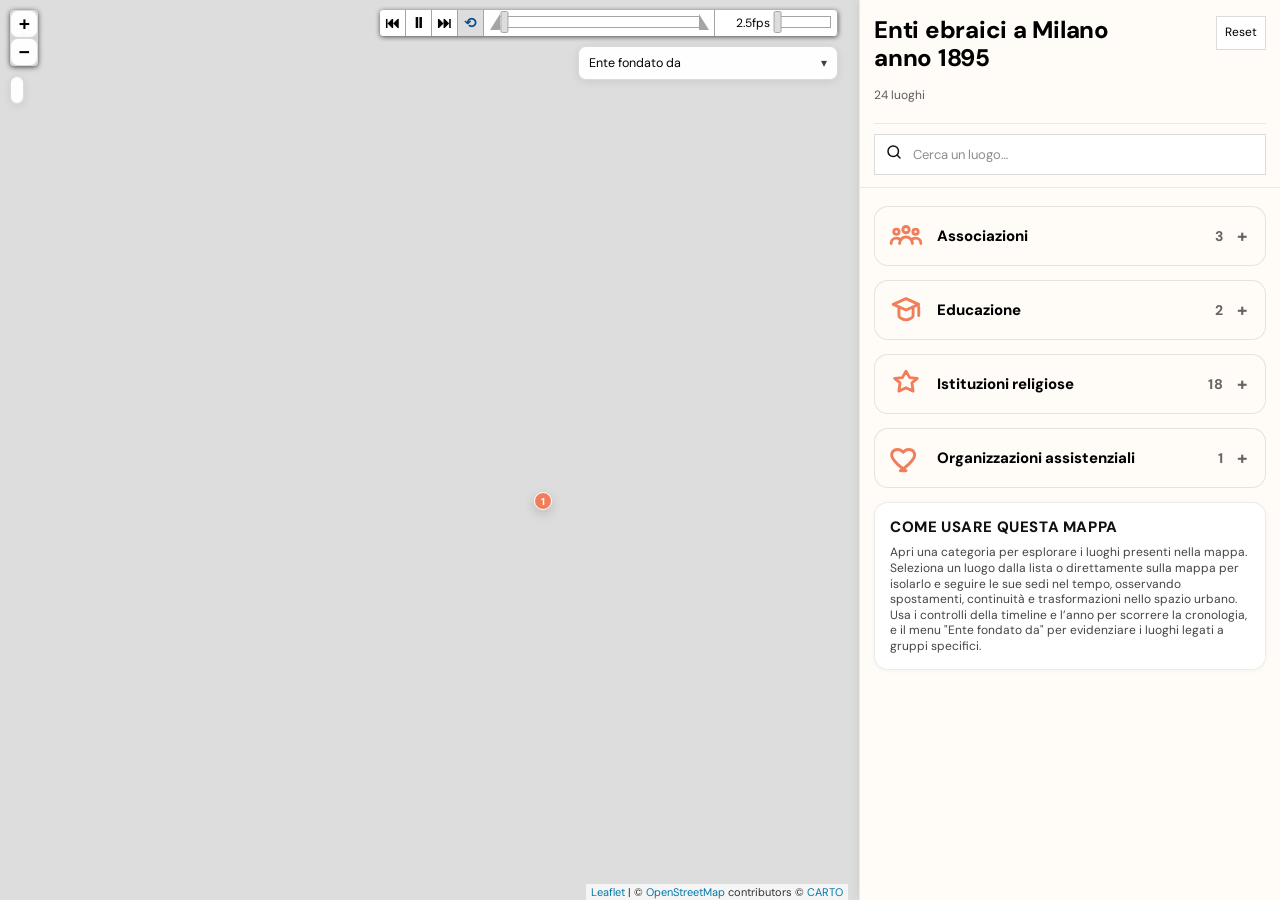
==== commit 2efeff41: "Pause timeline in story view" ====
--- a/index_it.html
+++ b/index_it.html
@@ -515,7 +515,7 @@
 	            try { renderPlaceInfoForSelected(); } catch(err) {}
 	            try { focusLatLngKeepingSidebar(layer.getLatLng(), Math.max(map.getZoom ? map.getZoom() : 13, 13)); } catch(err0) {}
 	            try { layer.openPopup(); } catch(err2) {}
-	            startTimelinePlayer(120);
+	            stopTimelinePlayer();
 	            try { if (e) L.DomEvent.stop(e); } catch(err3) {}
 	          });
         }
@@ -1507,16 +1507,18 @@
   });
 } catch(e) {}
 
-function rebuildOverlaysAndSearch() {
+function rebuildOverlaysAndSearch(options) {
+  options = options || {};
+  var preserveAutoplay = options.preserveAutoplay !== false;
   // Preserve whether the layer is currently visible
   var wasVisible = map.hasLayer(timeSitesLayer);
 
   // Preserve whether the player was running
   var wasPlaying = false;
-  try { wasPlaying = !!(map && map._tdPlayer && map._tdPlayer._playing); } catch(e) {}
+  try { wasPlaying = preserveAutoplay && isTimelinePlayerRunning(); } catch(e) {}
 
   // Stop player while we swap layers (prevents TimeDimension desync)
-  try { if (map && map._tdPlayer && typeof map._tdPlayer.stop === 'function') map._tdPlayer.stop(); } catch(e) {}
+  try { stopTimelinePlayer(); } catch(e) {}
 
   // Remove old layer/control/search safely
   try { if (layerControl) map.removeControl(layerControl); } catch(e) {}
@@ -2564,7 +2566,7 @@
       item.appendChild(meta);
 
       function activatePhase(){
-        // Jump to this phase, open its popup, and keep the chronology running.
+        // Jump to this phase, open its popup, and keep the chronology paused in detail view.
         selectedFocusUid = String(p.uid || '');
         var t0 = Date.parse(String(p.start_date || '').trim());
         if (!isNaN(t0)) map.timeDimension.setCurrentTime(t0);
@@ -2583,7 +2585,7 @@
             setTimeout(__open, 60);
           }
         } catch(e) {}
-        startTimelinePlayer(120);
+        stopTimelinePlayer();
       }
 
       item.addEventListener('click', activatePhase);
@@ -2745,6 +2747,9 @@
 function selectPlaceByName(name, focusUid) {
   if (!name) return;
 
+  // Detail/story mode should stay fixed until the user returns to chronological view.
+  stopTimelinePlayer();
+
   selectedSiteName = normSiteName(name);
   selectedSiteLabel = String(name || '').trim();
   selectedFocusUid = (typeof focusUid !== 'undefined' && focusUid !== null) ? String(focusUid) : null;
@@ -2764,7 +2769,7 @@
   }
 
   // Rebuild the layer stack so the map shows ONLY this place (all its phases) across time
-  rebuildOverlaysAndSearch();
+  rebuildOverlaysAndSearch({ preserveAutoplay: false });
 
   // Fit to all phases and open the focused popup (or the first one)
   try {
@@ -2819,7 +2824,7 @@
   try { renderPlaceInfoForSelected(); } catch(e) {}
 
   updateSidebarList();
-  startTimelinePlayer(180);
+  stopTimelinePlayer();
   setTimeout(function(){ try { if (selectedSiteName) layoutStoryPhaseLabels(); } catch(e) {} }, 80);
 }
 
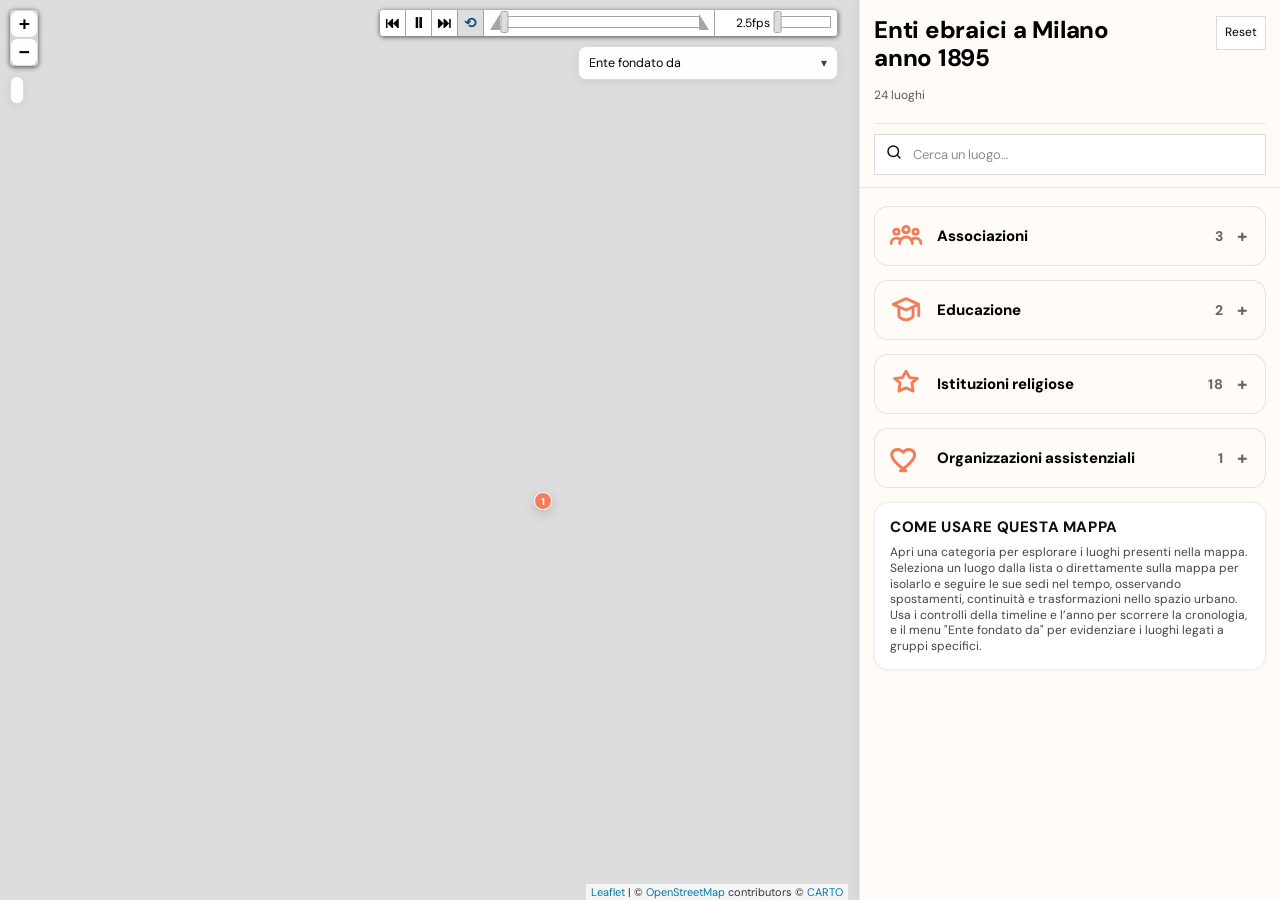
==== commit de275185: "Keep community highlights after timeline rebuild" ====
--- a/index_it.html
+++ b/index_it.html
@@ -355,6 +355,34 @@
 
 // Comunità selection state. Empty = no highlight; otherwise it outlines matching visible points.
 var selectedAffiliationsLower = [];
+
+function syncCommunitySelectionState() {
+  if (!Array.isArray(selectedAffiliationsLower)) selectedAffiliationsLower = [];
+  activeAffiliationsLower = selectedAffiliationsLower.length
+    ? selectedAffiliationsLower.slice()
+    : affiliationsLowerAll.slice();
+  try {
+    window.selectedAffiliationsLower = selectedAffiliationsLower;
+    window.activeAffiliationsLower = activeAffiliationsLower;
+  } catch(e) {}
+}
+syncCommunitySelectionState();
+
+function repaintCommunityHighlights() {
+  function repaintNow() {
+    try {
+      if (selectedSiteName) {
+        updateStoryHighlight();
+        layoutStoryPhaseLabels();
+      } else {
+        updateOverlapStyles();
+      }
+    } catch(e) {}
+    try { if (typeof window.refreshCommunityControl === 'function') window.refreshCommunityControl(); } catch(e2) {}
+  }
+  repaintNow();
+  setTimeout(repaintNow, 80);
+}
 
 // Deterministic outline colours for communities (used as marker borders)
 var AFF_OUTLINE_COLORS = (function(){
@@ -530,7 +558,7 @@
         }
       }
 
-function buildLayers(selectedCategoriesLower, selectedAffiliationsLower) {
+function buildLayers(selectedCategoriesLower, selectedAffiliationsFilterLower) {
   // selectedCategoriesLower: array of lower-cased categories to show.
   // If null/undefined -> show all. If empty -> show none.
   var selected = Array.isArray(selectedCategoriesLower)
@@ -573,8 +601,8 @@
       if (selectedSiteName) {
         var present = [];
         try {
-          for (var si = 0; si < (window.selectedAffiliationsLower || []).length; si++) {
-            var ksel = (window.selectedAffiliationsLower || [])[si];
+          for (var si = 0; si < (selectedAffiliationsLower || []).length; si++) {
+            var ksel = (selectedAffiliationsLower || [])[si];
             if (featureHasSelectedAff(p, ksel)) present.push(ksel);
           }
         } catch(e) {}
@@ -1830,13 +1858,27 @@
     try { L.DomEvent.disableClickPropagation(container); } catch(err) {}
     try { L.DomEvent.disableScrollPropagation(container); } catch(err) {}
 
-    // Important on iPad/Safari: keep a single activation path for the dropdown
-    // and for its buttons, otherwise taps may be swallowed or require multiple tries.
+    // Keep both pointer and click paths, with a guard against double activation.
+    // This makes the control recover after timeline start/stop and browser resize cycles.
+    var lastToggleActivationTs = 0;
+    function onTogglePointer(e) {
+      lastToggleActivationTs = Date.now();
+      togglePanel(e);
+    }
+    function onToggleClick(e) {
+      if ((Date.now() - lastToggleActivationTs) < 350) {
+        try { L.DomEvent.stop(e); } catch(err) {}
+        if (e && e.preventDefault) e.preventDefault();
+        return;
+      }
+      togglePanel(e);
+    }
     if (window.PointerEvent) {
-      btn.addEventListener('pointerdown', togglePanel, { passive: false });
+      btn.addEventListener('pointerdown', onTogglePointer, { passive: false });
+      btn.addEventListener('click', onToggleClick);
     } else {
-      btn.addEventListener('touchstart', togglePanel, { passive: false });
-      btn.addEventListener('click', togglePanel);
+      btn.addEventListener('touchstart', onTogglePointer, { passive: false });
+      btn.addEventListener('click', onToggleClick);
     }
 
     // Close dropdown when tapping outside, but ignore the same interaction that
@@ -1882,21 +1924,32 @@
 	            selectedAffiliationsLower.sort(function(a,b){ return affiliationsLowerAll.indexOf(a) - affiliationsLowerAll.indexOf(b); });
 	          } catch(eSort) {}
 	        }
-	        activeAffiliationsLower = selectedAffiliationsLower.length
-	          ? selectedAffiliationsLower.slice()
-	          : affiliationsLowerAll.slice();
+	        syncCommunitySelectionState();
 	        updateAffButtons();
 	        updateToggleCount();
 	        try { clearSpiderfy(); } catch(e1) {}
-	        try { updateOverlapStyles(); } catch(e2) {}
-	        try { if (selectedSiteName) updateStoryHighlight(); } catch(e3) {}
+	        try { repaintCommunityHighlights(); } catch(e2) {}
 	        closePanel();
 	      }
+      var lastAffActivationTs = 0;
+      function onAffPointer(e) {
+        lastAffActivationTs = Date.now();
+        onAffActivate(e);
+      }
+      function onAffClick(e) {
+        if ((Date.now() - lastAffActivationTs) < 350) {
+          try { L.DomEvent.stop(e); } catch(err) {}
+          if (e && e.preventDefault) e.preventDefault();
+          return;
+        }
+        onAffActivate(e);
+      }
       if (window.PointerEvent) {
-        b.addEventListener('pointerdown', onAffActivate, { passive: false });
+        b.addEventListener('pointerdown', onAffPointer, { passive: false });
+        b.addEventListener('click', onAffClick);
       } else {
-        b.addEventListener('touchstart', onAffActivate, { passive: false });
-        b.addEventListener('click', onAffActivate);
+        b.addEventListener('touchstart', onAffPointer, { passive: false });
+        b.addEventListener('click', onAffClick);
       }
 
       return b;
@@ -1984,7 +2037,7 @@
   var commEl = topRight.querySelector('.community-control');
   if (!commEl) return;
 
-  var commCtrl = commEl.closest('.leaflet-control') || commEl;
+  var commCtrl = commEl;
 
   var row = topRight.querySelector('.topright-lang-community');
   if (!row) {
@@ -1992,8 +2045,12 @@
     row.className = 'leaflet-control topright-lang-community';
   }
 
-  row.innerHTML = '';
-  row.appendChild(commCtrl);
+  Array.prototype.slice.call(row.children).forEach(function(child){
+    if (child !== commCtrl && !child.classList.contains('language-control')) {
+      try { row.removeChild(child); } catch(e) {}
+    }
+  });
+  if (commCtrl.parentElement !== row) row.appendChild(commCtrl);
 
   var header = topRight.querySelector('.topright-timeyear');
   if (row.parentElement !== topRight) {
@@ -2419,8 +2476,8 @@
         // at least one feature of the selected affiliation at the current time/coordinate.
         var present = [];
         try {
-          for (var si = 0; si < (window.selectedAffiliationsLower || []).length; si++) {
-            var ksel = (window.selectedAffiliationsLower || [])[si];
+          for (var si = 0; si < (selectedAffiliationsLower || []).length; si++) {
+            var ksel = (selectedAffiliationsLower || [])[si];
             var hasAff = false;
             for (var gi = 0; gi < group.length; gi++) {
               var fp = (group[gi] && group[gi].feature) ? (group[gi].feature.properties || {}) : {};
@@ -2895,8 +2952,8 @@
 
   if (!wasInStoryMode) {
     selectedAffiliationsLower = [];
-    activeAffiliationsLower = affiliationsLowerAll.slice();
-  }
+  }
+  syncCommunitySelectionState();
   sidebarOpenCategories = {};
 
   try { if (placeInfoEl) { placeInfoEl.hidden = true; placeInfoEl.innerHTML = ''; } } catch(e4) {}
@@ -2906,6 +2963,7 @@
   try { clearPopupConnector(); } catch(e7) {}
   try { if (typeof window.refreshCommunityControl === 'function') window.refreshCommunityControl(); } catch(e8) {}
   try { rebuildOverlaysAndSearch(); } catch(e9) {}
+  try { repaintCommunityHighlights(); } catch(e9a) {}
   try {
     if (resumeTime !== null && !isNaN(resumeTime) && map && map.timeDimension) {
       map.timeDimension.setCurrentTime(resumeTime);
@@ -2937,9 +2995,16 @@
 
 // Keep the sidebar in sync with the time slider / autoplay
 map.timeDimension.on('timeload', function(){
+  syncCommunitySelectionState();
   updateSidebarList();
   try { if (selectedSiteName) { updateStoryHighlight(); layoutStoryPhaseLabels(); } } catch(e) {}
   updateOverlapStyles();
+  try { if (typeof window.refreshCommunityControl === 'function') window.refreshCommunityControl(); } catch(e2) {}
+  // Rebuilt TimeDimension layers may update after this listener; repaint once more
+  // on the next tick so community rings land on the freshly swapped markers.
+  setTimeout(function(){
+    try { repaintCommunityHighlights(); } catch(e3) {}
+  }, 0);
 });
 
 map.on('zoomend moveend resize', function(){
--- a/css/milano.css
+++ b/css/milano.css
@@ -688,6 +688,7 @@
   position: absolute;
   top: calc(100% + 8px);
   right: 0;
+  z-index: 1200;
   width: 320px;
   max-height: 340px;
   overflow: auto;
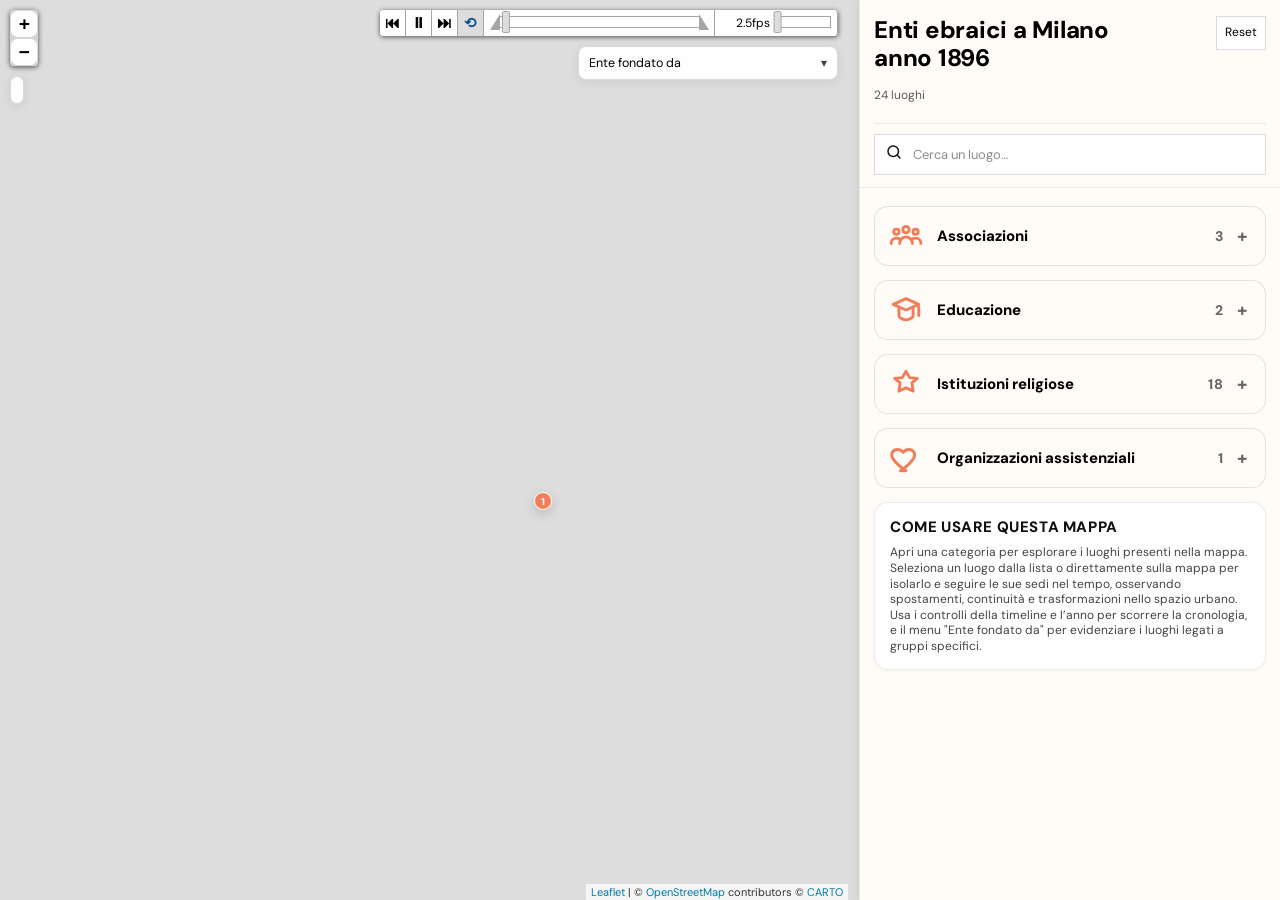
==== commit 16979e64: "Balance popup placement around markers" ====
--- a/index_it.html
+++ b/index_it.html
@@ -219,7 +219,6 @@
 
       function panOpenPopupIntoVisibleMap(layer) {
         if (!map || !layer || !layer.getPopup) return;
-        if (selectedSiteName) return;
         var popup = null;
         try { popup = layer.getPopup(); } catch(e0) { popup = null; }
         if (!popup || !popup.getElement) return;
@@ -230,7 +229,7 @@
         var popRect = el.getBoundingClientRect();
         var insets = getSidebarOcclusionInsets();
         var size = map.getSize();
-        var pad = 24;
+        var pad = 44;
         var visible = {
           left: insets.left + pad,
           top: insets.top + pad,
@@ -1108,38 +1107,38 @@
 function storyPopupCandidateOffsets(width, height, pt, clusterCenter) {
   var halfW = Math.round(width / 2);
   var halfH = Math.round(height / 2);
-  var near = 38;
-  var mid = 58;
-  var far = 82;
-  var diag = 28;
+  var near = 16;
+  var mid = 28;
+  var far = 44;
+  var diag = 14;
   var bySide = {
     right: [
-      { direction: 'right', offset: L.point(halfW + near, halfH - 12), score: 0 },
-      { direction: 'right', offset: L.point(halfW + mid, halfH - 12), score: 3 },
-      { direction: 'right', offset: L.point(halfW + far, halfH - 12), score: 7 },
-      { direction: 'right', offset: L.point(halfW + near + diag, 2), score: 5 },
-      { direction: 'right', offset: L.point(halfW + near + diag, height - 26), score: 6 }
+      { direction: 'right', offset: L.point(halfW + near, halfH - 10), score: 0 },
+      { direction: 'right', offset: L.point(halfW + mid, halfH - 10), score: 12 },
+      { direction: 'right', offset: L.point(halfW + far, halfH - 10), score: 28 },
+      { direction: 'right', offset: L.point(halfW + near + diag, 8), score: 18 },
+      { direction: 'right', offset: L.point(halfW + near + diag, height - 22), score: 20 }
     ],
     left: [
-      { direction: 'left', offset: L.point(-halfW - near, halfH - 12), score: 0 },
-      { direction: 'left', offset: L.point(-halfW - mid, halfH - 12), score: 3 },
-      { direction: 'left', offset: L.point(-halfW - far, halfH - 12), score: 7 },
-      { direction: 'left', offset: L.point(-halfW - near - diag, 2), score: 5 },
-      { direction: 'left', offset: L.point(-halfW - near - diag, height - 26), score: 6 }
+      { direction: 'left', offset: L.point(-halfW - near, halfH - 10), score: 0 },
+      { direction: 'left', offset: L.point(-halfW - mid, halfH - 10), score: 12 },
+      { direction: 'left', offset: L.point(-halfW - far, halfH - 10), score: 28 },
+      { direction: 'left', offset: L.point(-halfW - near - diag, 8), score: 18 },
+      { direction: 'left', offset: L.point(-halfW - near - diag, height - 22), score: 20 }
     ],
     top: [
-      { direction: 'top', offset: L.point(0, -18), score: 0 },
-      { direction: 'top', offset: L.point(-(halfW * 0.4), -18), score: 4 },
-      { direction: 'top', offset: L.point((halfW * 0.4), -18), score: 4 },
-      { direction: 'top', offset: L.point(-(halfW * 0.7), -20), score: 8 },
-      { direction: 'top', offset: L.point((halfW * 0.7), -20), score: 8 }
+      { direction: 'top', offset: L.point(0, -12), score: 0 },
+      { direction: 'top', offset: L.point(-(halfW * 0.24), -12), score: 14 },
+      { direction: 'top', offset: L.point((halfW * 0.24), -12), score: 14 },
+      { direction: 'top', offset: L.point(-(halfW * 0.42), -14), score: 30 },
+      { direction: 'top', offset: L.point((halfW * 0.42), -14), score: 30 }
     ],
     bottom: [
-      { direction: 'bottom', offset: L.point(0, height + 28), score: 0 },
-      { direction: 'bottom', offset: L.point(-(halfW * 0.4), height + 30), score: 5 },
-      { direction: 'bottom', offset: L.point((halfW * 0.4), height + 30), score: 5 },
-      { direction: 'bottom', offset: L.point(-(halfW * 0.7), height + 34), score: 10 },
-      { direction: 'bottom', offset: L.point((halfW * 0.7), height + 34), score: 10 }
+      { direction: 'bottom', offset: L.point(0, height + 18), score: 0 },
+      { direction: 'bottom', offset: L.point(-(halfW * 0.24), height + 20), score: 16 },
+      { direction: 'bottom', offset: L.point((halfW * 0.24), height + 20), score: 16 },
+      { direction: 'bottom', offset: L.point(-(halfW * 0.42), height + 22), score: 34 },
+      { direction: 'bottom', offset: L.point((halfW * 0.42), height + 22), score: 34 }
     ]
   };
 
@@ -1342,10 +1341,15 @@
   }
 
   var candidates = storyPopupCandidateOffsets(width, height, pt, clusterCenter);
+  var primaryDirection = candidates.length ? candidates[0].direction : null;
   var best = null;
+  var scoredCandidates = [];
+  var popupViewportPad = 44;
+  var ownMarkerBox = storyMarkerBoxForLayer(layer, pt);
   candidates.forEach(function(candidate){
     var box = storyPopupBoxForCandidate(pt, width, height, candidate.offset);
-    var viewportPenalty = storyViewportPenalty(box, mapSize, 16) * 180;
+    var viewportOverflow = storyViewportPenalty(box, mapSize, popupViewportPad);
+    var viewportPenalty = viewportOverflow * 4000;
     var overlapMarkers = 0;
     var overlapLabels = 0;
     var overlapMarkerArea = 0;
@@ -1360,7 +1364,7 @@
     }
     var linePenalty = storyLabelLinePenalty(box, lineSegments);
     var dist = Math.sqrt(Math.pow(((box.x1 + box.x2) / 2) - pt.x, 2) + Math.pow(((box.y1 + box.y2) / 2) - pt.y, 2));
-    var distancePenalty = Math.max(0, dist - 156) * 9;
+    var distancePenalty = Math.max(0, dist - 112) * 18;
     var ownLabelPenalty = 0;
     try {
       var tipOwn = layer.getTooltip ? layer.getTooltip() : null;
@@ -1373,8 +1377,23 @@
     } catch(eOwn) {}
     var markerPenalty = overlapMarkers * 24000 + overlapMarkerArea * 6;
     var labelPenalty = overlapLabels * 30000 + overlapLabelArea * 7;
-    candidate.totalPenalty = viewportPenalty + markerPenalty + labelPenalty + linePenalty * 12000 + ownLabelPenalty + distancePenalty + candidate.score;
+    var ownMarkerPenalty = storyBoxIntersectionArea(box, ownMarkerBox, 18, 18) > 0 ? 90000 : 0;
+    candidate.totalPenalty = viewportPenalty + markerPenalty + labelPenalty + linePenalty * 22000 + ownLabelPenalty + ownMarkerPenalty + distancePenalty + candidate.score;
     candidate.box = box;
+    candidate.overlapMarkers = overlapMarkers;
+    candidate.ownMarkerPenalty = ownMarkerPenalty;
+    candidate.viewportOverflow = viewportOverflow;
+    scoredCandidates.push(candidate);
+  });
+
+  var primaryVisibleCandidates = scoredCandidates.filter(function(candidate){
+    return candidate.viewportOverflow <= 0.5 && candidate.direction === primaryDirection && candidate.overlapMarkers === 0 && !candidate.ownMarkerPenalty;
+  });
+  var visibleCandidates = scoredCandidates.filter(function(candidate){
+    return candidate.viewportOverflow <= 0.5 && !candidate.ownMarkerPenalty;
+  });
+  var candidatePool = primaryVisibleCandidates.length ? primaryVisibleCandidates : (visibleCandidates.length ? visibleCandidates : scoredCandidates);
+  candidatePool.forEach(function(candidate){
     if (!best || candidate.totalPenalty < best.totalPenalty) best = candidate;
   });
 
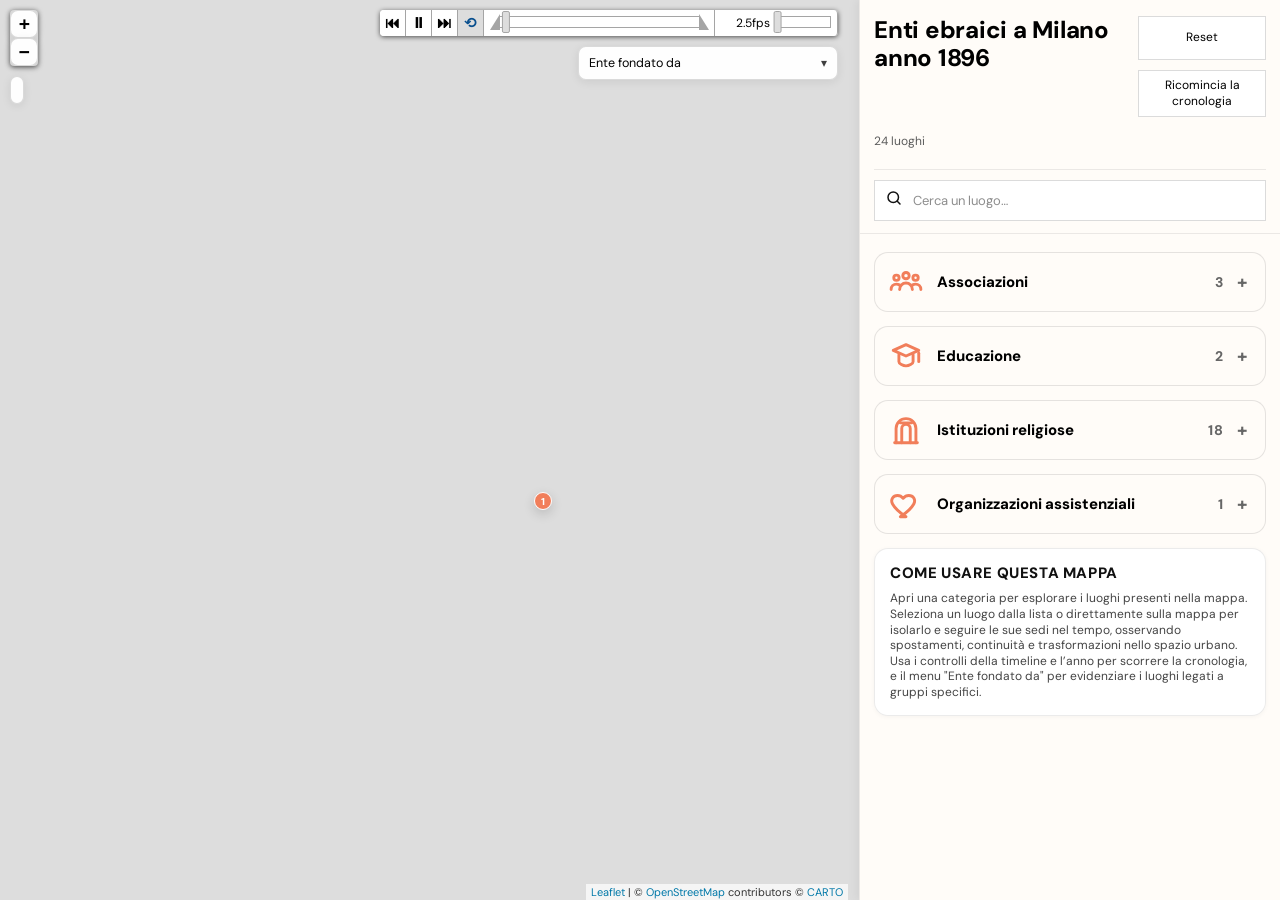
==== commit 32a33308: "Refine timeline controls and responsive testing" ====
--- a/index_it.html
+++ b/index_it.html
@@ -47,7 +47,10 @@
       <div class="sidebar-header">
         <div class="sidebar-title">
           <h3 id="sidebarTitle">Enti ebraici a Milano<br>anno <span id="sidebarYear">—</span></h3>
-          <button id="btnClearSelection" class="sidebar-btn" type="button">Reset</button>
+          <div class="sidebar-actions" aria-label="Azioni cronologia">
+            <button id="btnClearSelection" class="sidebar-btn" type="button">Reset</button>
+            <button id="btnRestartTimeline" class="sidebar-btn" type="button" aria-label="Ricomincia la cronologia">Ricomincia la cronologia</button>
+          </div>
         </div>
         <div class="sidebar-sub">
           <span id="sidebarCount">0</span>
@@ -1677,7 +1680,7 @@
   'comunitario': '<svg viewBox="0 0 24 24" aria-hidden="true"><circle cx="9" cy="9" r="3"/><circle cx="16" cy="10" r="2.5"/><path d="M4.5 20c.6-3.2 3-5 6-5s5.4 1.8 6 5"/><path d="M13.5 20c.3-2.3 2-3.7 4-3.7 1.8 0 3.2.9 3.8 3.7"/></svg>',
   'educazione': '<svg viewBox="0 0 24 24" aria-hidden="true"><path d="M3 8l9-4 9 4-9 4-9-4z"/><path d="M7 11v5c0 1.5 3 3 5 3s5-1.5 5-3v-5"/><path d="M21 10v6"/></svg>',
   'assistenza': '<svg viewBox="0 0 24 24" aria-hidden="true"><path d="M12 21s-7-4.5-9.5-9C.8 8.8 3 6 6 6c1.8 0 3.2 1 4 2 0.8-1 2.2-2 4-2 3 0 5.2 2.8 3.5 6-2.5 4.5-9.5 9-9.5 9z"/></svg>',
-  'religioso': '<svg viewBox="0 0 24 24" aria-hidden="true"><path d="M12 3l2.6 4.5L20 8l-3.8 3.2L17 17l-5-2.4L7 17l.8-5.8L4 8l5.4-.5L12 3z"/></svg>',
+  'religioso': '<svg viewBox="0 0 24 24" aria-hidden="true"><path d="M5 21V11a7 7 0 0 1 14 0v10"/><path d="M9 21V11a3 3 0 0 1 6 0v10"/><path d="M4 21h16"/><path d="M8 7h8"/></svg>',
   'altro': '<svg viewBox="0 0 24 24" aria-hidden="true"><circle cx="12" cy="12" r="2.2"/></svg>',
   'all': '<svg viewBox="0 0 24 24" aria-hidden="true"><path d="M4 7h16"/><path d="M4 12h16"/><path d="M4 17h16"/></svg>'
 };
@@ -2096,6 +2099,7 @@
 var sidebarCountEl = document.getElementById('sidebarCount');
 var placesListEl = document.getElementById('placesList');
 var btnClearSelection = document.getElementById('btnClearSelection');
+var btnRestartTimeline = document.getElementById('btnRestartTimeline');
 var placeInfoEl = document.getElementById('placeInfo');
 
 function getCurrentYear() {
@@ -3012,6 +3016,63 @@
   });
 }
 
+function timelineStartTimeForCurrentFilters() {
+  var minY = null;
+  try {
+    (sitesGeojson.features || []).forEach(function(f){
+      var p = (f && f.properties) ? f.properties : {};
+      if (!passesActiveFilters(p)) return;
+      var sy = numericYearValue(p.start_year);
+      if (sy === null) return;
+      minY = (minY === null) ? sy : Math.min(minY, sy);
+    });
+    if (minY === null) {
+      (sitesGeojson.features || []).forEach(function(f){
+        var p = (f && f.properties) ? f.properties : {};
+        var sy = numericYearValue(p.start_year);
+        if (sy === null) return;
+        minY = (minY === null) ? sy : Math.min(minY, sy);
+      });
+    }
+  } catch(e) {}
+  return minY === null ? null : Date.UTC(minY, 0, 1);
+}
+
+function handleRestartTimeline(ev) {
+  if (ev) { try { ev.preventDefault(); ev.stopPropagation(); } catch(e) {} }
+  stopTimelinePlayer();
+  if (selectedSiteName) {
+    selectedSiteName = null;
+    selectedSiteLabel = null;
+    selectedFocusUid = null;
+    try { if (placeInfoEl) { placeInfoEl.hidden = true; placeInfoEl.innerHTML = ''; } } catch(e1) {}
+    try { clearSpiderfy(); } catch(e2) {}
+    try { clearStoryMovementLayer(); } catch(e3) {}
+    try { clearPopupConnector(); } catch(e4) {}
+    try { rebuildOverlaysAndSearch({ preserveAutoplay: false }); } catch(e5) {}
+  }
+  var startTime = timelineStartTimeForCurrentFilters();
+  if (startTime !== null && map && map.timeDimension) {
+    try { map.timeDimension.setCurrentTime(startTime); } catch(e6) {}
+  }
+  try { updateSidebarList(); } catch(e7) {}
+  setTimeout(function(){
+    try { fitAllSitesKeepingSidebar(); } catch(e8) {}
+    startTimelinePlayer(40);
+  }, 80);
+}
+if (btnRestartTimeline) {
+  btnRestartTimeline.addEventListener('click', handleRestartTimeline, true);
+  btnRestartTimeline.addEventListener('pointerup', function(ev){
+    if (ev && ev.pointerType === 'mouse') return;
+    handleRestartTimeline(ev);
+  }, true);
+  btnRestartTimeline.addEventListener('touchend', handleRestartTimeline, {passive:false, capture:true});
+  btnRestartTimeline.addEventListener('keydown', function(ev){
+    if (ev.key === 'Enter' || ev.key === ' ') { handleRestartTimeline(ev); }
+  });
+}
+
 // Keep the sidebar in sync with the time slider / autoplay
 map.timeDimension.on('timeload', function(){
   syncCommunitySelectionState();
--- a/css/milano.css
+++ b/css/milano.css
@@ -172,6 +172,14 @@
   gap: 10px;
 }
 
+#sidebar .sidebar-actions {
+  display: flex;
+  flex: 0 0 auto;
+  flex-direction: column;
+  gap: 10px;
+  align-items: stretch;
+}
+
 #sidebar .sidebar-title h3 {
   margin: 0;
   font-size: 14px;
@@ -192,15 +200,18 @@
 
 #sidebar button.sidebar-btn {
   font-size: 13px;
-  min-height: 34px;
+  min-height: 44px;
+  width: 128px;
   box-sizing: border-box;
   user-select: none;
   transition: background 120ms ease, box-shadow 120ms ease, border-color 120ms ease;
-  padding: 6px 8px;
+  padding: 7px 10px;
   border-radius: 8px;
   border: 1px solid rgba(0,0,0,0.14);
   background: white;
   cursor: pointer;
+  line-height: 1.15;
+  white-space: normal;
 }
 
 #sidebar button.sidebar-btn:disabled {
@@ -1659,6 +1670,7 @@
 }
 
 #sidebar {
+  /* Desktop/tablet baseline: the sidebar owns a real column, and map controls are offset by --sidebar-w. */
   --sidebar-w: clamp(320px, 34vw, 420px);
   width: var(--sidebar-w);
   max-width: none;
@@ -1723,6 +1735,7 @@
 
 @media (max-width: 1024px) {
   #sidebar {
+    /* Tablet portrait: keep the list usable without stealing too much map surface. */
     --sidebar-w: clamp(280px, 40vw, 360px);
     width: var(--sidebar-w);
     top: 92px;
@@ -1738,6 +1751,7 @@
 
 @media (max-width: 820px) {
   #sidebar {
+    /* Narrow tablets: the sidebar becomes slimmer, while Leaflet controls keep a safe right offset. */
     --sidebar-w: clamp(240px, 44vw, 320px);
     width: var(--sidebar-w);
     top: 96px;
@@ -1753,6 +1767,7 @@
 
 @media (max-width: 640px) {
   #sidebar {
+    /* Phone fallback: use a bottom sheet so the map stays navigable above the list. */
     --sidebar-w: 100vw;
     width: 100vw;
     max-width: none;
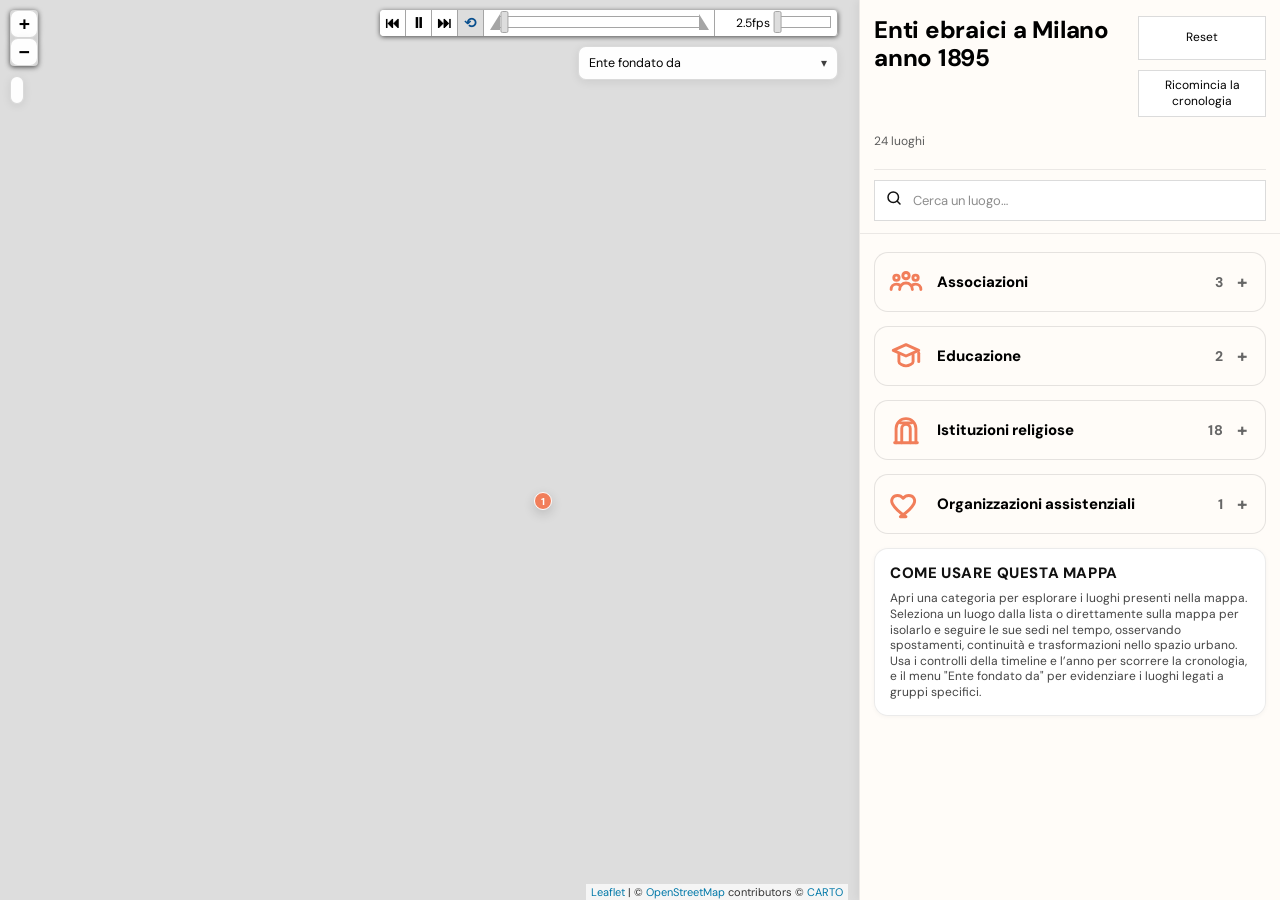
==== commit 642af992: "Show community date ranges in filter menu" ====
--- a/index_it.html
+++ b/index_it.html
@@ -325,17 +325,27 @@
   return ia - ib;
 }
 
+function splitAffiliationLabels(value) {
+  var raw = String(value == null ? '' : value).trim();
+  if (!raw) return [];
+  return raw.split(/[;,\/|\n]+/)
+    .map(function(s){ return String(s).trim(); })
+    .filter(function(s){ return !!s; });
+}
+
 function getAffiliations(arr) {
   var seen = {};
   var hasNone = false;
   for (var i = 0; i < arr.length; i++) {
-    var a = (arr[i].affiliazione || '').toString().trim();
-    if (!a) {
+    var parts = splitAffiliationLabels(arr[i].affiliazione);
+    if (!parts.length) {
       hasNone = true;
       continue;
     }
-    var key = canonicalAffiliationKey(a);
-    if (!seen[key]) seen[key] = a;
+    for (var j = 0; j < parts.length; j++) {
+      var key = canonicalAffiliationKey(parts[j]);
+      if (!seen[key]) seen[key] = parts[j];
+    }
   }
   var keys = Object.keys(seen).sort(compareAffiliationKeys);
   var labels = keys.map(function(k){ return seen[k]; });
@@ -346,6 +356,36 @@
   return { labels: labels, keys: keys };
 }
 
+function isOpenEndYear(value) {
+  var s = cleanYearValue(value);
+  if (!s) return true;
+  return Number(s) === 0;
+}
+
+function addAffiliationYear(range, value) {
+  var y = numericYearValue(value);
+  if (typeof y !== 'number' || isNaN(y) || y === 0) return;
+  if (range.min === null || y < range.min) range.min = y;
+  if (range.max === null || y > range.max) range.max = y;
+}
+
+function getAffiliationDateRanges(arr) {
+  var ranges = {};
+  for (var i = 0; i < arr.length; i++) {
+    var row = arr[i] || {};
+    var parts = splitAffiliationLabels(row.affiliazione);
+    if (!parts.length) parts = [AFF_NONE_KEY];
+    for (var j = 0; j < parts.length; j++) {
+      var key = canonicalAffiliationKey(parts[j]);
+      if (!ranges[key]) ranges[key] = { min: null, max: null, open: false };
+      addAffiliationYear(ranges[key], row.start_year);
+      if (isOpenEndYear(row.end_year)) ranges[key].open = true;
+      else addAffiliationYear(ranges[key], row.end_year);
+    }
+  }
+  return ranges;
+}
+
 var categories = getCategories(milanoSites);
 
 
@@ -354,9 +394,18 @@
 
 var affiliationsLowerAll = affiliationMeta.keys;
 var activeAffiliationsLower = affiliationsLowerAll.slice(); // kept for backward compatibility
+var affiliationDateRanges = getAffiliationDateRanges(milanoSites);
+var AFF_OPEN_END_LABEL = 'oggi';
 
 // Comunità selection state. Empty = no highlight; otherwise it outlines matching visible points.
 var selectedAffiliationsLower = [];
+
+function formatAffiliationDateRange(keyLower) {
+  var range = affiliationDateRanges ? affiliationDateRanges[keyLower] : null;
+  if (!range || range.min === null) return '';
+  var endLabel = range.open ? AFF_OPEN_END_LABEL : (range.max === null ? range.min : range.max);
+  return ' (' + range.min + '-' + endLabel + ')';
+}
 
 function syncCommunitySelectionState() {
   if (!Array.isArray(selectedAffiliationsLower)) selectedAffiliationsLower = [];
@@ -1920,16 +1969,19 @@
     document.addEventListener('mousedown', onDocPointerDown, true);
     document.addEventListener('touchstart', onDocPointerDown, true);
 
-    function makeAffButton(label, keyLower, isClear) {
-      var b = L.DomUtil.create('button', 'aff-btn', panel);
-      b.type = 'button';
-      b.setAttribute('data-aff', isClear ? '__clear__' : keyLower);
-      b.setAttribute('aria-pressed', 'false');
-
-      var strokeCol = isClear ? '#111' : (AFF_OUTLINE_COLORS[keyLower] || '#111');
-      b.innerHTML =
-        (isClear ? '' : ('<span class="aff-swatch" style="--stroke:' + strokeCol + '"></span>')) +
-        '<span class="aff-label">' + label + '</span>';
+	    function makeAffButton(label, keyLower, isClear) {
+	      var b = L.DomUtil.create('button', 'aff-btn', panel);
+	      b.type = 'button';
+	      b.setAttribute('data-aff', isClear ? '__clear__' : keyLower);
+	      b.setAttribute('aria-pressed', 'false');
+
+	      var strokeCol = isClear ? '#111' : (AFF_OUTLINE_COLORS[keyLower] || '#111');
+	      if (!isClear) {
+	        var swatch = L.DomUtil.create('span', 'aff-swatch', b);
+	        swatch.style.setProperty('--stroke', strokeCol);
+	      }
+	      var labelEl = L.DomUtil.create('span', 'aff-label', b);
+	      labelEl.textContent = label + (isClear ? '' : formatAffiliationDateRange(keyLower));
 
 	      function onAffActivate(e){
 	        try { L.DomEvent.stop(e); } catch(err) {}
--- a/css/milano.css
+++ b/css/milano.css
@@ -1730,7 +1730,19 @@
 }
 
 .topright-lang-community {
-  max-width: min(340px, calc(100vw - var(--sidebar-w, 420px) - 24px));
+  max-width: min(520px, calc(100vw - var(--sidebar-w, 420px) - 24px));
+}
+
+.community-control .community-panel {
+  /* The date ranges make the labels longer; keep the desktop menu wide enough for one-line options. */
+  width: min(520px, calc(100vw - var(--sidebar-w, 420px) - 48px));
+  max-width: calc(100vw - 24px);
+}
+
+@media (min-width: 821px) {
+  .community-control .aff-label {
+    white-space: nowrap !important;
+  }
 }
 
 @media (max-width: 1024px) {
@@ -1795,4 +1807,8 @@
   .topright-timeyear {
     max-width: calc(100vw - 24px);
   }
-}
+
+  .community-control .community-panel {
+    width: calc(100vw - 24px);
+  }
+}
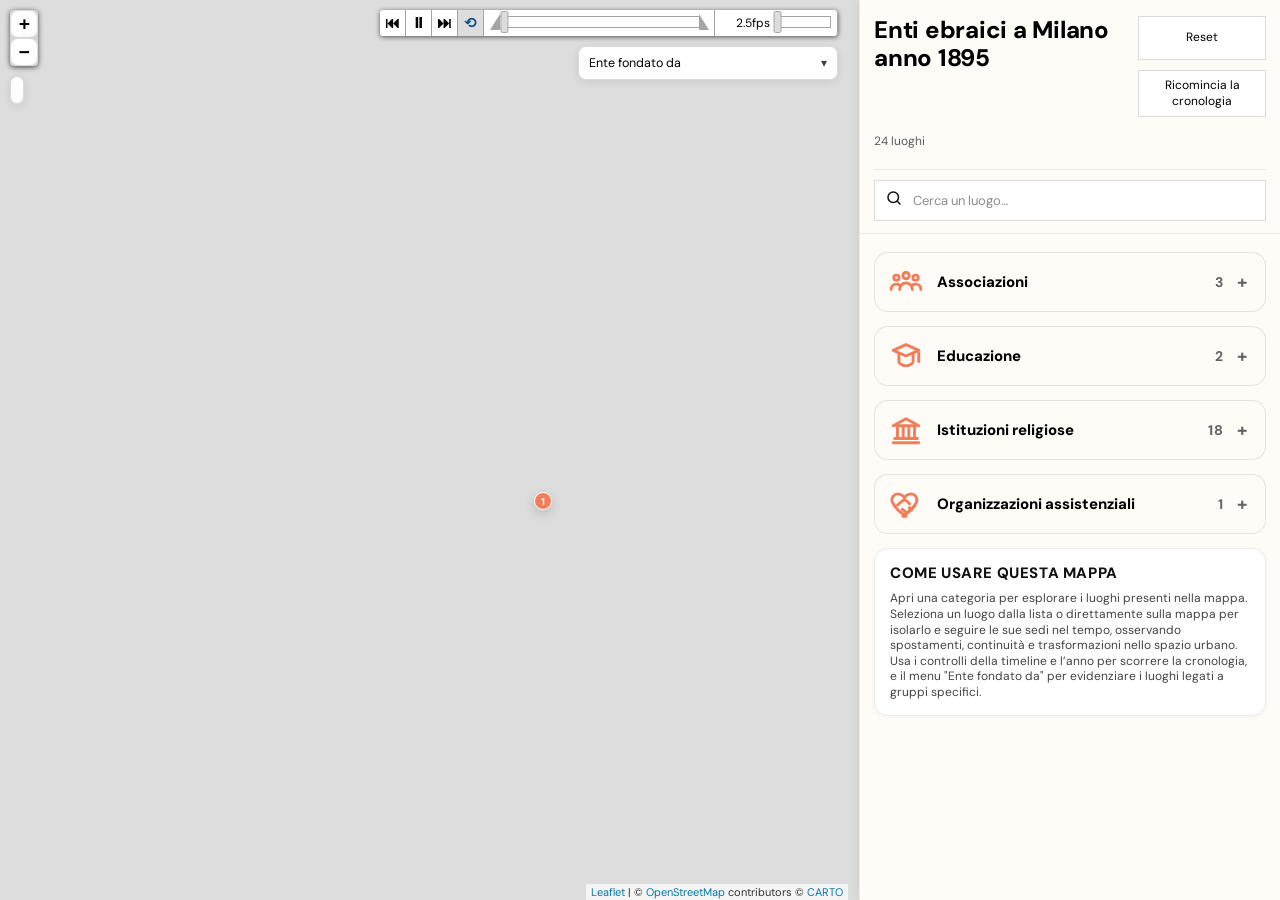
==== commit b0182dcd: "Refine open-ended dates and category icons" ====
--- a/index_it.html
+++ b/index_it.html
@@ -294,8 +294,6 @@
         return out;
       }
 
-      
-
 // ---- Affiliation list (Comunità) ----
 var AFF_NONE_KEY = '(none)';
 var AFFILIATION_ORDER = ['chabad', 'lebanese', 'milanese', 'persian', 'mena', 'postwar', AFF_NONE_KEY];
@@ -395,7 +393,11 @@
 var affiliationsLowerAll = affiliationMeta.keys;
 var activeAffiliationsLower = affiliationsLowerAll.slice(); // kept for backward compatibility
 var affiliationDateRanges = getAffiliationDateRanges(milanoSites);
-var AFF_OPEN_END_LABEL = 'oggi';
+
+function formatOpenDateLabel(year) {
+  var y = cleanYearValue(year);
+  return y ? (y + ' -') : '';
+}
 
 // Comunità selection state. Empty = no highlight; otherwise it outlines matching visible points.
 var selectedAffiliationsLower = [];
@@ -403,7 +405,8 @@
 function formatAffiliationDateRange(keyLower) {
   var range = affiliationDateRanges ? affiliationDateRanges[keyLower] : null;
   if (!range || range.min === null) return '';
-  var endLabel = range.open ? AFF_OPEN_END_LABEL : (range.max === null ? range.min : range.max);
+  if (range.open) return ' (' + formatOpenDateLabel(range.min) + ')';
+  var endLabel = (range.max === null) ? range.min : range.max;
   return ' (' + range.min + '-' + endLabel + ')';
 }
 
@@ -483,7 +486,6 @@
         "non classificato": "#f17e5a"
       };
 
-      
       function getPopupSourceInfo(p) {
         if (!p) return '';
         var direct = p.fonti || p.fonte || p.Fonti || p.sources || p.source || p.Sources || '';
@@ -515,7 +517,7 @@
         var p = feature.properties || {};
         var yearsLabel = '';
         if ((p.end_year === null || p.end_year === undefined || p.end_year === '' || String(p.end_year).toLowerCase() === 'null') && p.start_year) {
-          yearsLabel = String(p.start_year) + '–';
+          yearsLabel = formatOpenDateLabel(p.start_year);
         } else if (p.start_year === p.end_year) {
           yearsLabel = String(p.start_year || '');
         } else {
@@ -1719,8 +1721,6 @@
         try { if (selectedSiteName) layoutStoryPhaseLabels(); } catch(e) {}
       }, 0);
 
-      
-
 // ---- UI: Categoria in sidebar + Comunità dropdown on map ----
 
 // Monochrome (B/W) symbolic SVG icons for categories.
@@ -1728,8 +1728,8 @@
   'associazione': '<svg viewBox="0 0 64 64" aria-hidden="true"><circle cx="32" cy="20" r="6"></circle><path d="M20 46c0-7 5.4-12 12-12s12 5 12 12"></path><circle cx="14" cy="24" r="5"></circle><path d="M4 46c0-6 4.5-10 10-10 2 0 3.8.5 5.4 1.4"></path><circle cx="50" cy="24" r="5"></circle><path d="M60 46c0-6-4.5-10-10-10-2 0-3.8.5-5.4 1.4"></path></svg>',
   'comunitario': '<svg viewBox="0 0 24 24" aria-hidden="true"><circle cx="9" cy="9" r="3"/><circle cx="16" cy="10" r="2.5"/><path d="M4.5 20c.6-3.2 3-5 6-5s5.4 1.8 6 5"/><path d="M13.5 20c.3-2.3 2-3.7 4-3.7 1.8 0 3.2.9 3.8 3.7"/></svg>',
   'educazione': '<svg viewBox="0 0 24 24" aria-hidden="true"><path d="M3 8l9-4 9 4-9 4-9-4z"/><path d="M7 11v5c0 1.5 3 3 5 3s5-1.5 5-3v-5"/><path d="M21 10v6"/></svg>',
-  'assistenza': '<svg viewBox="0 0 24 24" aria-hidden="true"><path d="M12 21s-7-4.5-9.5-9C.8 8.8 3 6 6 6c1.8 0 3.2 1 4 2 0.8-1 2.2-2 4-2 3 0 5.2 2.8 3.5 6-2.5 4.5-9.5 9-9.5 9z"/></svg>',
-  'religioso': '<svg viewBox="0 0 24 24" aria-hidden="true"><path d="M5 21V11a7 7 0 0 1 14 0v10"/><path d="M9 21V11a3 3 0 0 1 6 0v10"/><path d="M4 21h16"/><path d="M8 7h8"/></svg>',
+  'assistenza': '<svg viewBox="0 0 64 64" aria-hidden="true"><path d="M32 55s-19-12-25-25c-4-8 1-17 10-17 5 0 9 3 12 7 3-4 7-7 12-7 9 0 14 9 10 17-6 13-25 25-25 25z"/><path d="M16 34l8-7c3-3 7-3 10 0l5 5"/><path d="M25 42l5 4c2 2 5 2 7 0l11-10"/><path d="M38 39l5 4"/></svg>',
+  'religioso': '<svg viewBox="0 0 24 24" aria-hidden="true"><path d="M3 9l9-5 9 5"/><path d="M5 9h14"/><path d="M6 10v8"/><path d="M10 10v8"/><path d="M14 10v8"/><path d="M18 10v8"/><path d="M4 18h16"/><path d="M3 21h18"/></svg>',
   'altro': '<svg viewBox="0 0 24 24" aria-hidden="true"><circle cx="12" cy="12" r="2.2"/></svg>',
   'all': '<svg viewBox="0 0 24 24" aria-hidden="true"><path d="M4 7h16"/><path d="M4 12h16"/><path d="M4 17h16"/></svg>'
 };
@@ -1895,7 +1895,6 @@
     panel.setAttribute('role', 'menu');
     panel.hidden = true;
 
-    
     // Prevent map interactions from hijacking clicks inside the dropdown.
     panel.addEventListener('mousedown', function(e){ try { L.DomEvent.stop(e); } catch(err){} });
     panel.addEventListener('click', function(e){ try { L.DomEvent.stop(e); } catch(err){} });
@@ -2164,7 +2163,7 @@
   if (!p) return '';
   var sy = cleanYearValue(p.start_year);
   var ey = cleanYearValue(p.end_year);
-  if (!ey) return sy ? (sy + '–') : '';
+  if (!ey) return formatOpenDateLabel(sy);
   return (sy === ey) ? sy : (sy + '–' + ey);
 }
 
@@ -2995,8 +2994,8 @@
     else hasOpenEndedPhase = true;
   });
   var years = (minY !== null && maxY !== null)
-    ? (hasOpenEndedPhase ? (minY + '–') : ((minY === maxY) ? String(minY) : (minY + '–' + maxY)))
-    : (minY !== null && hasOpenEndedPhase ? (minY + '–') : '');
+    ? (hasOpenEndedPhase ? formatOpenDateLabel(minY) : ((minY === maxY) ? String(minY) : (minY + '–' + maxY)))
+    : (minY !== null && hasOpenEndedPhase ? formatOpenDateLabel(minY) : '');
 
   var html = ''
     + '<div class="place-info-title">' + safeText((rep && rep.sito) || selectedSiteLabel || selectedSiteName) + '</div>'
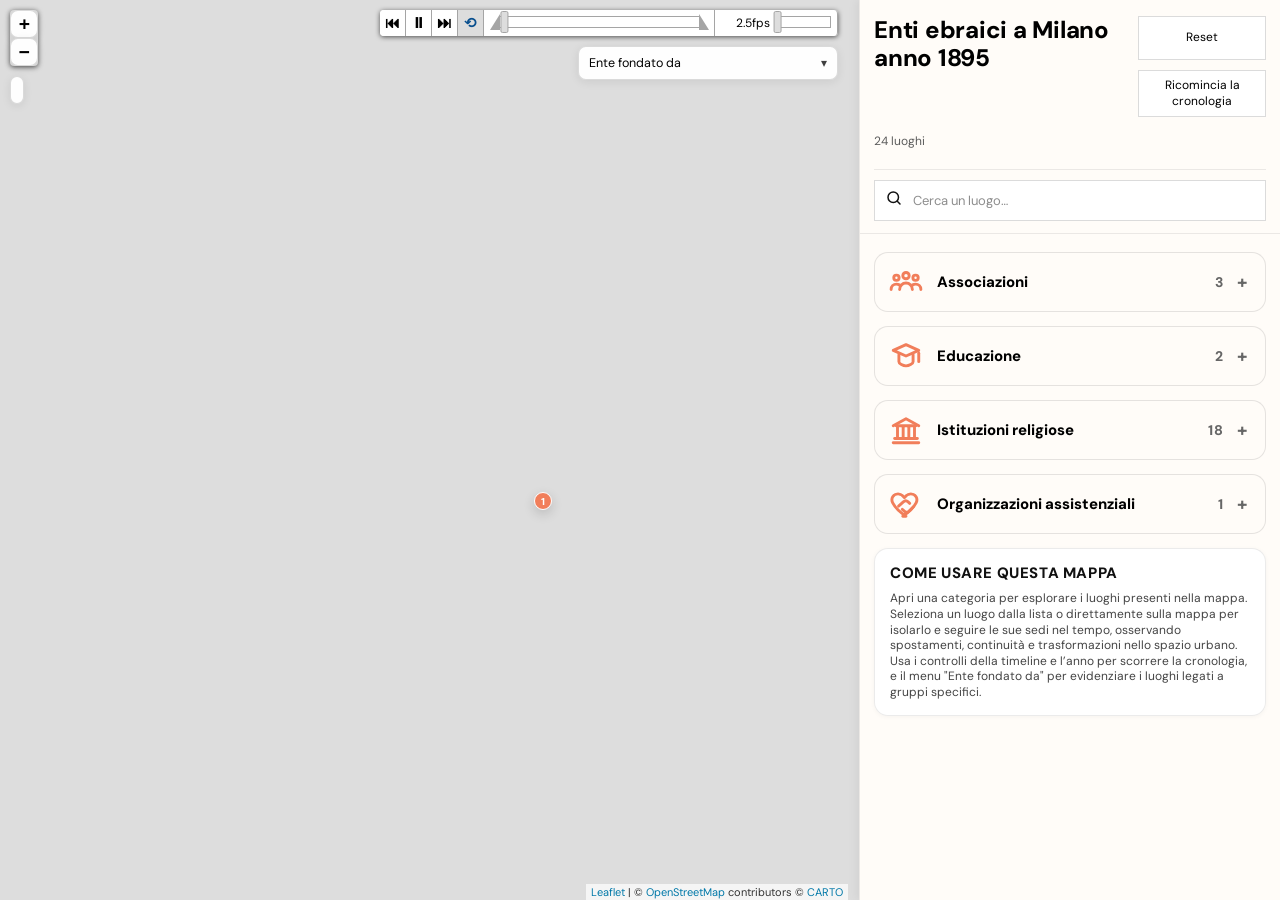
==== commit c7b447b6: "Improve welfare category icon legibility" ====
--- a/index_it.html
+++ b/index_it.html
@@ -1728,7 +1728,7 @@
   'associazione': '<svg viewBox="0 0 64 64" aria-hidden="true"><circle cx="32" cy="20" r="6"></circle><path d="M20 46c0-7 5.4-12 12-12s12 5 12 12"></path><circle cx="14" cy="24" r="5"></circle><path d="M4 46c0-6 4.5-10 10-10 2 0 3.8.5 5.4 1.4"></path><circle cx="50" cy="24" r="5"></circle><path d="M60 46c0-6-4.5-10-10-10-2 0-3.8.5-5.4 1.4"></path></svg>',
   'comunitario': '<svg viewBox="0 0 24 24" aria-hidden="true"><circle cx="9" cy="9" r="3"/><circle cx="16" cy="10" r="2.5"/><path d="M4.5 20c.6-3.2 3-5 6-5s5.4 1.8 6 5"/><path d="M13.5 20c.3-2.3 2-3.7 4-3.7 1.8 0 3.2.9 3.8 3.7"/></svg>',
   'educazione': '<svg viewBox="0 0 24 24" aria-hidden="true"><path d="M3 8l9-4 9 4-9 4-9-4z"/><path d="M7 11v5c0 1.5 3 3 5 3s5-1.5 5-3v-5"/><path d="M21 10v6"/></svg>',
-  'assistenza': '<svg viewBox="0 0 64 64" aria-hidden="true"><path d="M32 55s-19-12-25-25c-4-8 1-17 10-17 5 0 9 3 12 7 3-4 7-7 12-7 9 0 14 9 10 17-6 13-25 25-25 25z"/><path d="M16 34l8-7c3-3 7-3 10 0l5 5"/><path d="M25 42l5 4c2 2 5 2 7 0l11-10"/><path d="M38 39l5 4"/></svg>',
+  'assistenza': '<svg class="cat-svg--welfare" viewBox="0 0 64 64" aria-hidden="true"><path d="M32 55s-18-11.5-25-25c-4.2-8.4 1-17 10-17 5 0 9 3 12 7 3-4 7-7 12-7 9 0 14.2 8.6 10 17-7 13.5-25 25-25 25z"/><path d="M18 36l9-8c2.6-2.4 6.4-2.4 9 0l3 2.8"/><path d="M25 42l5 4.2c2.1 1.8 5.1 1.7 7-.2l9-9"/></svg>',
   'religioso': '<svg viewBox="0 0 24 24" aria-hidden="true"><path d="M3 9l9-5 9 5"/><path d="M5 9h14"/><path d="M6 10v8"/><path d="M10 10v8"/><path d="M14 10v8"/><path d="M18 10v8"/><path d="M4 18h16"/><path d="M3 21h18"/></svg>',
   'altro': '<svg viewBox="0 0 24 24" aria-hidden="true"><circle cx="12" cy="12" r="2.2"/></svg>',
   'all': '<svg viewBox="0 0 24 24" aria-hidden="true"><path d="M4 7h16"/><path d="M4 12h16"/><path d="M4 17h16"/></svg>'
--- a/css/milano.css
+++ b/css/milano.css
@@ -1739,6 +1739,15 @@
   max-width: calc(100vw - 24px);
 }
 
+.cat-svg--welfare {
+  stroke-width: 2.15 !important;
+}
+
+.icon-only-marker__icon .cat-svg--welfare {
+  width: 76% !important;
+  height: 76% !important;
+}
+
 @media (min-width: 821px) {
   .community-control .aff-label {
     white-space: nowrap !important;
